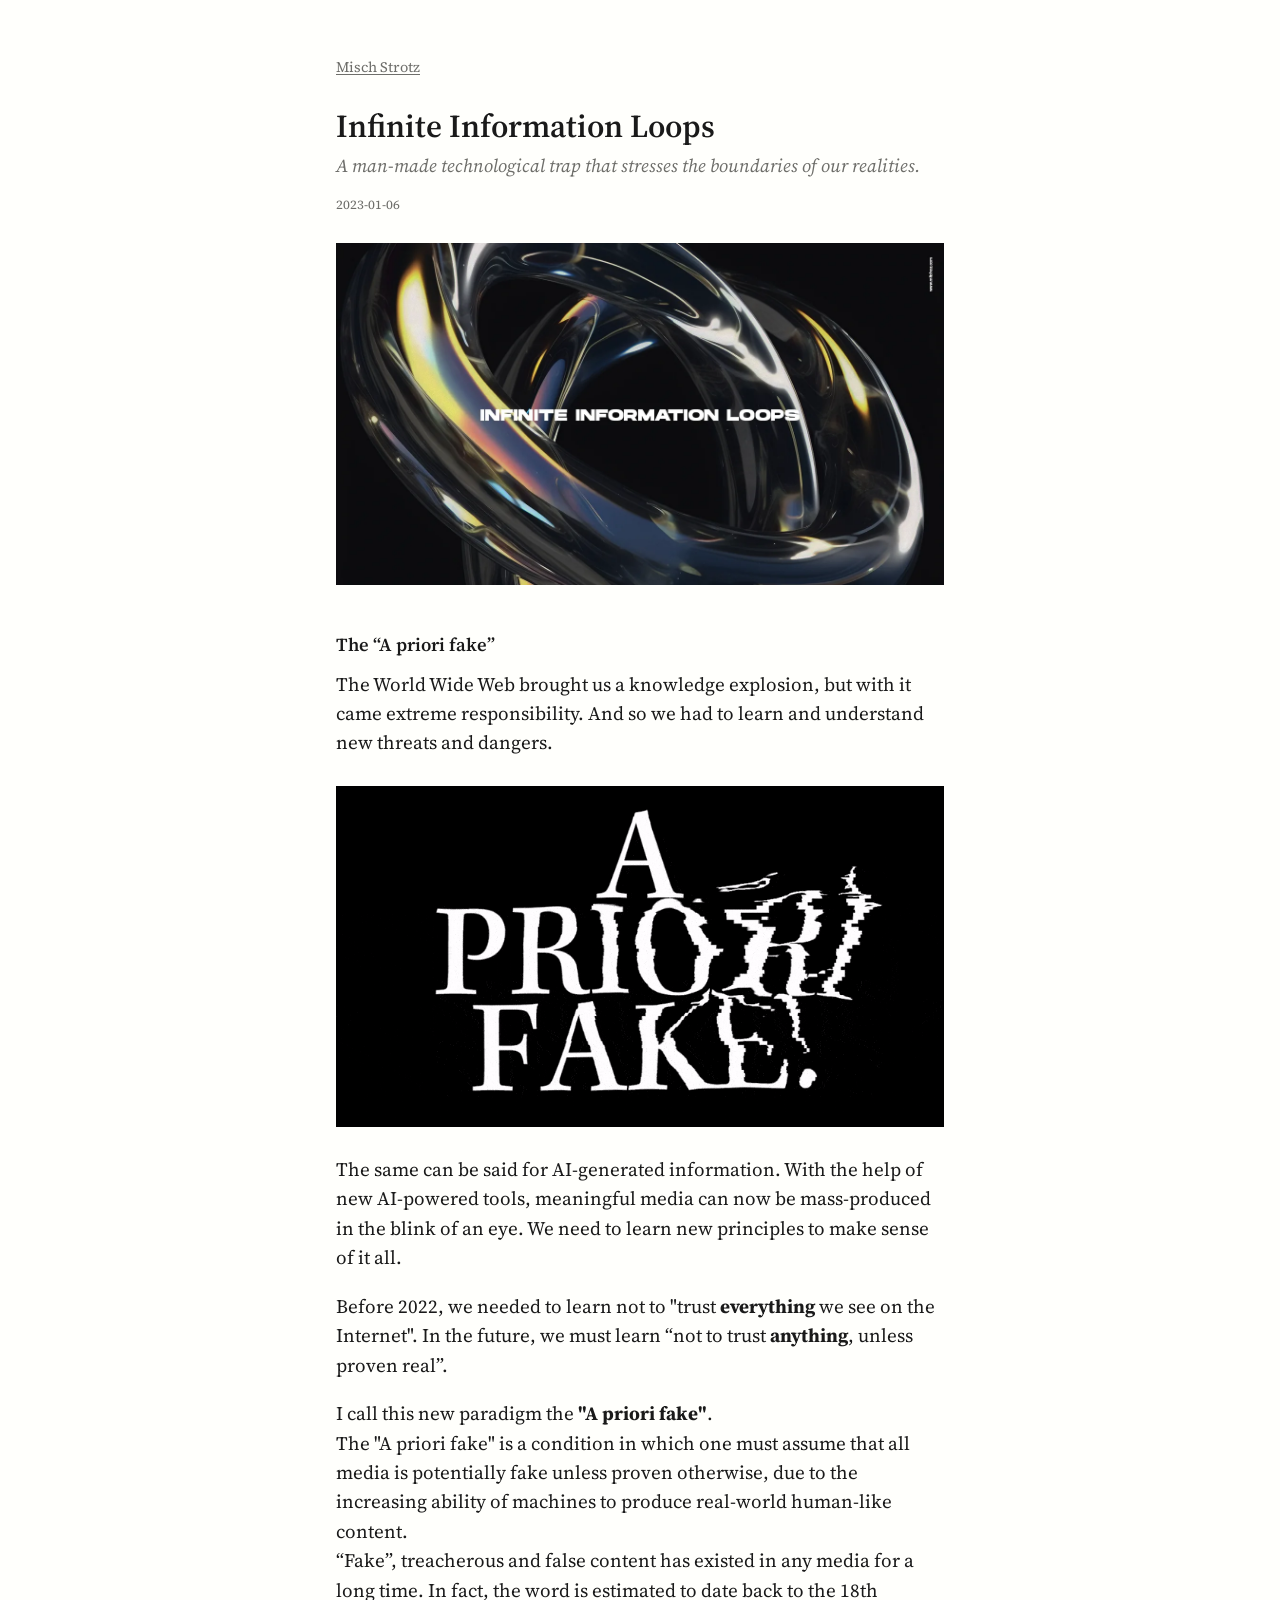
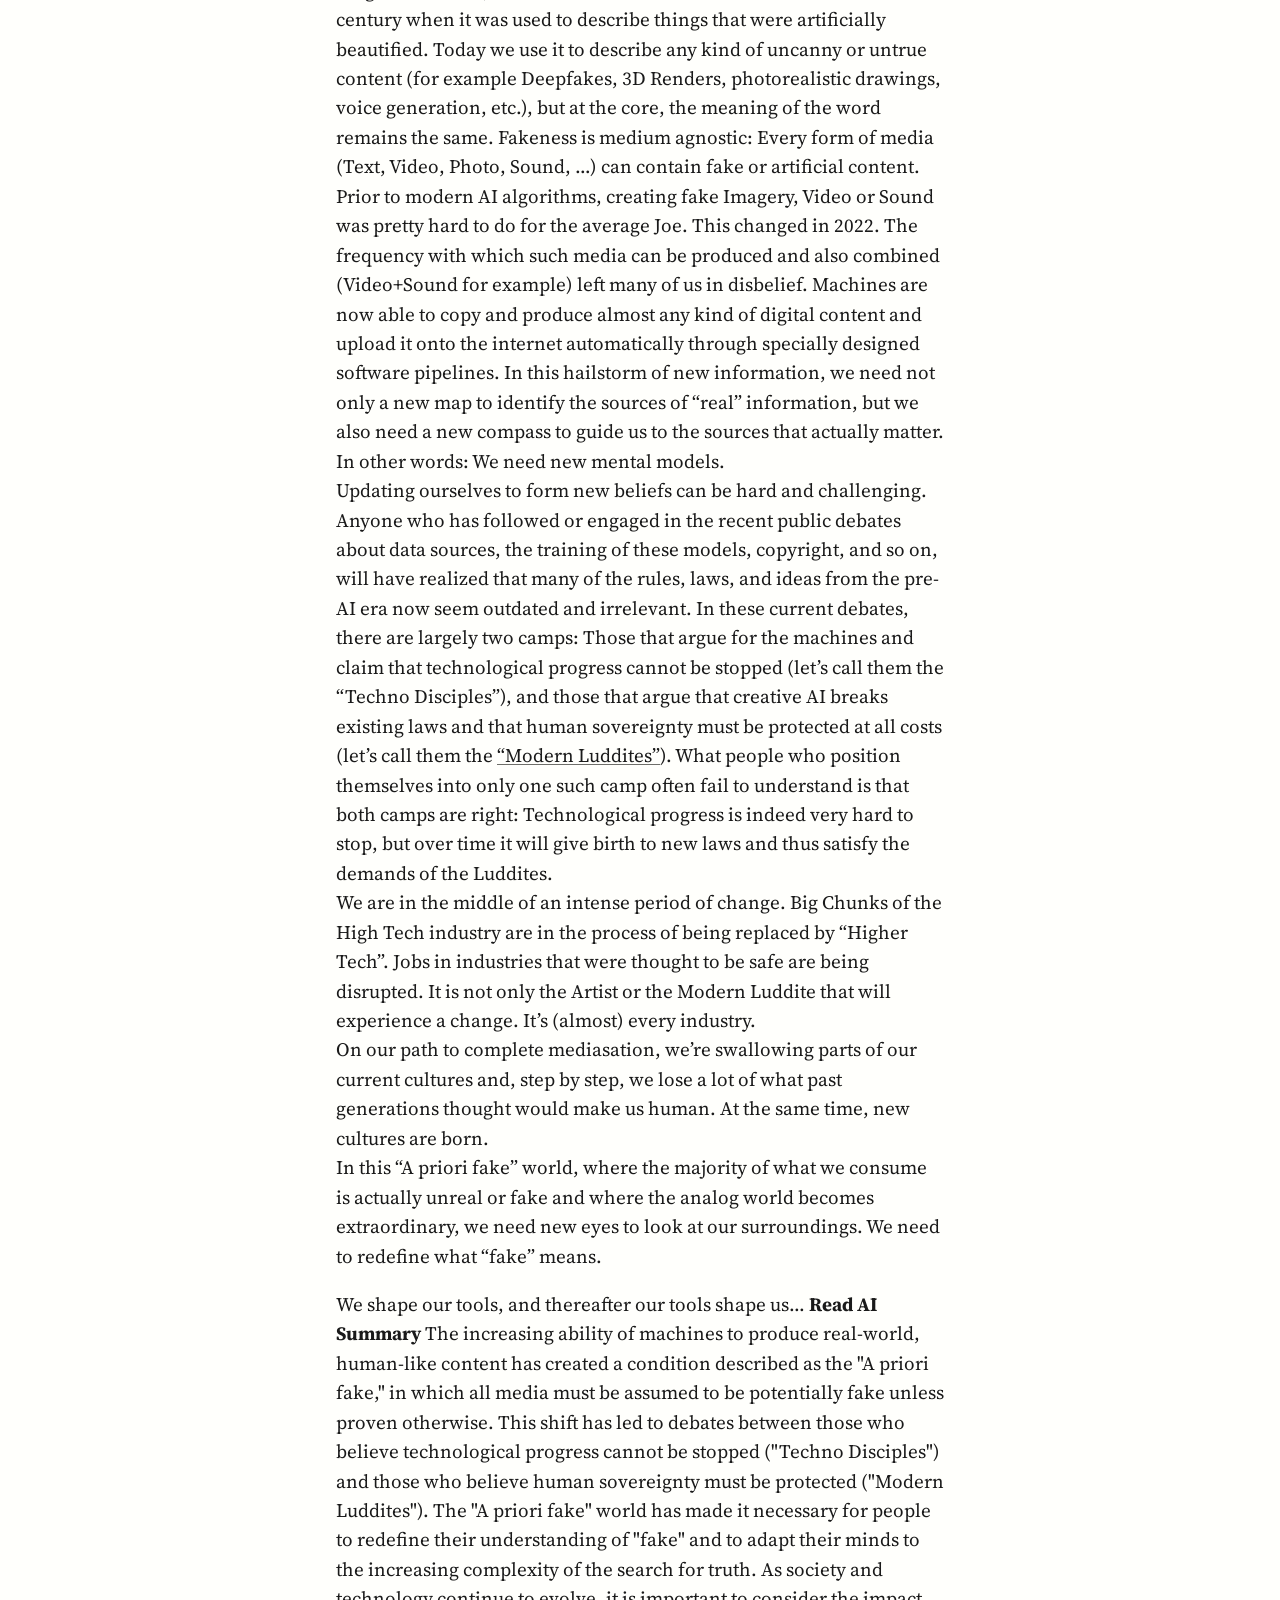
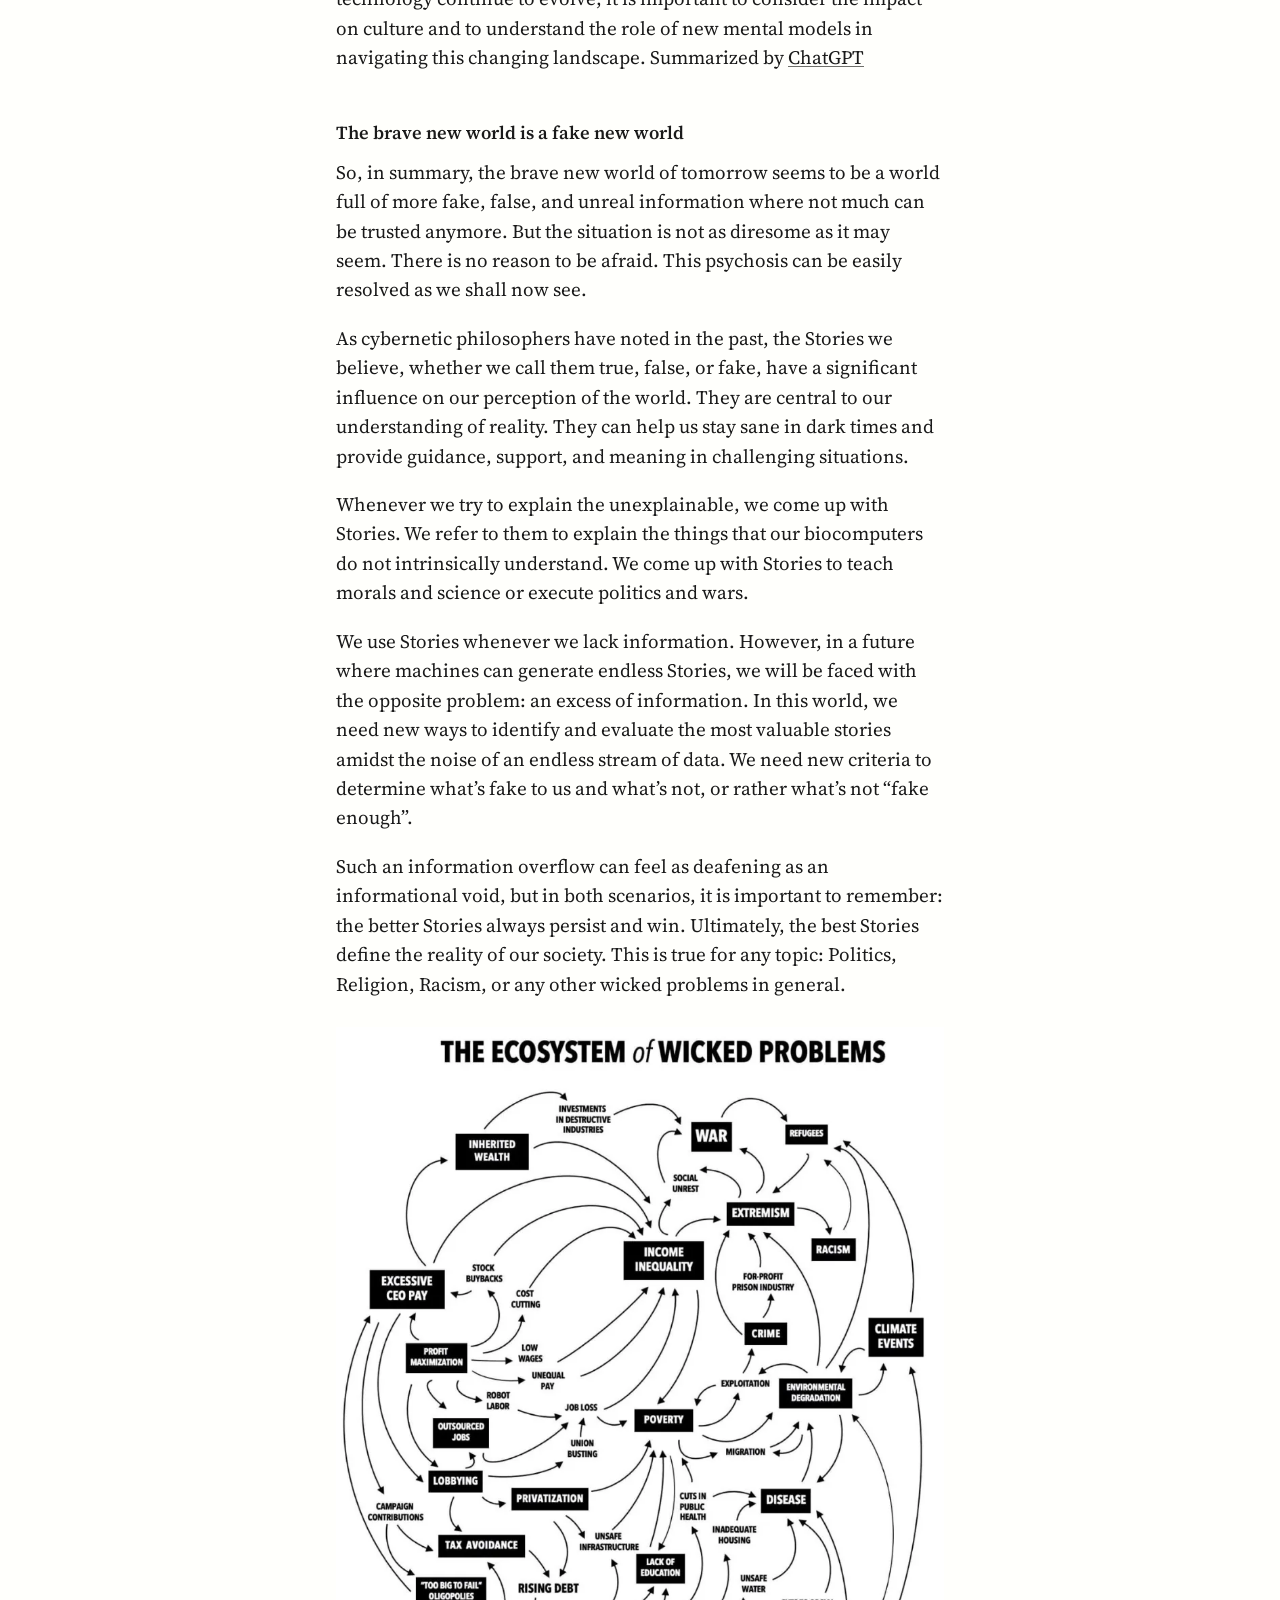
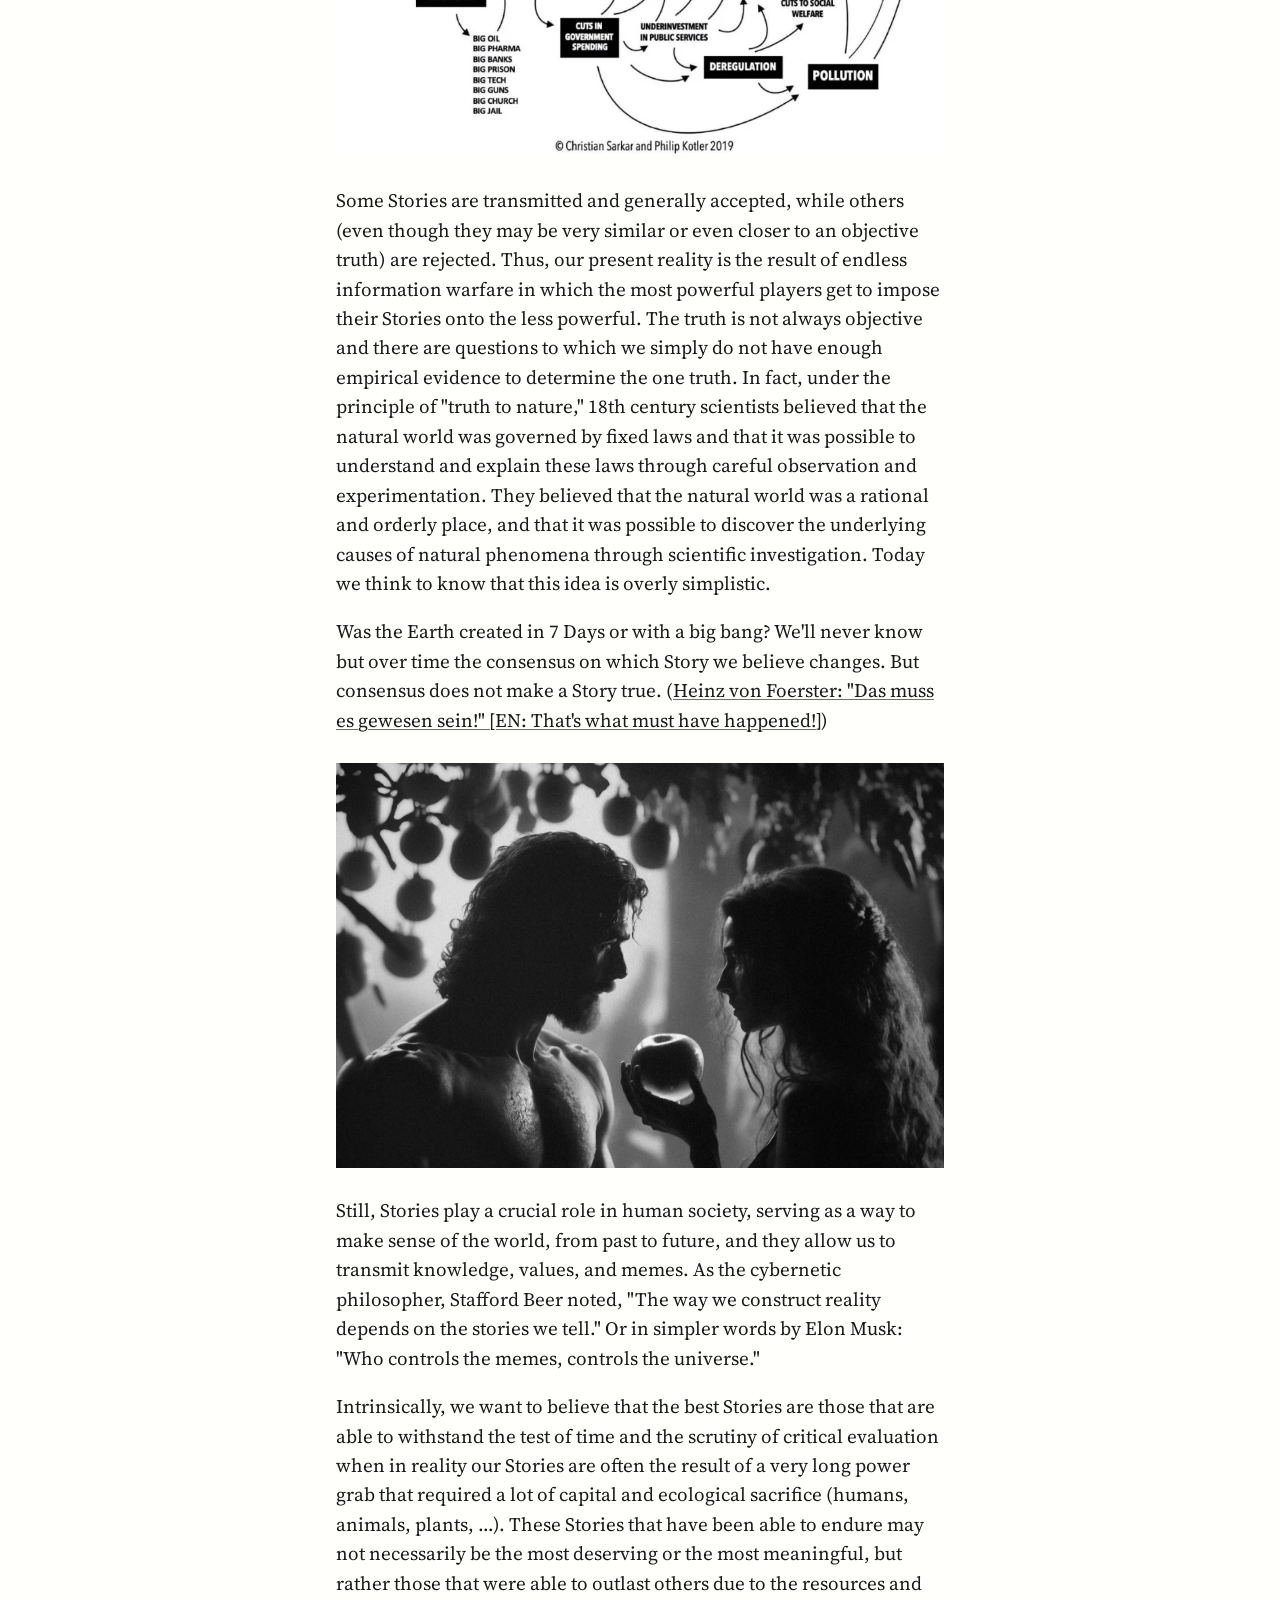
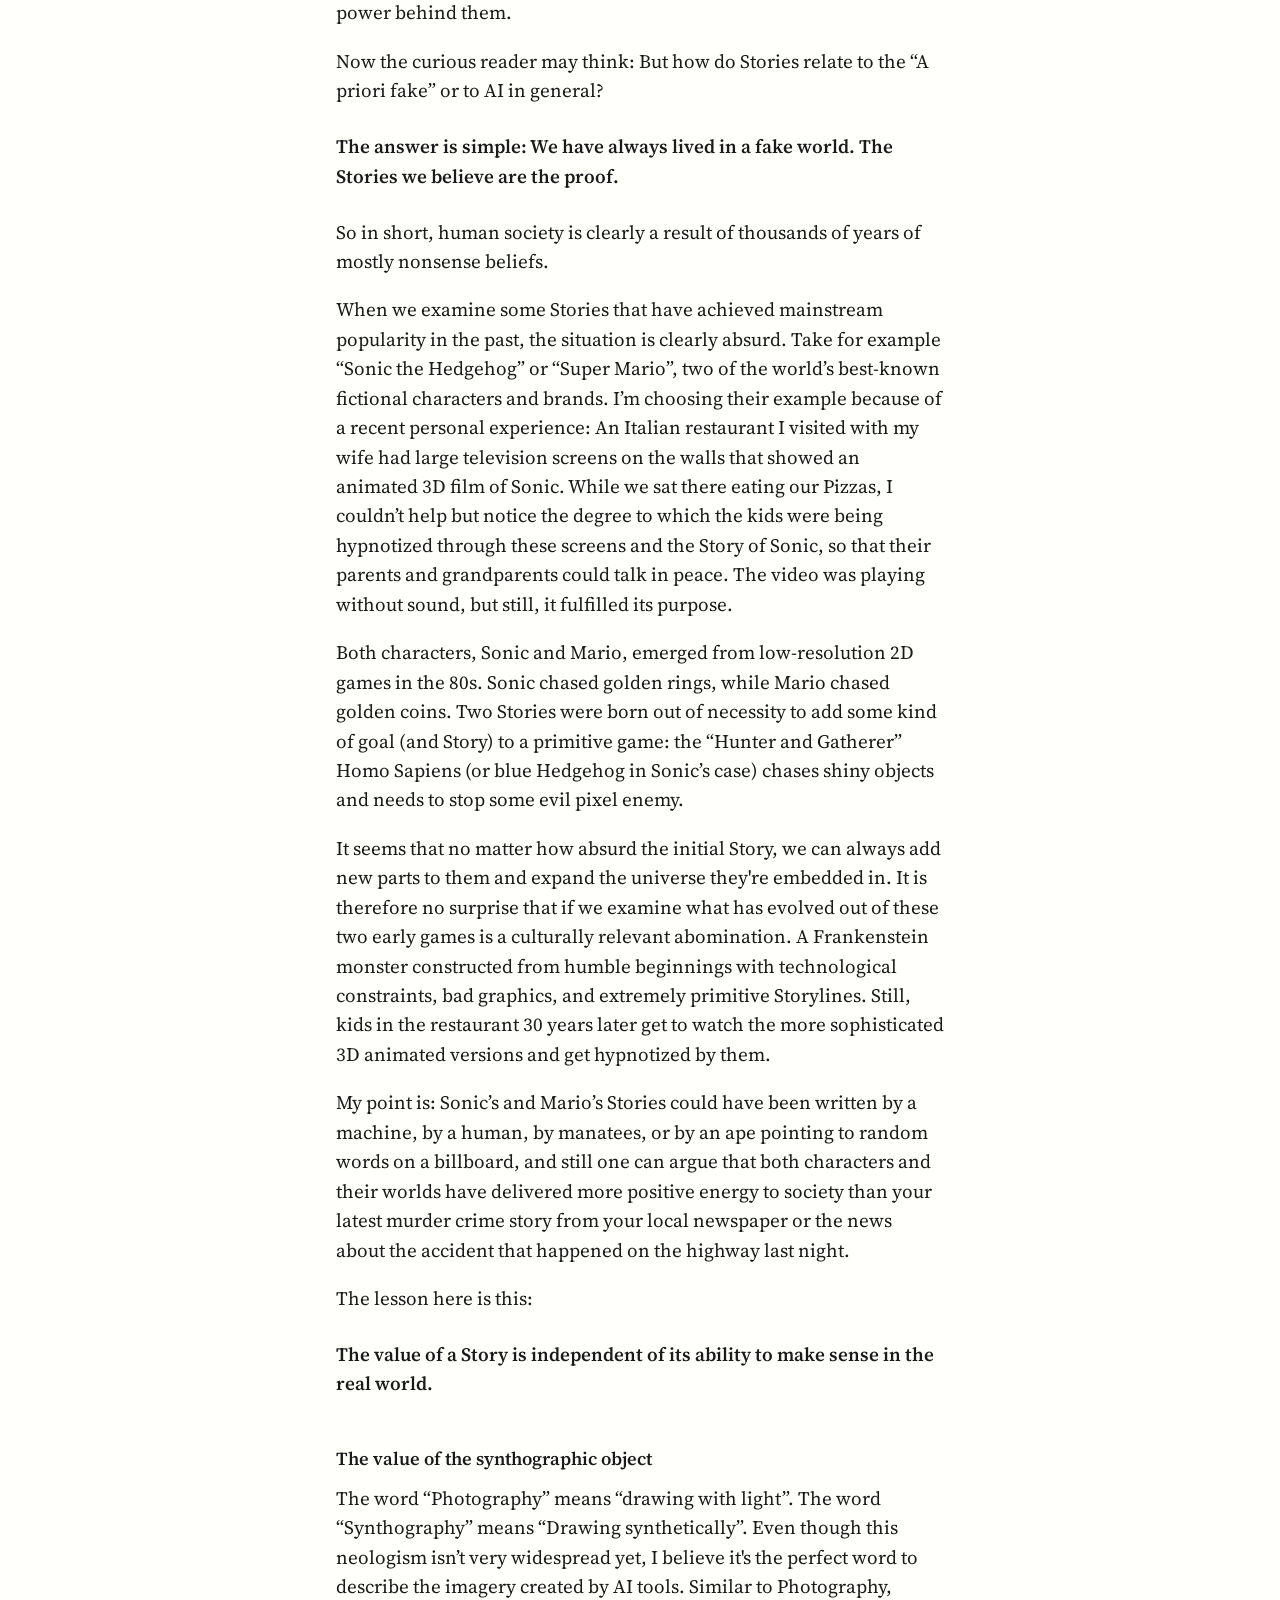
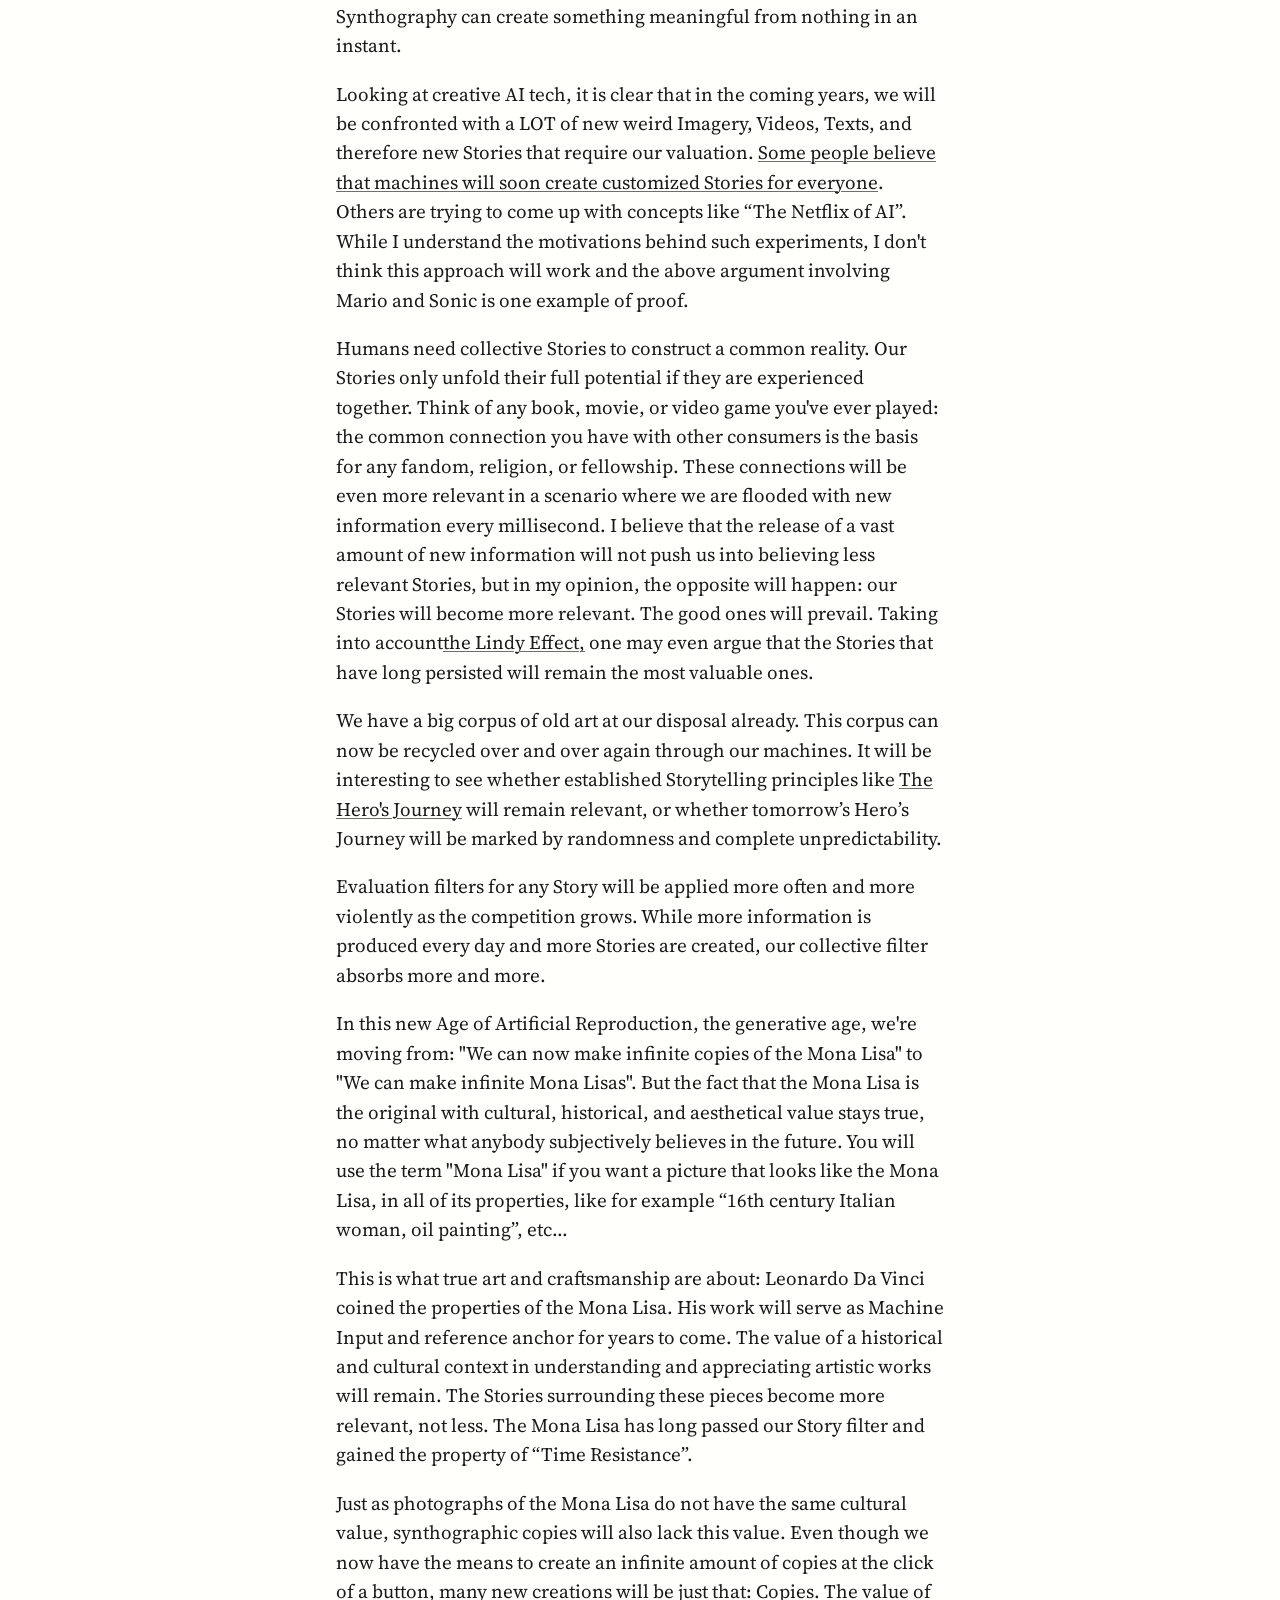
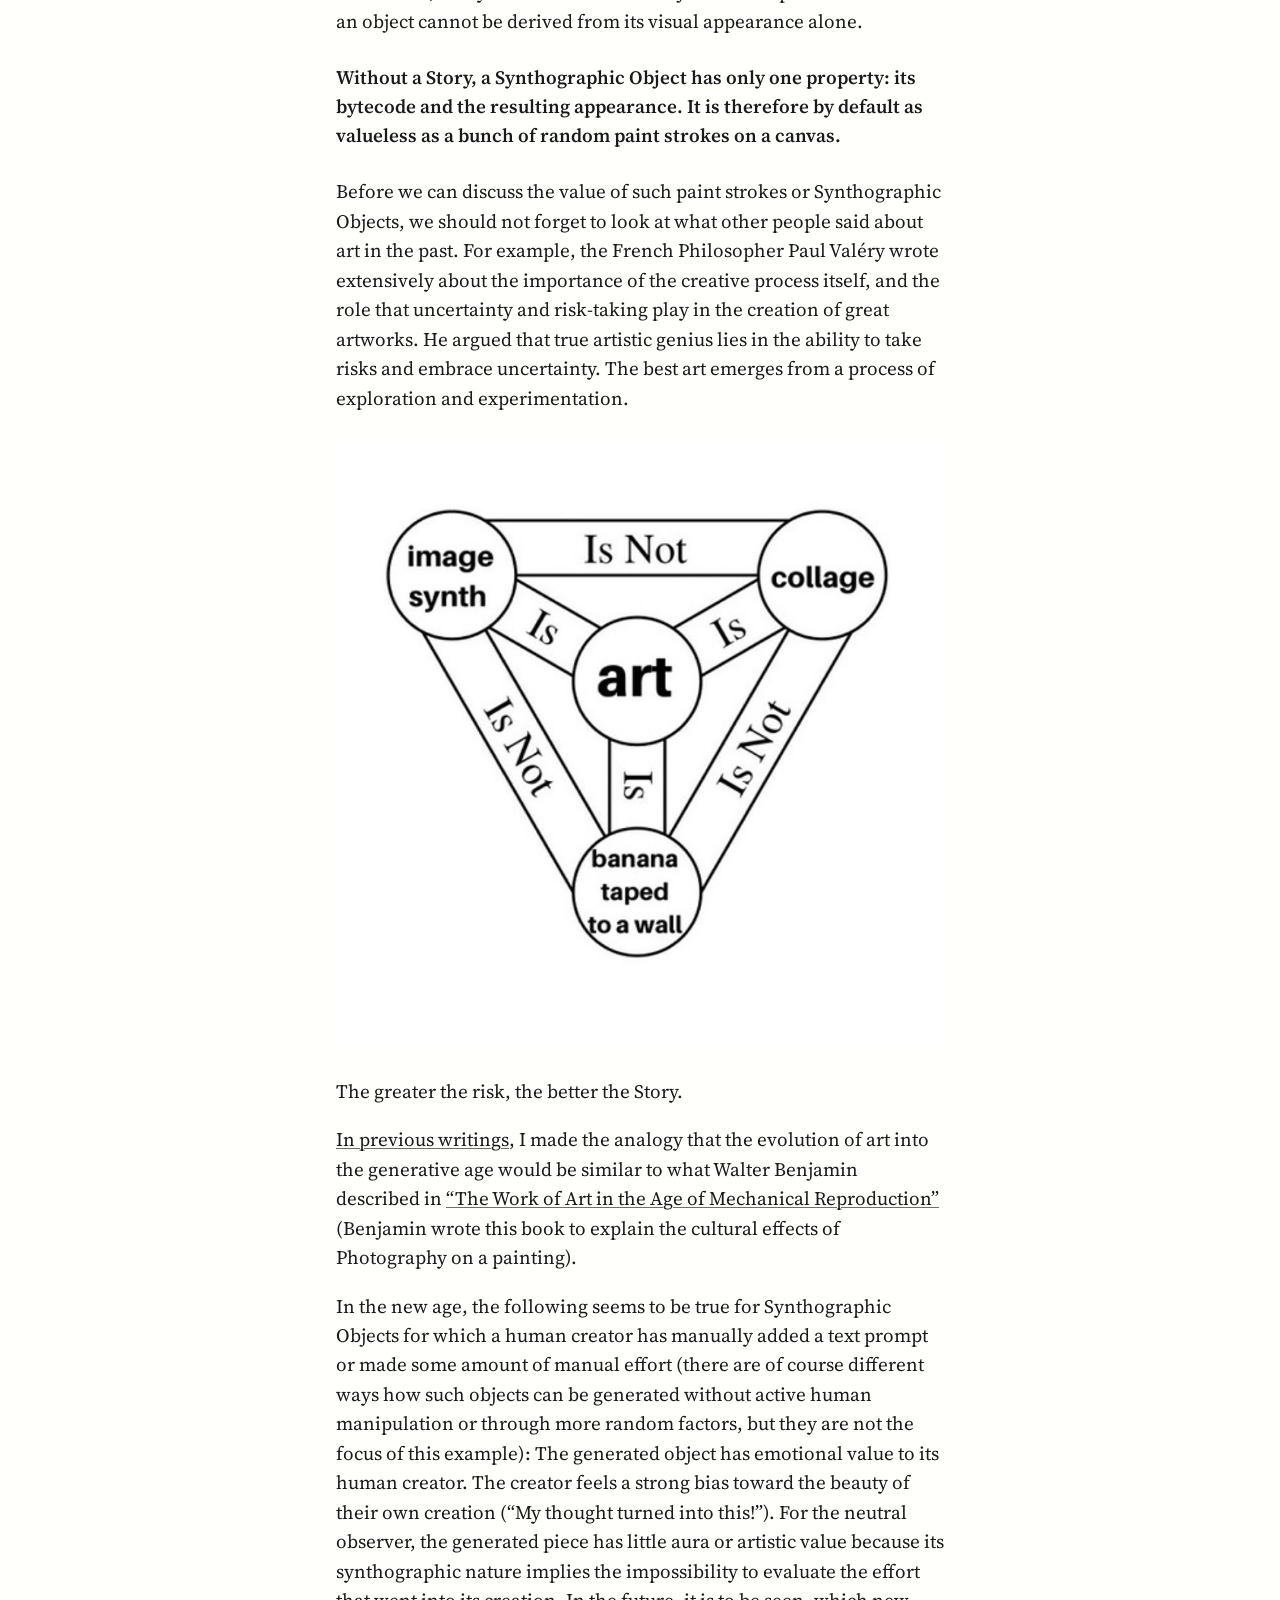
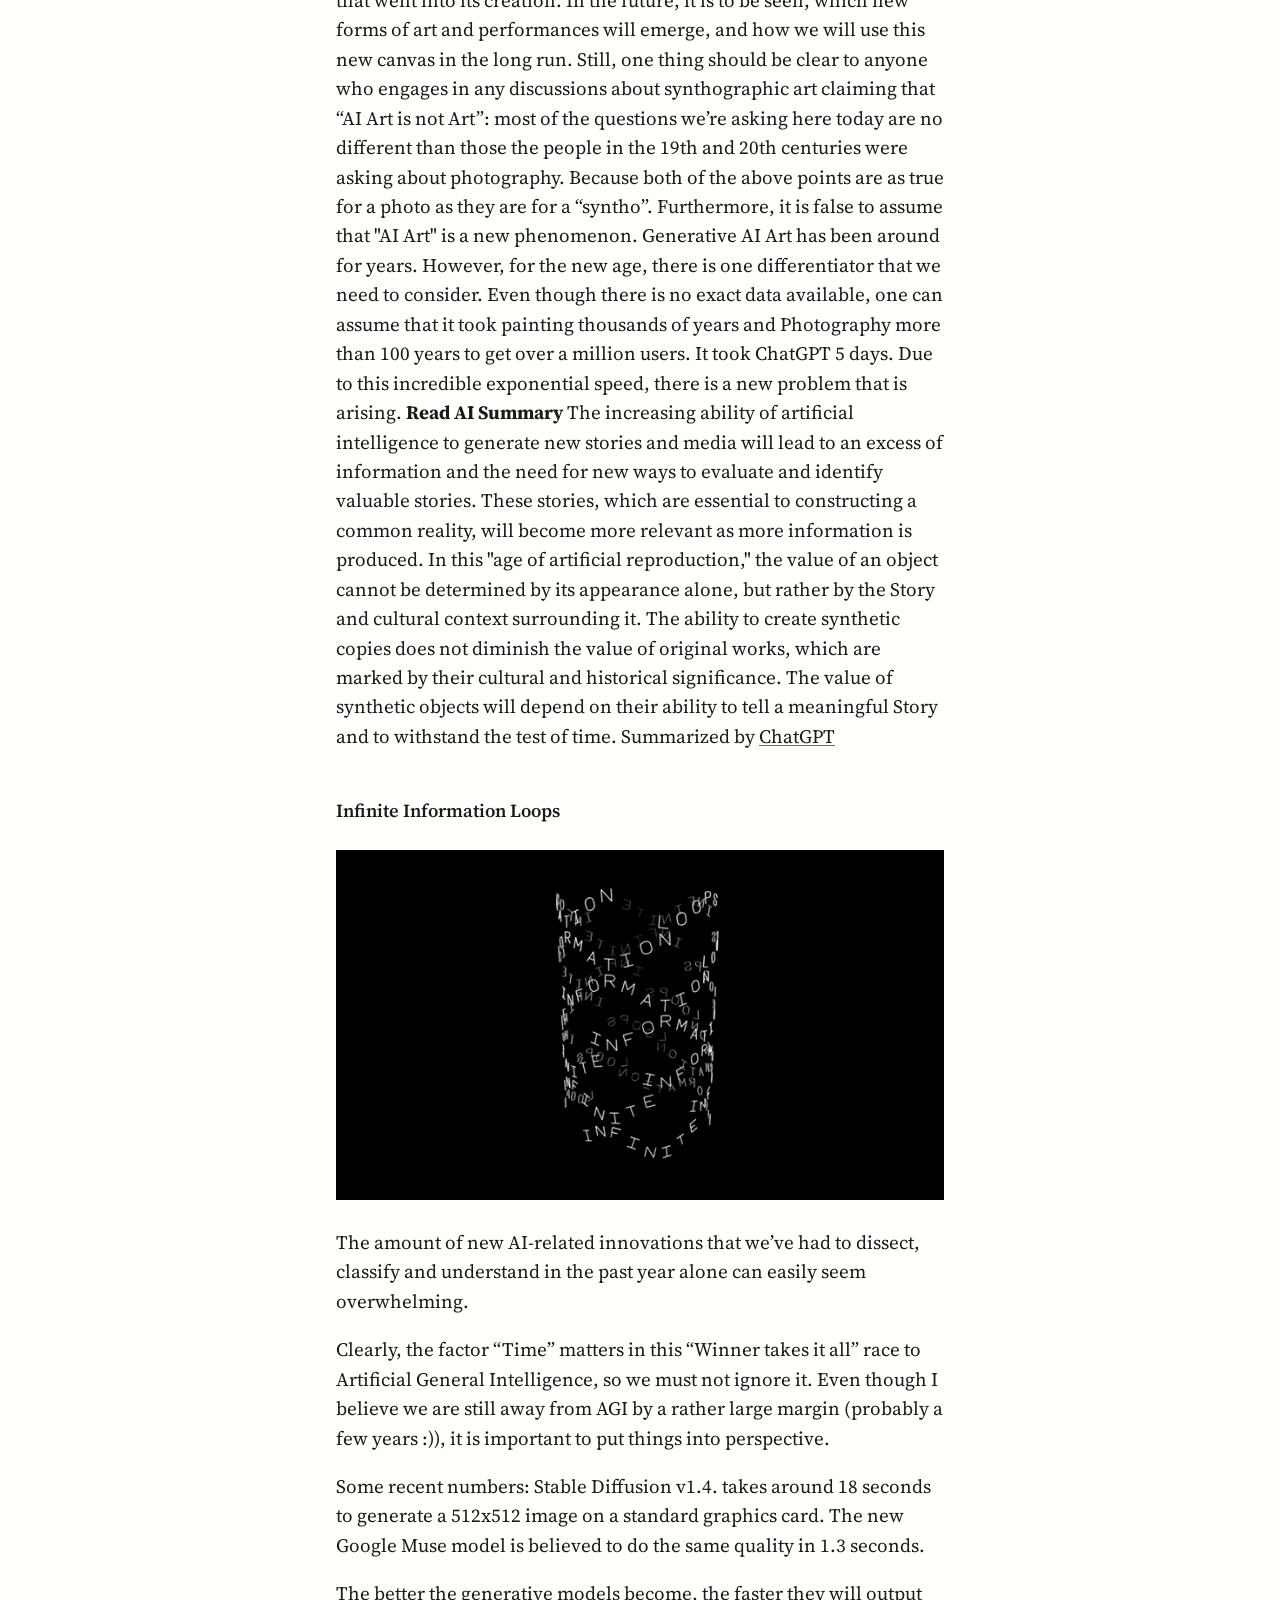
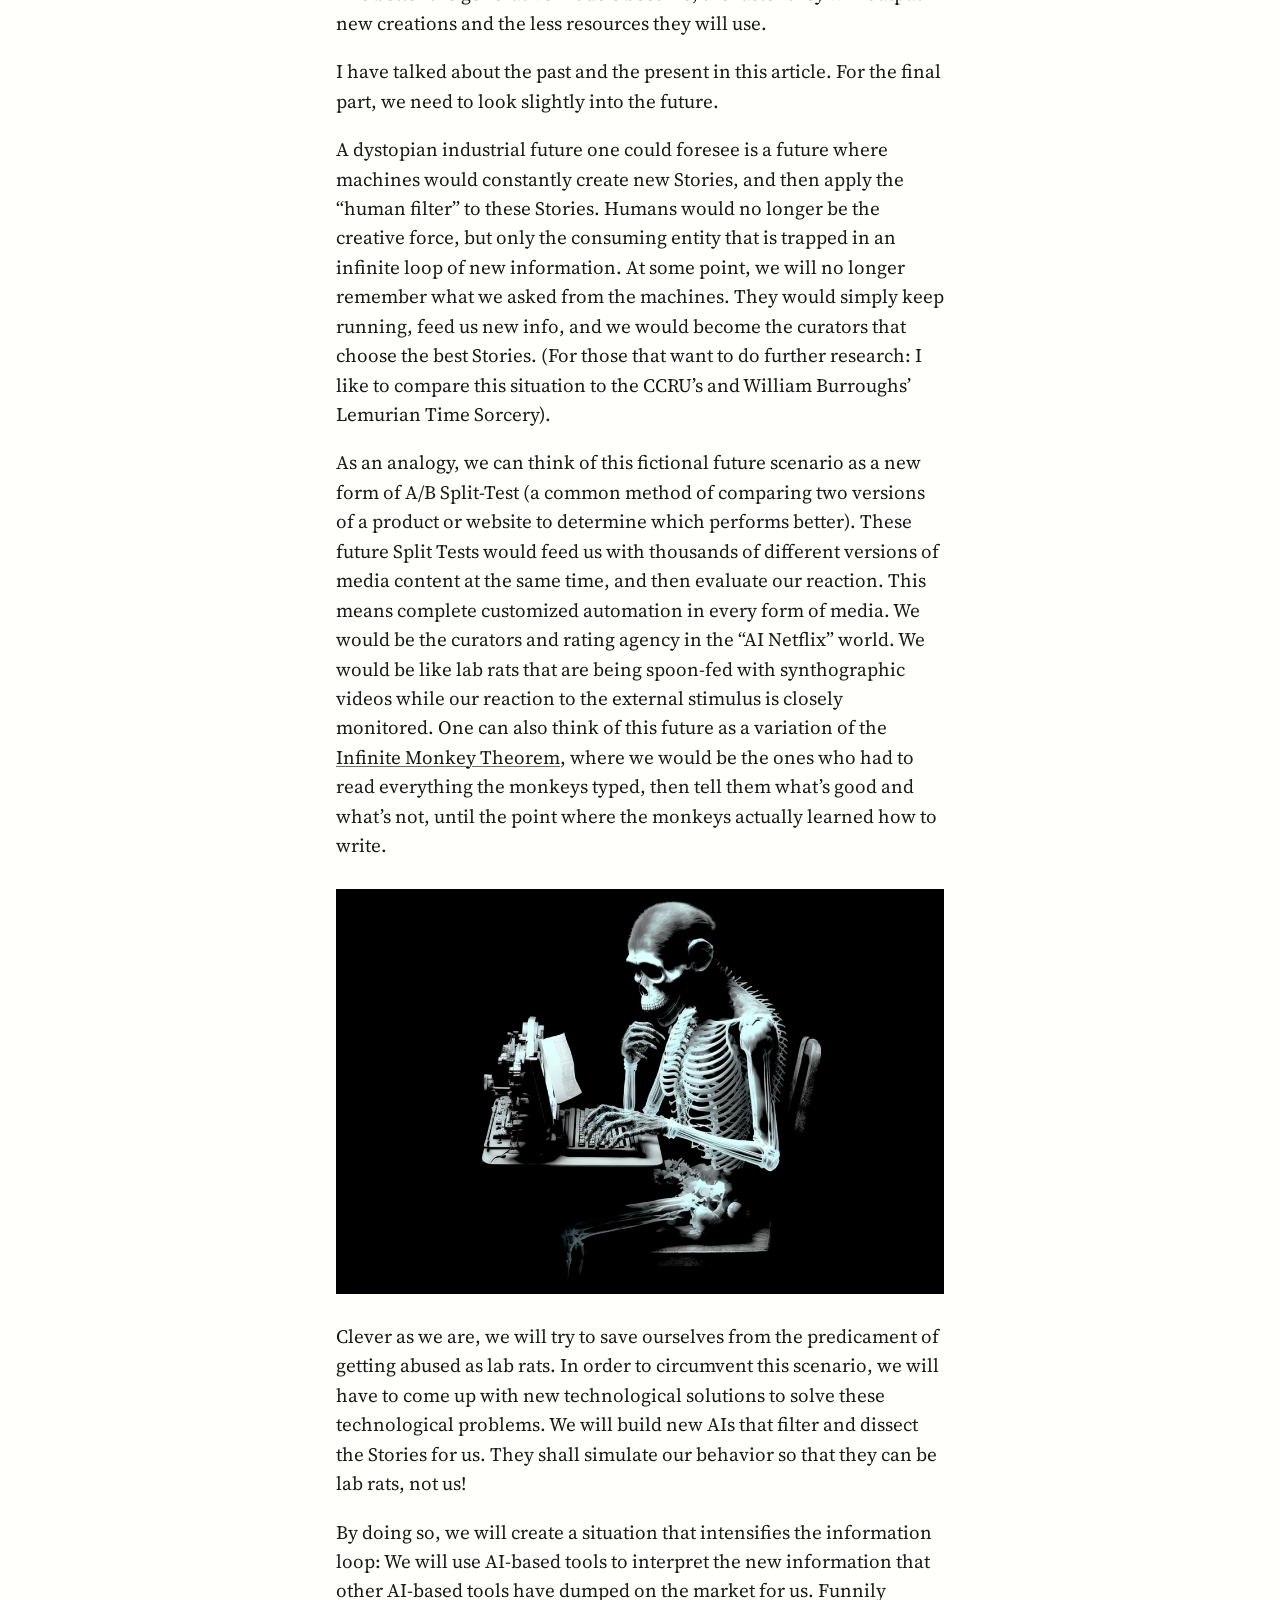
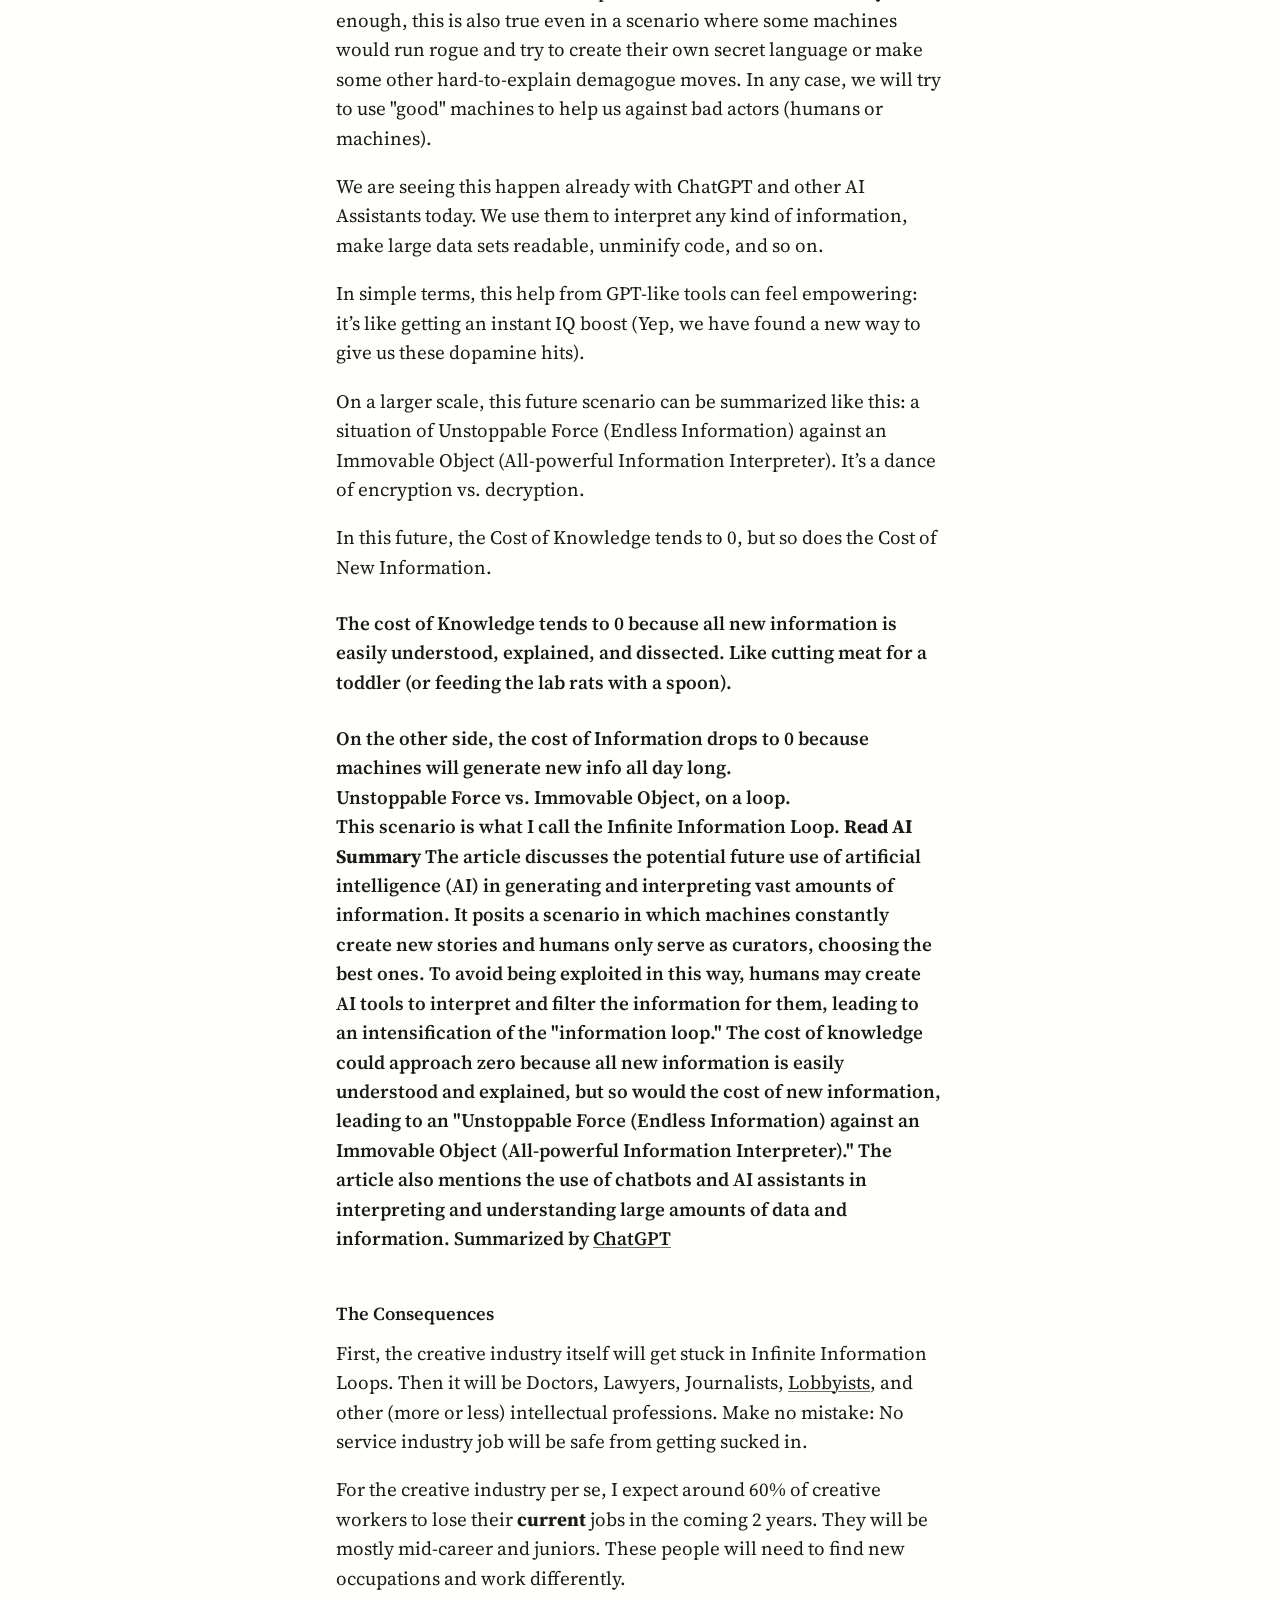
==== infiniteinformationloops/index.html @ 7744d4f9 "New mitchoz.com: plain, text-first static site Essays, talks and podcasts, press, tweet stories, ter" ====
<!doctype html>
<!--
       /     /\      /\      /\
      /     /  \    /  \    /  \
     /     /    \  /    \  /    \
    /     /      \/      \/      \
-->
<html lang="en">
<head>
  <meta charset="utf-8">
  <meta name="viewport" content="width=device-width, initial-scale=1">
  <title>Infinite Information Loops · Misch Strotz</title>
  <meta name="description" content="A man-made technological trap that stresses the boundaries of our realities.">
  <link rel="canonical" href="https://www.mitchoz.com/infiniteinformationloops/">
  <link rel="icon" href="../favicon.ico" sizes="any">
  <link rel="icon" type="image/png" sizes="32x32" href="../favicon-32.png">
  <link rel="apple-touch-icon" href="../apple-touch-icon.png">
  <meta name="theme-color" content="#000000">
  <meta property="og:type" content="article">
  <meta property="og:site_name" content="Misch Strotz">
  <meta property="og:title" content="Infinite Information Loops">
  <meta property="og:description" content="A man-made technological trap that stresses the boundaries of our realities.">
  <meta property="og:url" content="https://www.mitchoz.com/infiniteinformationloops/">
  <meta property="og:image" content="https://www.mitchoz.com/og-image.png">
  <meta property="og:image:width" content="1200">
  <meta property="og:image:height" content="630">
  <meta property="og:image:alt" content="The Misch Strotz logo on black">
  <meta property="article:published_time" content="2023-01-06">
  <meta property="article:author" content="Misch Strotz">
  <meta name="twitter:card" content="summary_large_image">
  <meta name="twitter:site" content="@mitch0z">
  <meta name="twitter:creator" content="@mitch0z">
  <link rel="preconnect" href="https://fonts.googleapis.com">
  <link rel="preconnect" href="https://fonts.gstatic.com" crossorigin>
  <link href="https://fonts.googleapis.com/css2?family=Source+Serif+4:ital,opsz,wght@0,8..60,400;0,8..60,600;1,8..60,400&display=swap" rel="stylesheet">
  <link rel="stylesheet" href="../styles.css">
  <script>
    // Hold the text back for a moment so app.js can scramble it in; skipped with reduced motion, never longer than 2 s.
    if (!matchMedia("(prefers-reduced-motion: reduce)").matches) {
      document.documentElement.classList.add("scramble-wait");
      setTimeout(() => document.documentElement.classList.remove("scramble-wait"), 2000);
    }
  </script>
  <base target="_blank">
  <script type="application/ld+json">{"@context": "https://schema.org", "@type": "Article", "headline": "Infinite Information Loops", "description": "A man-made technological trap that stresses the boundaries of our realities.", "datePublished": "2023-01-06", "image": "https://www.mitchoz.com/assets/img/textfiles/INFLOOPSCOVER_compr.webp", "url": "https://www.mitchoz.com/infiniteinformationloops", "author": {"@type": "Person", "name": "Misch Strotz", "url": "https://www.mitchoz.com"}}</script>
</head>
<body>
  <main class="essay">
    <nav class="crumb"><a target="_blank" rel="noopener" href="../">Misch Strotz</a></nav>
    <header>
      <h1>Infinite Information Loops</h1>
      <p class="dek">A man-made technological trap that stresses the boundaries of our realities.</p>
      <p class="meta"><time datetime="2023-01-06">2023-01-06</time></p>
    </header>
    <figure class="cover"><img src="../assets/img/textfiles/INFLOOPSCOVER_compr.webp" alt=""></figure>
    <article>
      <h2 id="the-a-priori-fake">The “A priori fake”</h2>
      <p>The World Wide Web brought us a knowledge explosion, but with it came extreme responsibility. And so we had to learn and understand new threats and dangers.</p>
      <figure><img src="../assets/img/textfiles/APRIORI.gif" alt="A PRIORI FAKE!" loading="lazy"></figure>
      <p>The same can be said for AI-generated information. With the help of new AI-powered tools, meaningful media can now be mass-produced in the blink of an eye. We need to learn new principles to make sense of it all.</p>
      <p>Before 2022, we needed to learn not to "trust <strong>everything</strong> we see on the Internet". In the future, we must learn “not to trust <strong>anything</strong>, unless proven real”.</p>
      <p id="a-priori-fake">I call this new paradigm the <strong>"A priori fake"</strong>.<br>  The "A priori fake" is a condition in which one must assume that all media is potentially fake unless proven otherwise, due to the increasing ability of machines to produce real-world human-like content.<br> “Fake”, treacherous and false content has existed in any media for a long time. In fact, the word is estimated to date back to the 18th century when it was used to describe things that were artificially beautified. Today we use it to describe any kind of uncanny or untrue content (for example Deepfakes, 3D Renders, photorealistic drawings, voice generation, etc.), but at the core, the meaning of the word remains the same. Fakeness is medium agnostic: Every form of media (Text, Video, Photo, Sound, …) can contain fake or artificial content.<br> Prior to modern AI algorithms, creating fake Imagery, Video or Sound was pretty hard to do for the average Joe. This changed in 2022. The frequency with which such media can be produced and also combined (Video+Sound for example) left many of us in disbelief. Machines are now able to copy and produce almost any kind of digital content and upload it onto the internet automatically through specially designed software pipelines. In this hailstorm of new information, we need not only a new map to identify the sources of “real” information, but we also need a new compass to guide us to the sources that actually matter. In other words: We need new mental models.<br> Updating ourselves to form new beliefs can be hard and challenging. Anyone who has followed or engaged in the recent public debates about data sources, the training of these models, copyright, and so on, will have realized that many of the rules, laws, and ideas from the pre-AI era now seem outdated and irrelevant. In these current debates, there are largely two camps: Those that argue for the machines and claim that technological progress cannot be stopped (let’s call them the “Techno Disciples”), and those that argue that creative AI breaks existing laws and that human sovereignty must be protected at all costs (let’s call them the <a target="_blank" rel="noopener" href="https://en.wikipedia.org/wiki/Luddite">“Modern Luddites”</a>). What people who position themselves into only one such camp often fail to understand is that both camps are right: Technological progress is indeed very hard to stop, but over time it will give birth to new laws and thus satisfy the demands of the Luddites.<br> We are in the middle of an intense period of change. Big Chunks of the High Tech industry are in the process of being replaced by “Higher Tech”. Jobs in industries that were thought to be safe are being disrupted. It is not only the Artist or the Modern Luddite that will experience a change. It’s (almost) every industry.<br> On our path to complete mediasation, we’re swallowing parts of our current cultures and, step by step, we lose a lot of what past generations thought would make us human. At the same time, new cultures are born.<br> In this “A priori fake” world, where the majority of what we consume is actually unreal or fake and where the analog world becomes extraordinary, we need new eyes to look at our surroundings. We need to redefine what “fake” means.</p>
      <p>We shape our tools, and thereafter our tools shape us... <strong>Read AI Summary</strong>  The increasing ability of machines to produce real-world, human-like content has created a condition described as the "A priori fake," in which all media must be assumed to be potentially fake unless proven otherwise. This shift has led to debates between those who believe technological progress cannot be stopped ("Techno Disciples") and those who believe human sovereignty must be protected ("Modern Luddites"). The "A priori fake" world has made it necessary for people to redefine their understanding of "fake" and to adapt their minds to the increasing complexity of the search for truth. As society and technology continue to evolve, it is important to consider the impact on culture and to understand the role of new mental models in navigating this changing landscape. Summarized by <a target="_blank" rel="noopener" href="https://chat.openai.com/chat">ChatGPT</a></p>
      <h2 id="the-brave-new-world-is-a-fake-new-world">The brave new world is a fake new world</h2>
      <p>So, in summary, the brave new world of tomorrow seems to be a world full of more fake, false, and unreal information where not much can be trusted anymore. But the situation is not as diresome as it may seem. There is no reason to be afraid. This psychosis can be easily resolved as we shall now see.</p>
      <p>As cybernetic philosophers have noted in the past, the Stories we believe, whether we call them true, false, or fake, have a significant influence on our perception of the world. They are central to our understanding of reality. They can help us stay sane in dark times and provide guidance, support, and meaning in challenging situations.</p>
      <p>Whenever we try to explain the unexplainable, we come up with Stories. We refer to them to explain the things that our biocomputers do not intrinsically understand. We come up with Stories to teach morals and science or execute politics and wars.</p>
      <p>We use Stories whenever we lack information. However, in a future where machines can generate endless Stories, we will be faced with the opposite problem: an excess of information. In this world, we need new ways to identify and evaluate the most valuable stories amidst the noise of an endless stream of data. We need new criteria to determine what’s fake to us and what’s not, or rather what’s not “fake enough”.</p>
      <p>Such an information overflow can feel as deafening as an informational void, but in both scenarios, it is important to remember: the better Stories always persist and win. Ultimately, the best Stories define the reality of our society. This is true for any topic: Politics, Religion, Racism, or any other wicked problems in general.</p>
      <figure><img src="../assets/img/textfiles/wickedproblems.webp" alt="Map of wicked Problems" loading="lazy"></figure>
      <p>Some Stories are transmitted and generally accepted, while others (even though they may be very similar or even closer to an objective truth) are rejected. Thus, our present reality is the result of endless information warfare in which the most powerful players get to impose their Stories onto the less powerful. The truth is not always objective and there are questions to which we simply do not have enough empirical evidence to determine the one truth. In fact, under the principle of "truth to nature," 18th century scientists believed that the natural world was governed by fixed laws and that it was possible to understand and explain these laws through careful observation and experimentation. They believed that the natural world was a rational and orderly place, and that it was possible to discover the underlying causes of natural phenomena through scientific investigation. Today we think to know that this idea is overly simplistic.</p>
      <p>Was the Earth created in 7 Days or with a big bang? We'll never know but over time the consensus on which Story we believe changes. But consensus does not make a Story true. (<a target="_blank" rel="noopener" href="https://www.youtube.com/watch?v=ev7e9sfWIJo">Heinz von Foerster: "Das muss es gewesen sein!" [EN: That's what must have happened!]</a>)</p>
      <figure><img src="../assets/img/textfiles/ADAMEVE_compr.jpg" alt="Photo of Adam and Eve" loading="lazy"></figure>
      <p>Still, Stories play a crucial role in human society, serving as a way to make sense of the world, from past to future, and they allow us to transmit knowledge, values, and memes. As the cybernetic philosopher, Stafford Beer noted, "The way we construct reality depends on the stories we tell." Or in simpler words by Elon Musk: "Who controls the memes, controls the universe."</p>
      <p>Intrinsically, we want to believe that the best Stories are those that are able to withstand the test of time and the scrutiny of critical evaluation when in reality our Stories are often the result of a very long power grab that required a lot of capital and ecological sacrifice (humans, animals, plants, …). These Stories that have been able to endure may not necessarily be the most deserving or the most meaningful, but rather those that were able to outlast others due to the resources and power behind them.</p>
      <p>Now the curious reader may think: But how do Stories relate to the “A priori fake” or to AI in general?</p>
      <p class="key">The answer is simple: We have always lived in a fake world. The Stories we believe are the proof.</p>
      <p>So in short, human society is clearly a result of thousands of years of mostly nonsense beliefs.</p>
      <p>When we examine some Stories that have achieved mainstream popularity in the past, the situation is clearly absurd. Take for example “Sonic the Hedgehog” or “Super Mario”, two of the world’s best-known fictional characters and brands. I’m choosing their example because of a recent personal experience: An Italian restaurant I visited with my wife had large television screens on the walls that showed an animated 3D film of Sonic. While we sat there eating our Pizzas, I couldn’t help but notice the degree to which the kids were being hypnotized through these screens and the Story of Sonic, so that their parents and grandparents could talk in peace. The video was playing without sound, but still, it fulfilled its purpose.</p>
      <p>Both characters, Sonic and Mario, emerged from low-resolution 2D games in the 80s. Sonic chased golden rings, while Mario chased golden coins. Two Stories were born out of necessity to add some kind of goal (and Story) to a primitive game: the “Hunter and Gatherer” Homo Sapiens (or blue Hedgehog in Sonic’s case) chases shiny objects and needs to stop some evil pixel enemy.</p>
      <p>It seems that no matter how absurd the initial Story, we can always add new parts to them and expand the universe they're embedded in. It is therefore no surprise that if we examine what has evolved out of these two early games is a culturally relevant abomination. A Frankenstein monster constructed from humble beginnings with technological constraints, bad graphics, and extremely primitive Storylines. Still, kids in the restaurant 30 years later get to watch the more sophisticated 3D animated versions and get hypnotized by them.</p>
      <p>My point is: Sonic’s and Mario’s Stories could have been written by a machine, by a human, by manatees, or by an ape pointing to random words on a billboard, and still one can argue that both characters and their worlds have delivered more positive energy to society than your latest murder crime story from your local newspaper or the news about the accident that happened on the highway last night.</p>
      <p>The lesson here is this:</p>
      <p class="key">The value of a Story is independent of its ability to make sense in the real world.</p>
      <h2 id="the-value-of-the-synthographic-object">The value of the synthographic object</h2>
      <p>The word “Photography” means “drawing with light”. The word “Synthography” means “Drawing synthetically”. Even though this neologism isn’t very widespread yet, I believe it's the perfect word to describe the imagery created by AI tools. Similar to Photography, Synthography can create something meaningful from nothing in an instant.</p>
      <p>Looking at creative AI tech, it is clear that in the coming years, we will be confronted with a LOT of new weird Imagery, Videos, Texts, and therefore new Stories that require our valuation. <a target="_blank" rel="noopener" href="https://twitter.com/yacineMTB/status/1609031976391958528">Some people believe that machines will soon create customized Stories for everyone</a>. Others are trying to come up with concepts like “The Netflix of AI”. While I understand the motivations behind such experiments, I don't think this approach will work and the above argument involving Mario and Sonic is one example of proof.</p>
      <p>Humans need collective Stories to construct a common reality. Our Stories only unfold their full potential if they are experienced together. Think of any book, movie, or video game you've ever played: the common connection you have with other consumers is the basis for any fandom, religion, or fellowship. These connections will be even more relevant in a scenario where we are flooded with new information every millisecond. I believe that the release of a vast amount of new information will not push us into believing less relevant Stories, but in my opinion, the opposite will happen: our Stories will become more relevant. The good ones will prevail. Taking into account<a target="_blank" rel="noopener" href="https://en.wikipedia.org/wiki/Lindy_effect">the Lindy Effect,</a> one may even argue that the Stories that have long persisted will remain the most valuable ones.</p>
      <p>We have a big corpus of old art at our disposal already. This corpus can now be recycled over and over again through our machines. It will be interesting to see whether established Storytelling principles like <a target="_blank" rel="noopener" href="https://en.wikipedia.org/wiki/Hero%27s_journey">The Hero's Journey</a> will remain relevant, or whether tomorrow’s Hero’s Journey will be marked by randomness and complete unpredictability.</p>
      <p>Evaluation filters for any Story will be applied more often and more violently as the competition grows. While more information is produced every day and more Stories are created, our collective filter absorbs more and more.</p>
      <p>In this new Age of Artificial Reproduction, the generative age, we're moving from: "We can now make infinite copies of the Mona Lisa" to "We can make infinite Mona Lisas". But the fact that the Mona Lisa is the original with cultural, historical, and aesthetical value stays true, no matter what anybody subjectively believes in the future. You will use the term "Mona Lisa" if you want a picture that looks like the Mona Lisa, in all of its properties, like for example “16th century Italian woman, oil painting”, etc...</p>
      <p>This is what true art and craftsmanship are about: Leonardo Da Vinci coined the properties of the Mona Lisa. His work will serve as Machine Input and reference anchor for years to come. The value of a historical and cultural context in understanding and appreciating artistic works will remain. The Stories surrounding these pieces become more relevant, not less. The Mona Lisa has long passed our Story filter and gained the property of “Time Resistance”.</p>
      <p>Just as photographs of the Mona Lisa do not have the same cultural value, synthographic copies will also lack this value. Even though we now have the means to create an infinite amount of copies at the click of a button, many new creations will be just that: Copies. The value of an object cannot be derived from its visual appearance alone.</p>
      <p class="key" id="synthographic-object">Without a Story, a Synthographic Object has only one property: its bytecode and the resulting appearance. It is therefore by default as valueless as a bunch of random paint strokes on a canvas.</p>
      <p>Before we can discuss the value of such paint strokes or Synthographic Objects, we should not forget to look at what other people said about art in the past. For example, the French Philosopher Paul Valéry wrote extensively about the importance of the creative process itself, and the role that uncertainty and risk-taking play in the creation of great artworks. He argued that true artistic genius lies in the ability to take risks and embrace uncertainty. The best art emerges from a process of exploration and experimentation.</p>
      <figure><img src="../assets/img/textfiles/MOISESART.jpg" alt="TRIANGLE OF SYNTHO ART (SOURCE UNKNOWN)" loading="lazy"></figure>
      <p>The greater the risk, the better the Story.</p>
      <p><a target="_blank" rel="noopener" href="https://medium.com/@mitchoz/stories-of-the-future-d442c1dc7c9">In previous writings</a>, I made the analogy that the evolution of art into the generative age would be similar to what Walter Benjamin described in <a target="_blank" rel="noopener" href="https://www.amazon.com/-/de/dp/0141036192/ref=sr_1_1?crid=2XQDY54Q7ADUH&amp;keywords=the+work+of+art+in+the+age+of+mechanical&amp;qid=1673110673&amp;sprefix=the+work+of+art+in%2Caps%2C177&amp;sr=8-1">“The Work of Art in the Age of Mechanical Reproduction”</a> (Benjamin wrote this book to explain the cultural effects of Photography on a painting).</p>
      <p>In the new age, the following seems to be true for Synthographic Objects for which a human creator has manually added a text prompt or made some amount of manual effort (there are of course different ways how such objects can be generated without active human manipulation or through more random factors, but they are not the focus of this example): The generated object has emotional value to its human creator. The creator feels a strong bias toward the beauty of their own creation (“My thought turned into this!”). For the neutral observer, the generated piece has little aura or artistic value because its synthographic nature implies the impossibility to evaluate the effort that went into its creation. In the future, it is to be seen, which new forms of art and performances will emerge, and how we will use this new canvas in the long run. Still, one thing should be clear to anyone who engages in any discussions about synthographic art claiming that “AI Art is not Art”: most of the questions we’re asking here today are no different than those the people in the 19th and 20th centuries were asking about photography. Because both of the above points are as true for a photo as they are for a “syntho”. Furthermore, it is false to assume that "AI Art" is a new phenomenon. Generative AI Art has been around for years. However, for the new age, there is one differentiator that we need to consider. Even though there is no exact data available, one can assume that it took painting thousands of years and Photography more than 100 years to get over a million users. It took ChatGPT 5 days. Due to this incredible exponential speed, there is a new problem that is arising. <strong>Read AI Summary</strong>  The increasing ability of artificial intelligence to generate new stories and media will lead to an excess of information and the need for new ways to evaluate and identify valuable stories. These stories, which are essential to constructing a common reality, will become more relevant as more information is produced. In this "age of artificial reproduction," the value of an object cannot be determined by its appearance alone, but rather by the Story and cultural context surrounding it. The ability to create synthetic copies does not diminish the value of original works, which are marked by their cultural and historical significance. The value of synthetic objects will depend on their ability to tell a meaningful Story and to withstand the test of time. Summarized by <a target="_blank" rel="noopener" href="https://chat.openai.com/chat">ChatGPT</a></p>
      <h2 id="infinite-information-loops">Infinite Information Loops</h2>
      <figure><img src="../assets/img/textfiles/INFLOOPS.gif" alt="INFINITE INFORMATION LOOPS" loading="lazy"></figure>
      <p>The amount of new AI-related innovations that we’ve had to dissect, classify and understand in the past year alone can easily seem overwhelming.</p>
      <p>Clearly, the factor “Time” matters in this “Winner takes it all” race to Artificial General Intelligence, so we must not ignore it. Even though I believe we are still away from AGI by a rather large margin (probably a few years :)), it is important to put things into perspective.</p>
      <p>Some recent numbers: Stable Diffusion v1.4. takes around 18 seconds to generate a 512x512 image on a standard graphics card. The new Google Muse model is believed to do the same quality in 1.3 seconds.</p>
      <p>The better the generative models become, the faster they will output new creations and the less resources they will use.</p>
      <p>I have talked about the past and the present in this article. For the final part, we need to look slightly into the future.</p>
      <p>A dystopian industrial future one could foresee is a future where machines would constantly create new Stories, and then apply the “human filter” to these Stories. Humans would no longer be the creative force, but only the consuming entity that is trapped in an infinite loop of new information. At some point, we will no longer remember what we asked from the machines. They would simply keep running, feed us new info, and we would become the curators that choose the best Stories. (For those that want to do further research: I like to compare this situation to the CCRU’s and William Burroughs’ Lemurian Time Sorcery).</p>
      <p>As an analogy, we can think of this fictional future scenario as a new form of A/B Split-Test (a common method of comparing two versions of a product or website to determine which performs better). These future Split Tests would feed us with thousands of different versions of media content at the same time, and then evaluate our reaction. This means complete customized automation in every form of media. We would be the curators and rating agency in the “AI Netflix” world. We would be like lab rats that are being spoon-fed with synthographic videos while our reaction to the external stimulus is closely monitored. One can also think of this future as a variation of the <a target="_blank" rel="noopener" href="https://en.wikipedia.org/wiki/Infinite_monkey_theorem">Infinite Monkey Theorem</a>, where we would be the ones who had to read everything the monkeys typed, then tell them what’s good and what’s not, until the point where the monkeys actually learned how to write.</p>
      <figure><img src="../assets/img/textfiles/INFMONKEY_compr.jpg" alt="INFINITE MONKEY THEOREM" loading="lazy"></figure>
      <p>Clever as we are, we will try to save ourselves from the predicament of getting abused as lab rats. In order to circumvent this scenario, we will have to come up with new technological solutions to solve these technological problems. We will build new AIs that filter and dissect the Stories for us. They shall simulate our behavior so that they can be lab rats, not us!</p>
      <p>By doing so, we will create a situation that intensifies the information loop: We will use AI-based tools to interpret the new information that other AI-based tools have dumped on the market for us. Funnily enough, this is also true even in a scenario where some machines would run rogue and try to create their own secret language or make some other hard-to-explain demagogue moves. In any case, we will try to use "good" machines to help us against bad actors (humans or machines).</p>
      <p>We are seeing this happen already with ChatGPT and other AI Assistants today. We use them to interpret any kind of information, make large data sets readable, unminify code, and so on.</p>
      <p>In simple terms, this help from GPT-like tools can feel empowering: it’s like getting an instant IQ boost (Yep, we have found a new way to give us these dopamine hits).</p>
      <p>On a larger scale, this future scenario can be summarized like this: a situation of Unstoppable Force (Endless Information) against an Immovable Object (All-powerful Information Interpreter). It’s a dance of encryption vs. decryption.</p>
      <p>In this future, the Cost of Knowledge tends to 0, but so does the Cost of New Information.</p>
      <p class="key">The cost of Knowledge tends to 0 because all new information is easily understood, explained, and dissected. Like cutting meat for a toddler (or feeding the lab rats with a spoon).</p>
      <p class="key" id="infinite-information-loop">On the other side, the cost of Information drops to 0 because machines will generate new info all day long. <br> Unstoppable Force vs. Immovable Object, on a loop.<br> This scenario is what I call the Infinite Information Loop. <strong>Read AI Summary</strong>  The article discusses the potential future use of artificial intelligence (AI) in generating and interpreting vast amounts of information. It posits a scenario in which machines constantly create new stories and humans only serve as curators, choosing the best ones. To avoid being exploited in this way, humans may create AI tools to interpret and filter the information for them, leading to an intensification of the "information loop." The cost of knowledge could approach zero because all new information is easily understood and explained, but so would the cost of new information, leading to an "Unstoppable Force (Endless Information) against an Immovable Object (All-powerful Information Interpreter)." The article also mentions the use of chatbots and AI assistants in interpreting and understanding large amounts of data and information. Summarized by <a target="_blank" rel="noopener" href="https://chat.openai.com/chat">ChatGPT</a></p>
      <h2 id="the-consequences">The Consequences</h2>
      <p>First, the creative industry itself will get stuck in Infinite Information Loops. Then it will be Doctors, Lawyers, Journalists, <a target="_blank" rel="noopener" href="https://papers.ssrn.com/sol3/papers.cfm?abstract_id=4316615">Lobbyists</a>, and other (more or less) intellectual professions. Make no mistake: No service industry job will be safe from getting sucked in.</p>
      <p>For the creative industry per se, I expect around 60% of creative workers to lose their <strong>current</strong> jobs in the coming 2 years. They will be mostly mid-career and juniors. These people will need to find new occupations and work differently.</p>
      <p>Media rights will change. Lawyers will have a fun time in the coming months. Many mundane tasks for them will be replaced by machines as well.</p>
      <p>Established professionals will need to re-educate themselves before they can be economically profitable again. In big parts, they won’t go to Universities but will use tomorrow's Google and AI tools. The sentence “I don’t know” will turn into “I need to ask my AI”.</p>
      <p>Our interpretation of what is true and what’s not will matter less. The amount of information that will be available will be deafening. Our machines will try to interpret the noise for us. Curation and analysis of machine-generated content will become an industry where every thought, every dream, and every machine gibberish will need to be constantly evaluated. New jobs will be information dissection jobs. Our own brains and most of all our meat bodies will be required to solve the social challenges that arise.</p>
      <p>In counter movements in the future, many people may rediscover the beauty of traditional crafts. A synergy between imaginative AI and human hands will happen.</p>
      <p>Politics worldwide will need to react and take clear positions to deleverage impacts on the economy. China for example has already made moves to regulate and label synthographic content. Worldwide regulation and consensus will eventually come.</p>
      <p>Some people will be ignorant, fall through the grid and drown themselves in AI-generated media.</p>
      <p>Art won’t die. That should be the very last of your concerns.</p>
      <p>Figuring out how to write our own Stories in the fake new world will be one of the great tasks of our generation.</p>
      <p>Infinite Information Loops require us to rethink our relation to technology, to re-learn how we apply our own intelligence, and thus to reposition ourselves in this universe.</p>
      <p>Again.</p>
    </article>
    <p class="support">If you liked this article, you can <a target="_blank" rel="noopener" href="https://buymeacoffee.com/mitch0z">buy me a coffee</a> or <a target="_blank" rel="noopener" href="https://x.com/mitch0z">follow me on X</a>.</p>
    <footer><a target="_blank" rel="noopener" href="../">Misch Strotz</a> · © 2026</footer>
  </main>

  <div class="preview" id="preview" hidden></div>
  <script src="../app.js"></script>
</body>
</html>
---- styles.css ----
:root {
  --bg: #fffffc;
  --ink: #1a1a1a;
  --muted: #6e6e6a;
  --rule: #e2e1dc;
  --link: #1a1a1a;
  --visited: #6e6e6a;
  --mark: #fff3a8;
  color-scheme: light;
}
@media (prefers-color-scheme: dark) {
  :root {
    --bg: #111110;
    --ink: #e6e5e0;
    --muted: #8d8c86;
    --rule: #2a2a28;
    --link: #e6e5e0;
    --visited: #8d8c86;
    --mark: #4a4320;
    color-scheme: dark;
  }
}

* { box-sizing: border-box; }
/* Until app.js has scrambled the text (see the snippet in each page's head) */
.scramble-wait main { visibility: hidden; }
html { -webkit-text-size-adjust: 100%; }
body {
  margin: 0;
  background: var(--bg);
  color: var(--ink);
  font: 19px/1.55 "Source Serif 4", Georgia, serif;
  font-optical-sizing: auto;
}
main { max-width: 40rem; margin: 0 auto; padding: 56px 16px 64px; }

a { color: var(--link); text-decoration-thickness: 1px; text-underline-offset: 2px; text-decoration-color: var(--muted); }
a:visited { color: var(--visited); }
a:hover { text-decoration-color: currentColor; }
:focus-visible { outline: 2px solid currentColor; outline-offset: 2px; }

h1, h2, h3 { font-weight: 600; line-height: 1.25; }
h1 { font-size: 1.6rem; margin: 20px 0 6px; }
h2 { font-size: 1.15rem; margin: 56px 0 14px; }
h3 { font-size: 1rem; margin: 0; }
p { margin: 0; }

/* Logo */
.logo { height: 22px; width: auto; display: block; }
.logo--paper { display: none; }
@media (prefers-color-scheme: dark) {
  .logo--ink { display: none; }
  .logo--paper { display: block; }
}

.masthead .links { margin-top: 10px; color: var(--muted); }

/* Lists of dated entries */
.entries { list-style: none; margin: 0; padding: 0; }
.entries li { display: grid; grid-template-columns: 6.5rem 1fr; gap: 0 16px; padding: 7px 0; }
.entries time, .meta {
  color: var(--muted); font-size: .8rem; font-variant-numeric: tabular-nums; padding-top: .3em;
}
.entries p { color: var(--muted); font-size: .9rem; line-height: 1.45; }
.entries p a { color: inherit; }

/* Notes */
#notes-list li > div { color: var(--ink); }
/* Placeholder rows while the tweets load: ASCII noise in the shape of a post */
#notes-list .skeleton { color: var(--muted); }
#notes-list .skeleton > div { color: var(--muted); }
#notes-list .skeleton span { display: block; overflow: hidden; white-space: nowrap; }
#notes-list .skeleton .skeleton-line { color: var(--ink); opacity: .55; }
#notes-list .skeleton .skeleton-sub { font-size: .9rem; }
/* Follow-ups under a story's first post */
.story-posts { list-style: none; margin: 10px 0 4px; padding: 0 0 0 14px; border-left: 2px solid var(--rule); }
.story-posts li { padding: 4px 0; }
.story-posts li + li { margin-top: 4px; }
.story-posts a { font-size: .95rem; }
.story-posts time { color: inherit; font-size: inherit; padding: 0; }

/* Terms: same list layout as the other sections */
.terms li { scroll-margin-top: 24px; }
.terms li:target { background: var(--mark); box-shadow: 0 0 0 8px var(--mark); }

.support { margin-top: 56px; color: var(--muted); font-size: .9rem; }
.support + footer { margin-top: 16px; }
footer { margin-top: 64px; color: var(--muted); font-size: .8rem; }
footer a { color: inherit; }

/* Essay pages */
.crumb { font-size: .9rem; color: var(--muted); }
.crumb a { color: inherit; }
.essay header h1 { font-size: 2rem; margin-top: 28px; }
.essay .dek { margin-top: 6px; font-size: 1.15rem; color: var(--muted); font-style: italic; }
.essay header .meta { display: block; margin-top: 10px; }
.essay figure { margin: 28px 0; }
.essay figure img { display: block; width: 100%; height: auto; }
.essay figcaption { margin-top: 6px; color: var(--muted); font-size: .8rem; }
.essay figcaption a { color: inherit; }
.essay article p { margin: 0 0 1em; }
.essay article h2 { margin-top: 48px; scroll-margin-top: 24px; }
.essay article .key { font-weight: 600; margin: 1.4em 0; }
/* Images shown side by side, the audio version of an article, links to Instagram posts */
.essay figure.gallery { display: grid; gap: 4px; }
.essay figure.gallery.n-2 { grid-template-columns: 1fr 1fr; }
.essay figure.gallery.n-3 { grid-template-columns: 1fr 1fr 1fr; }
.essay figure.gallery img { aspect-ratio: 3 / 4; object-fit: cover; }
.essay .embed.audio audio { display: block; width: 100%; }
.essay .embed-link { padding-left: 14px; border-left: 2px solid var(--rule); }

/* Embedded YouTube players and X posts */
.essay .embed.video .frame { aspect-ratio: 16 / 9; background: var(--rule); }
.essay .embed.video iframe { display: block; width: 100%; height: 100%; border: 0; }
.essay .embed.post { max-width: 34rem; }
.essay .embed.post blockquote {
  margin: 0; padding: 14px 16px; border: 1px solid var(--rule); border-radius: 12px; font-size: .95rem; line-height: 1.45;
}
.essay .embed.post blockquote p { margin: 0; }
.essay .post-author .meta { padding-top: 0; }
.essay .post-text { margin-top: 6px !important; }
.essay .post-quote { margin-top: 8px !important; padding-left: 10px; border-left: 2px solid var(--rule); color: var(--muted); font-size: .85rem; }
.essay .post-media { display: grid; gap: 2px; margin-top: 10px; border-radius: 8px; overflow: hidden; position: relative; }
.essay .post-media.n-2, .essay .post-media.n-4 { grid-template-columns: 1fr 1fr; }
.essay .post-media.n-3 { grid-template-columns: 1fr 1fr 1fr; }
.essay .post-media img { display: block; width: 100%; height: 100%; object-fit: cover; aspect-ratio: 4 / 5; }
.essay .post-media.n-1 img { aspect-ratio: auto; max-height: 520px; }
.essay .post-media.n-4 img { aspect-ratio: 1; }
.essay .post-media .play {
  position: absolute; inset: 0; display: grid; place-items: center;
  font-size: 2.4rem; color: #fff; text-shadow: 0 0 16px rgb(0 0 0 / .6);
}
.essay article [id] { scroll-margin-top: 24px; }
.essay article p:target { background: var(--mark); box-shadow: 0 0 0 8px var(--mark); }

/* Hover previews */
.preview {
  position: absolute; z-index: 10; width: 300px; max-width: calc(100vw - 32px);
  background: var(--bg); color: var(--ink); border: 1px solid var(--rule);
  box-shadow: 0 6px 24px rgb(0 0 0 / .12);
  font-size: .85rem; line-height: 1.45; pointer-events: none;
}
.preview .text { padding: 10px 12px; }
.preview .text .src { display: block; margin-top: 4px; color: var(--muted); font-size: .75rem; }

/* Project thumbnail that follows the pointer */
.thumb {
  position: fixed; left: 0; top: 0; z-index: 20;
  width: 280px; height: auto; max-height: 70vh; object-fit: cover;
  pointer-events: none;
  will-change: transform;
  box-shadow: 0 8px 28px rgb(0 0 0 / .18);
}
.thumb[hidden] { display: none; }
@media (hover: none) {
  /* Holding a finger on a project shows its image instead of selecting text. */
  li[data-thumb] { -webkit-user-select: none; user-select: none; -webkit-touch-callout: none; }
  .thumb { width: 220px; }
}

@media (max-width: 520px) {
  body { font-size: 17px; }
  main { padding-top: 32px; }
  .entries li { grid-template-columns: 1fr; }
  .entries time { padding-top: 0; }
}
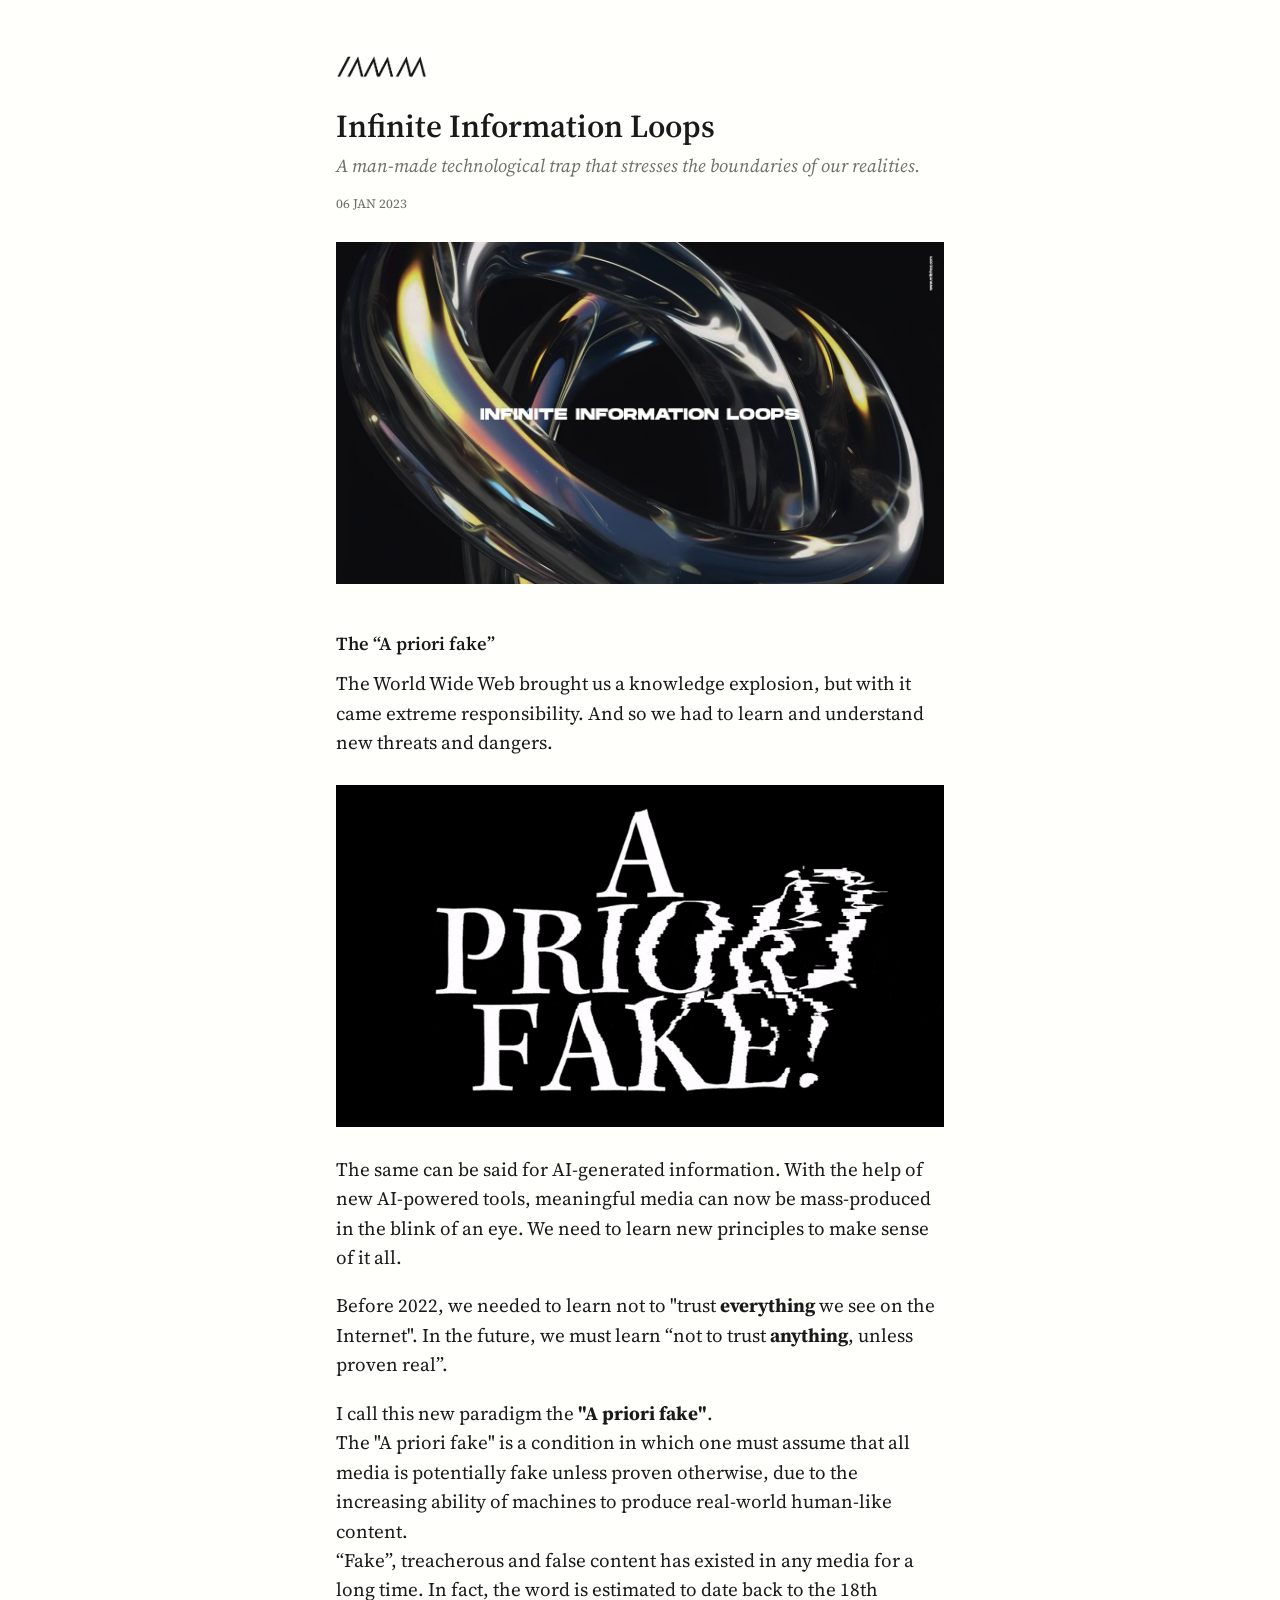
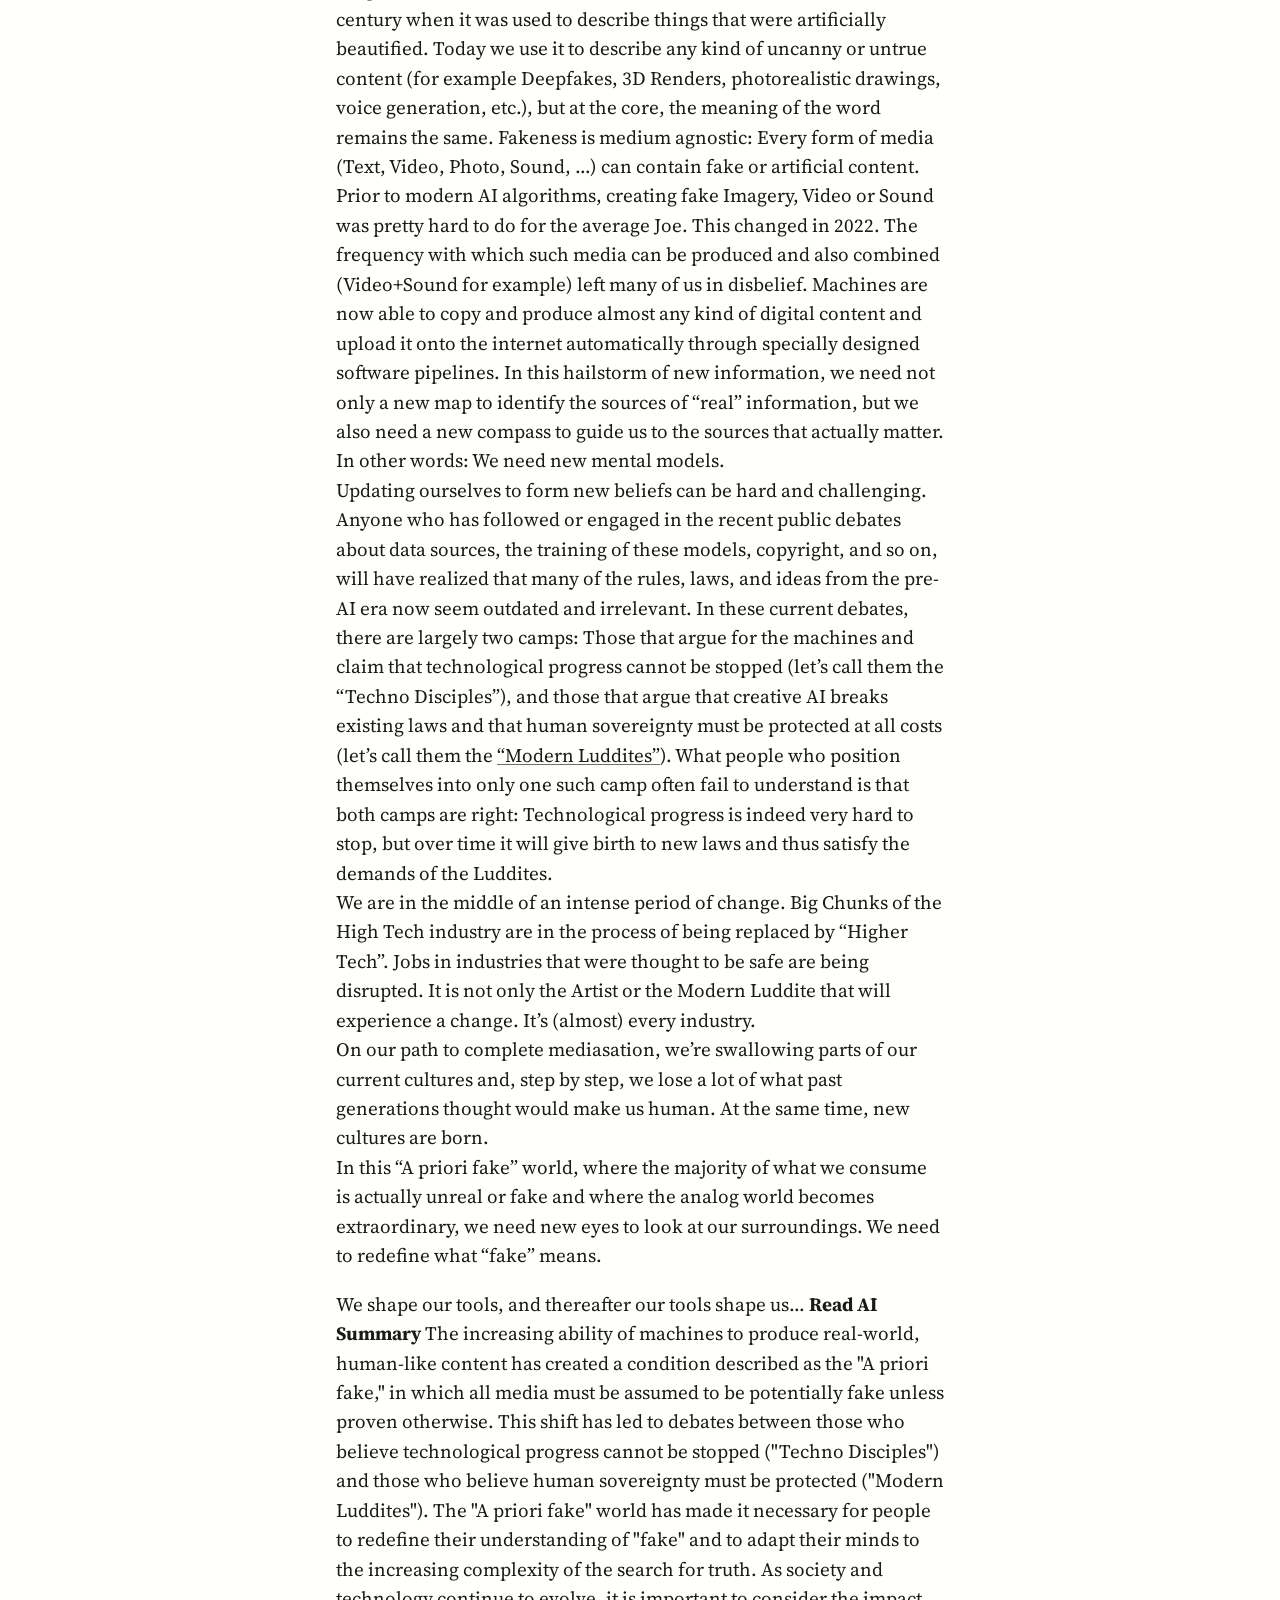
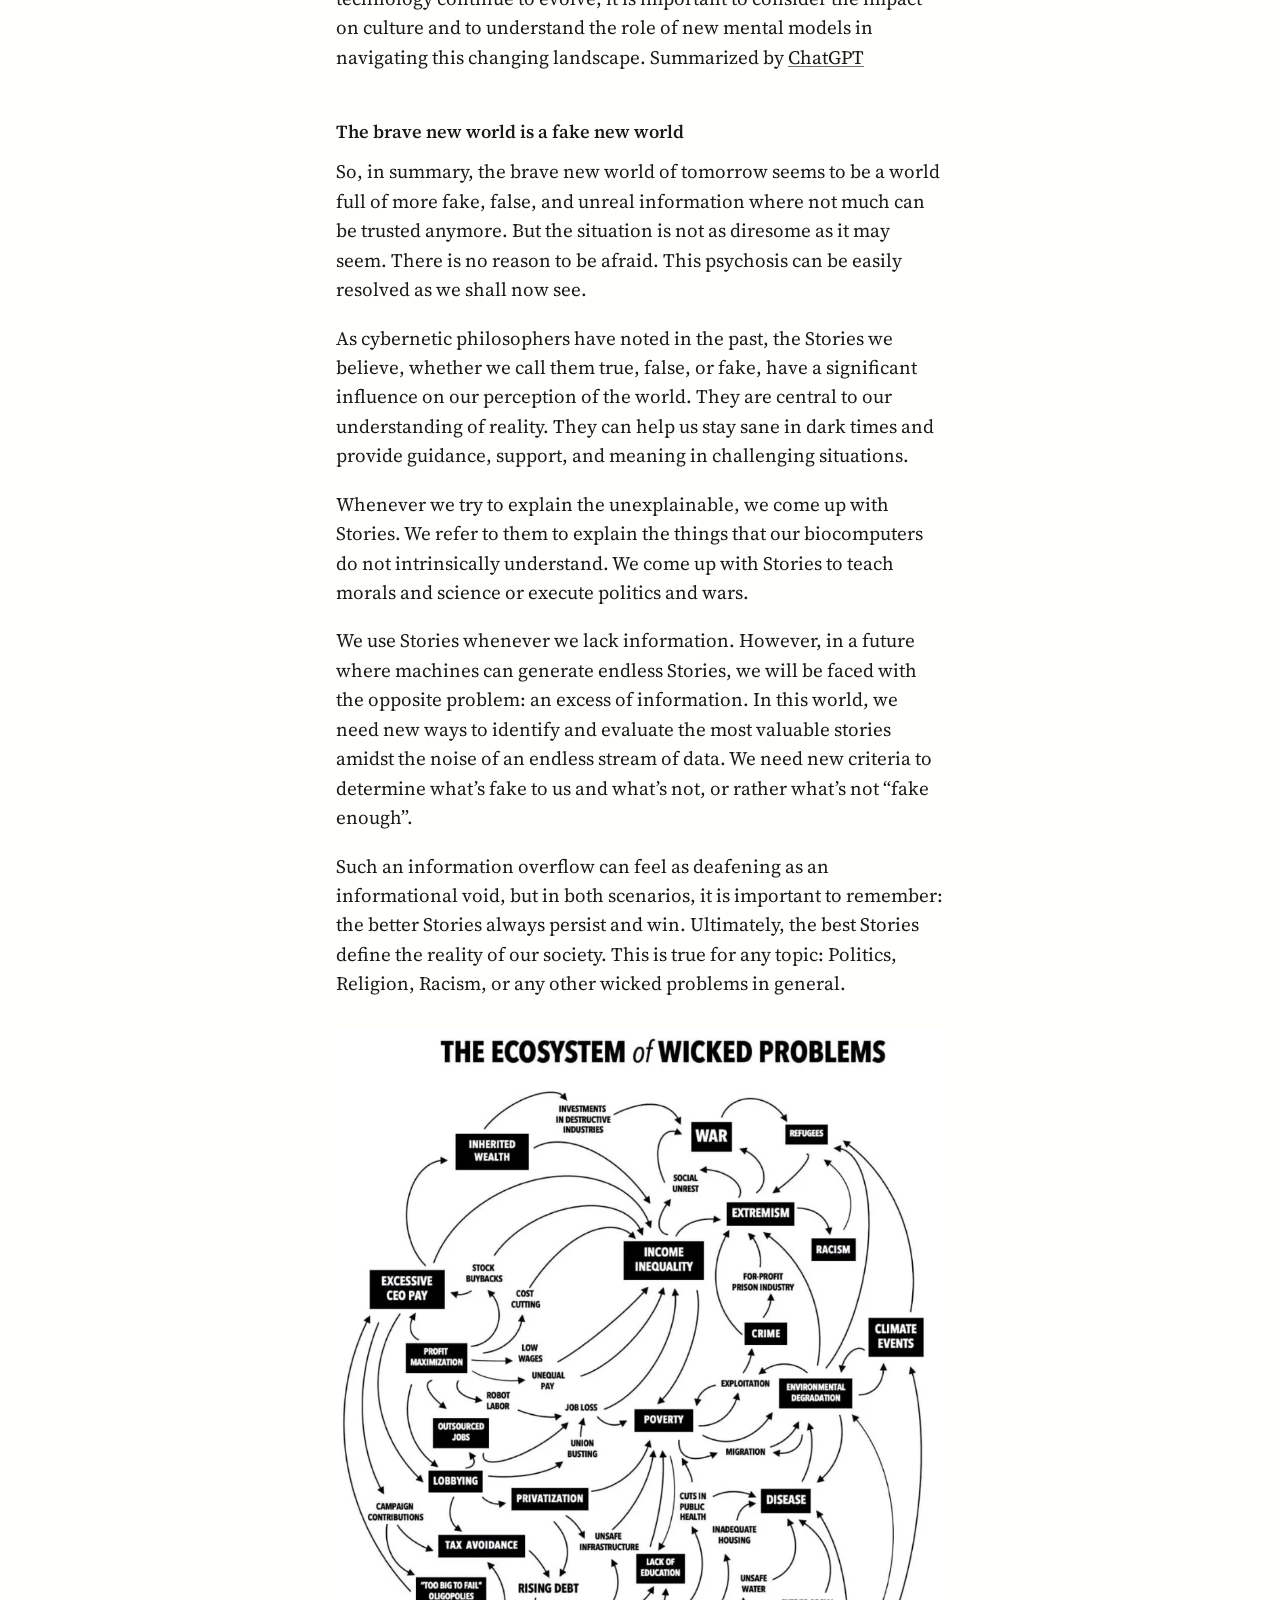
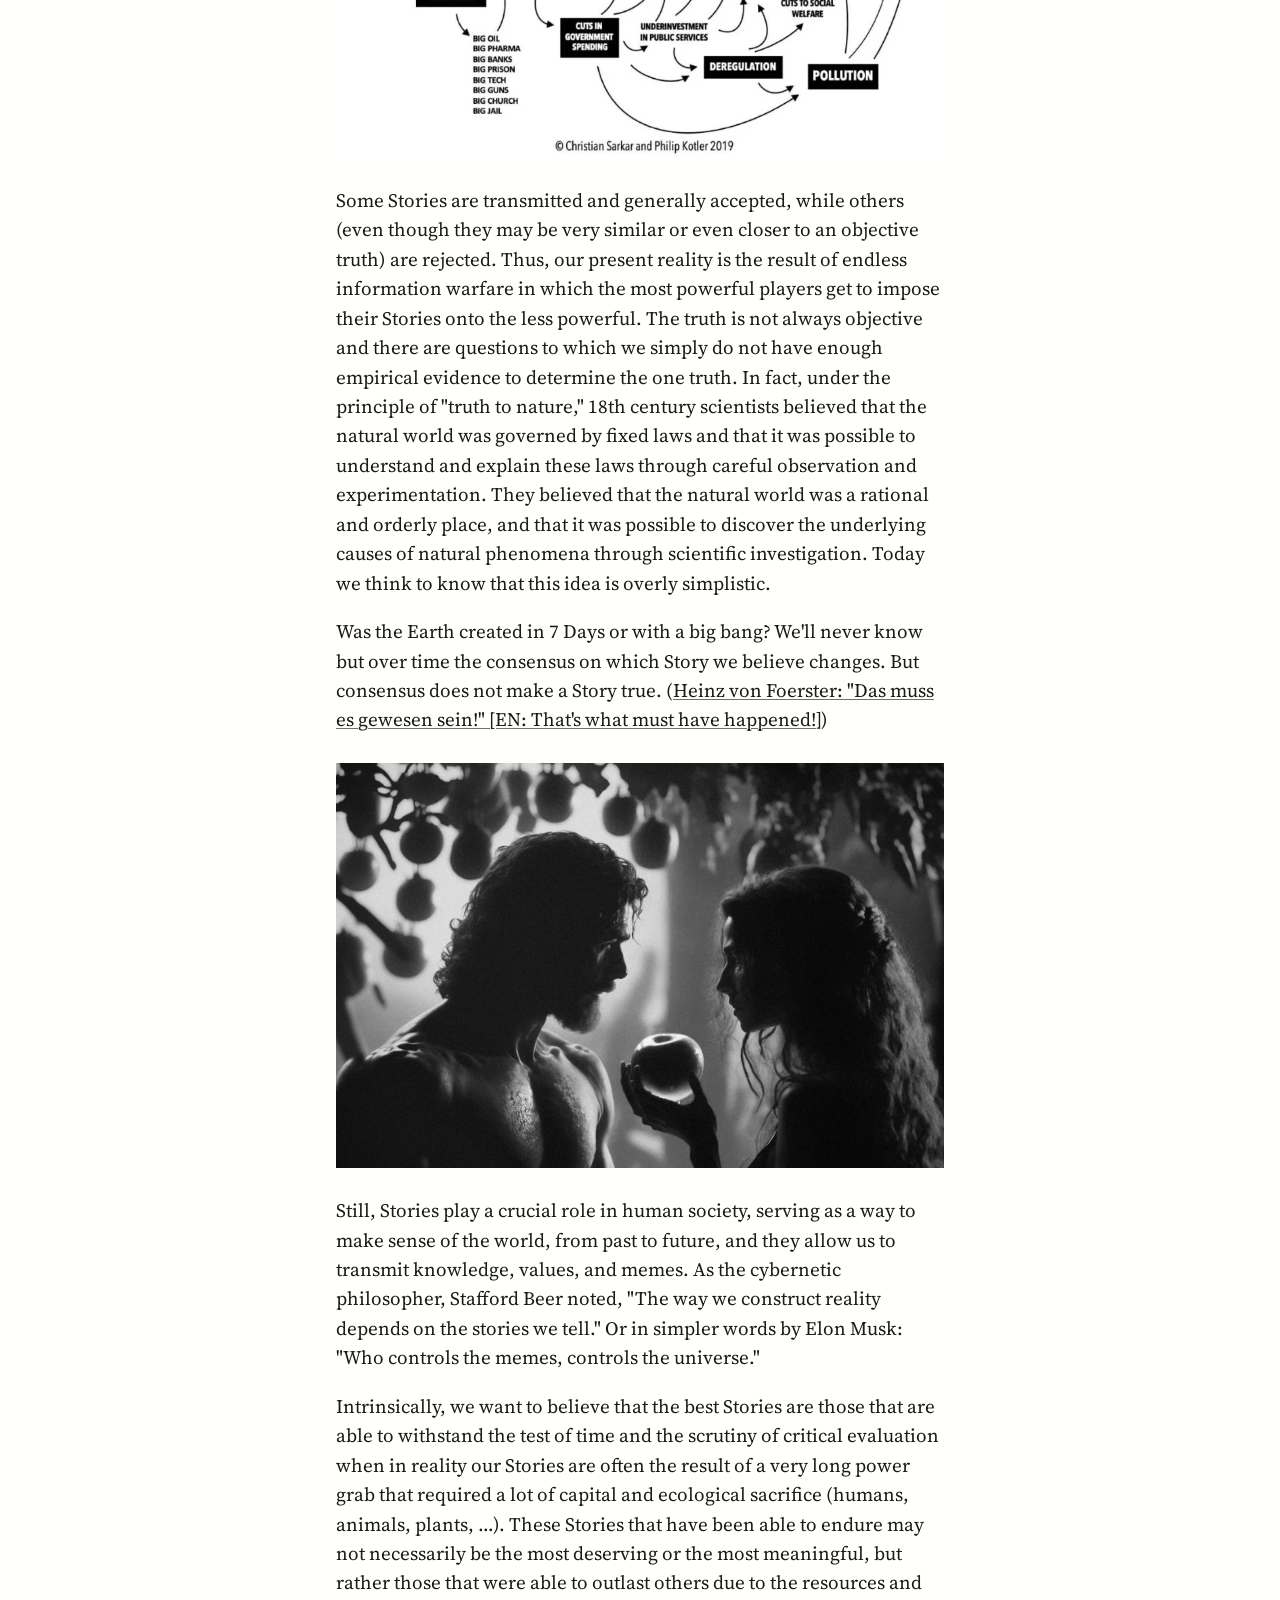
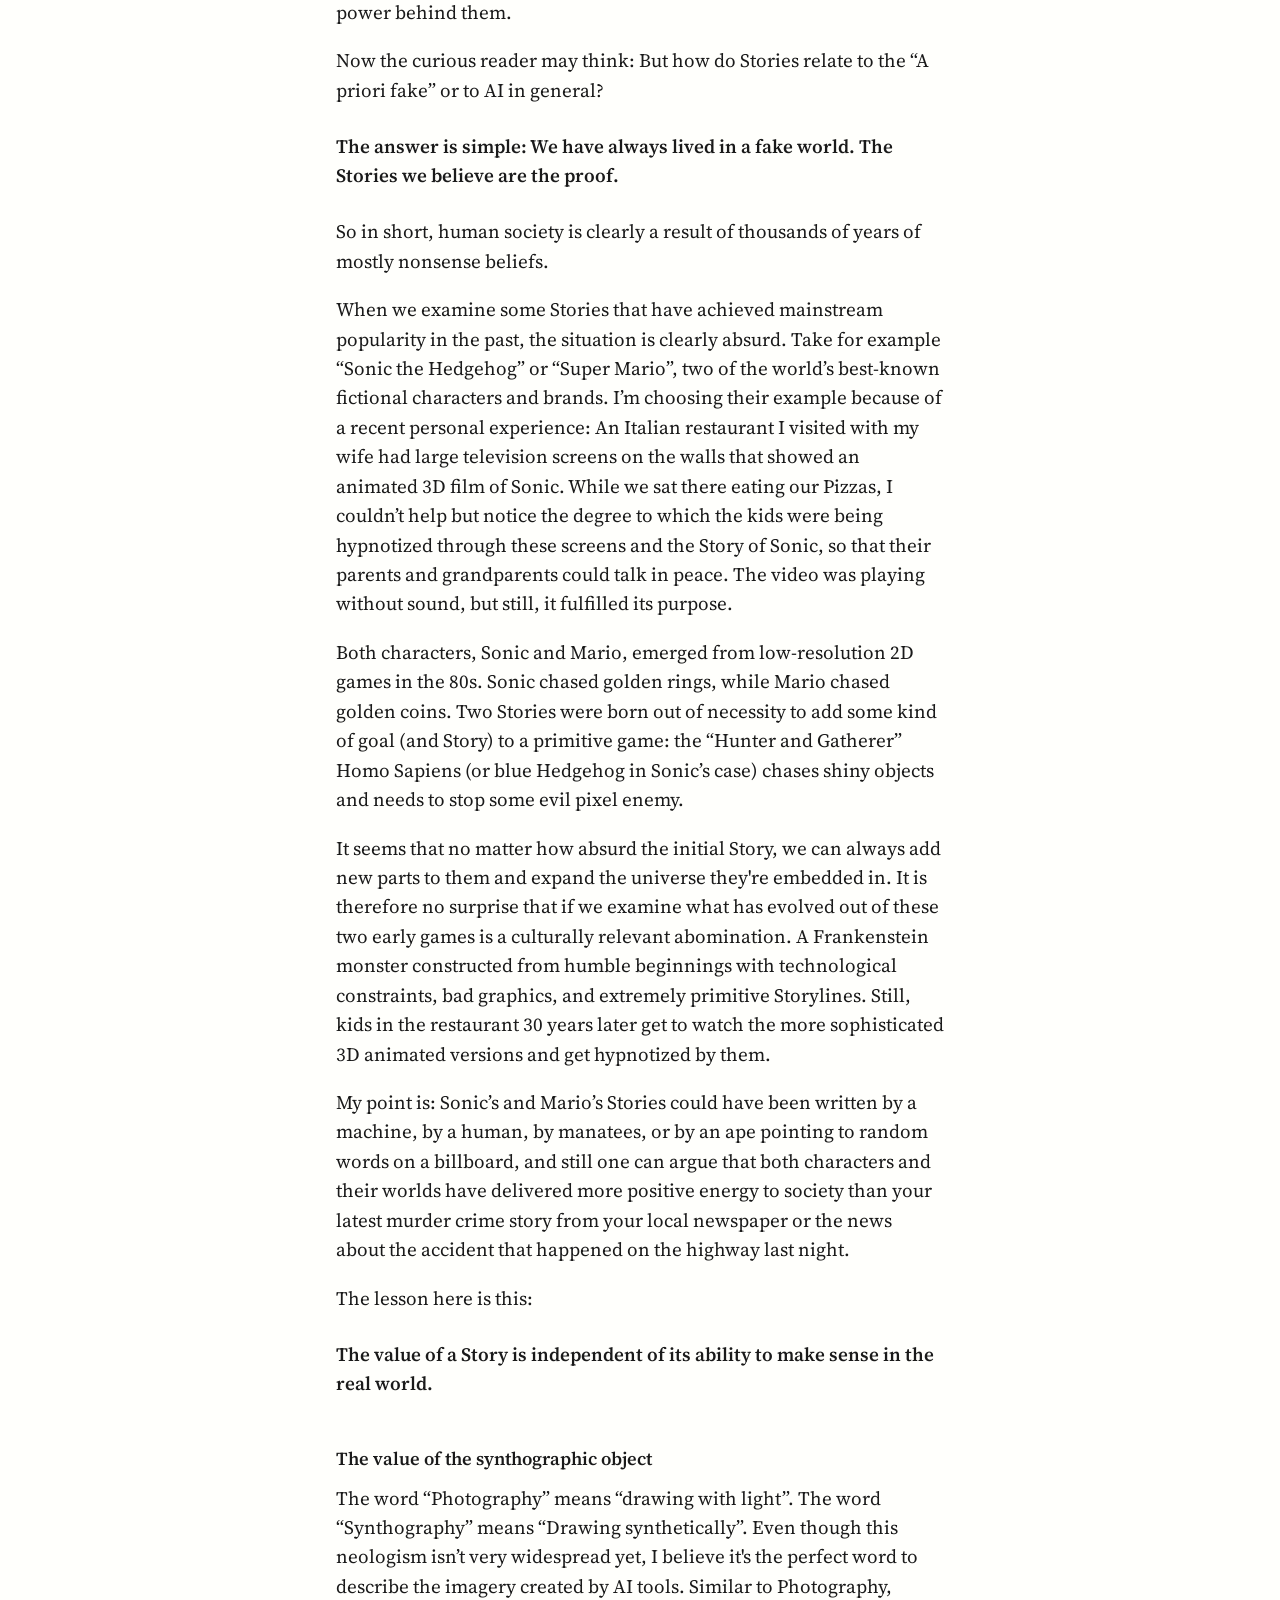
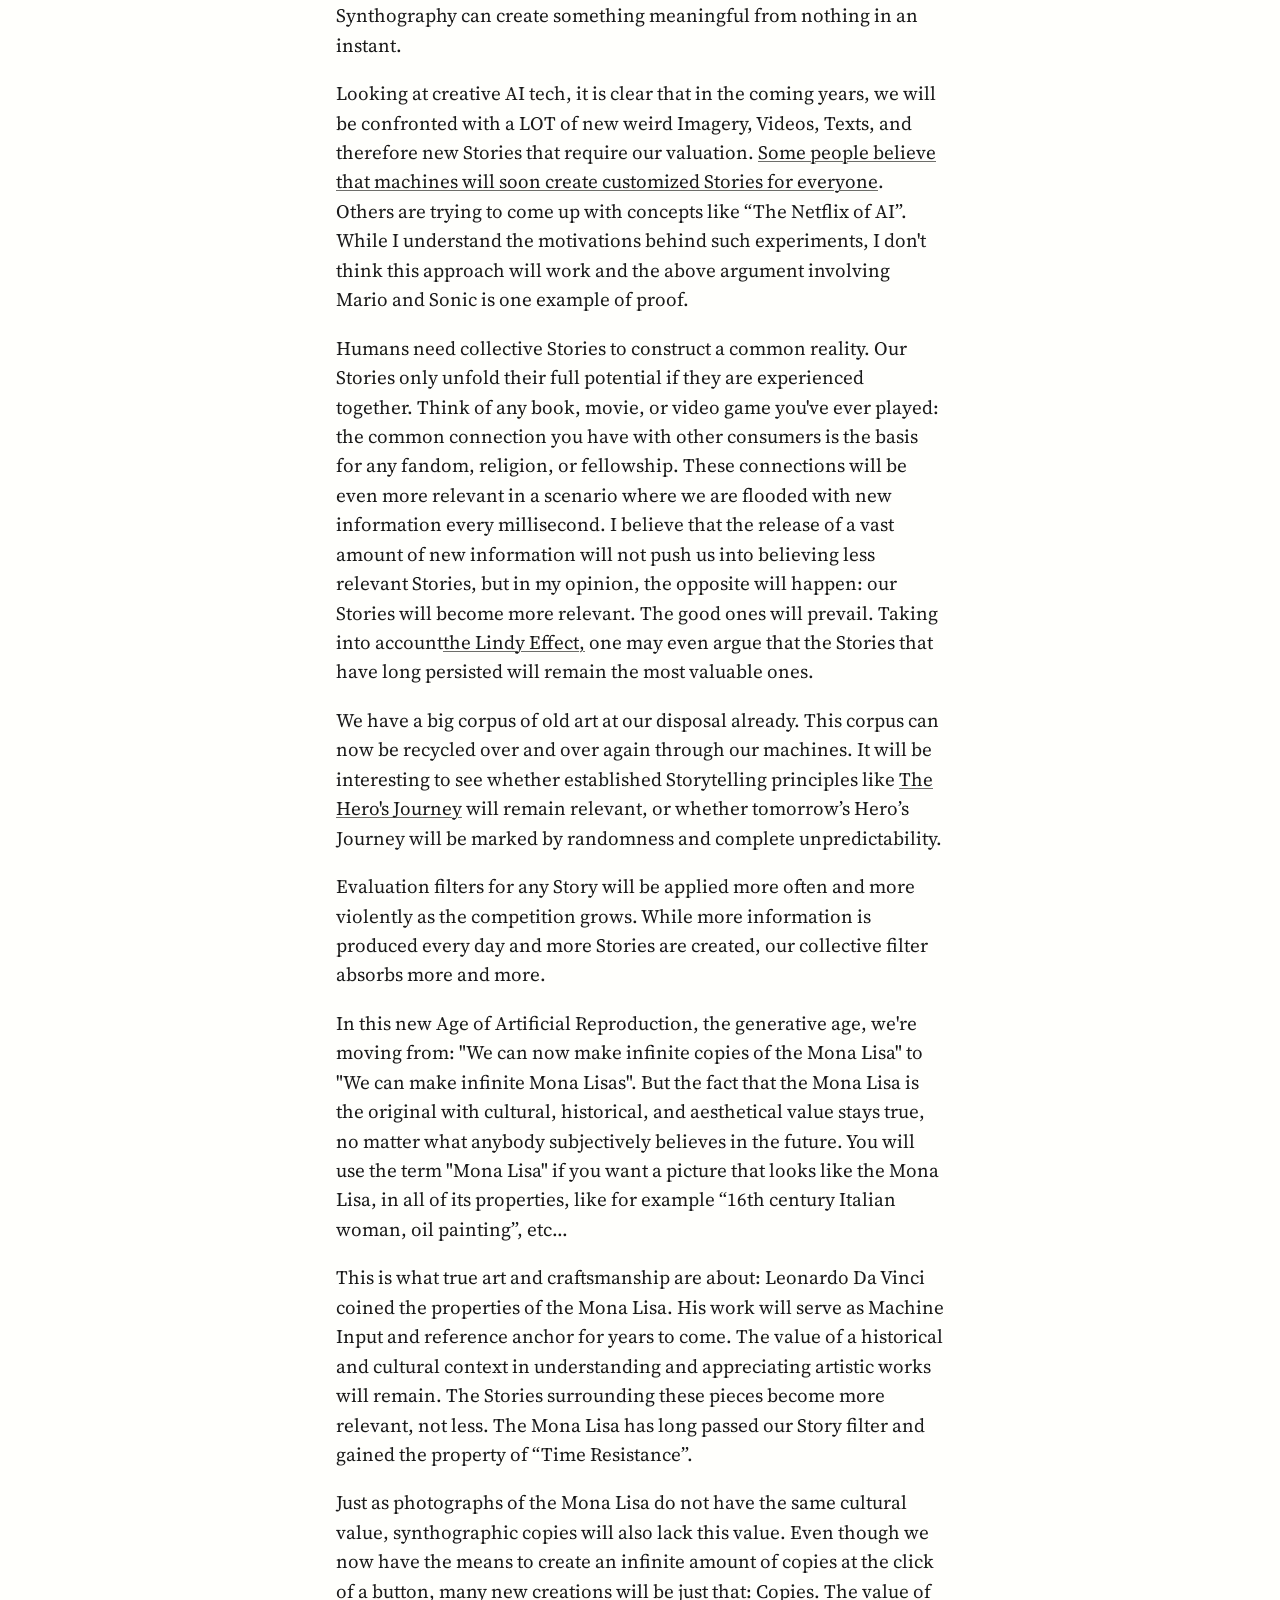
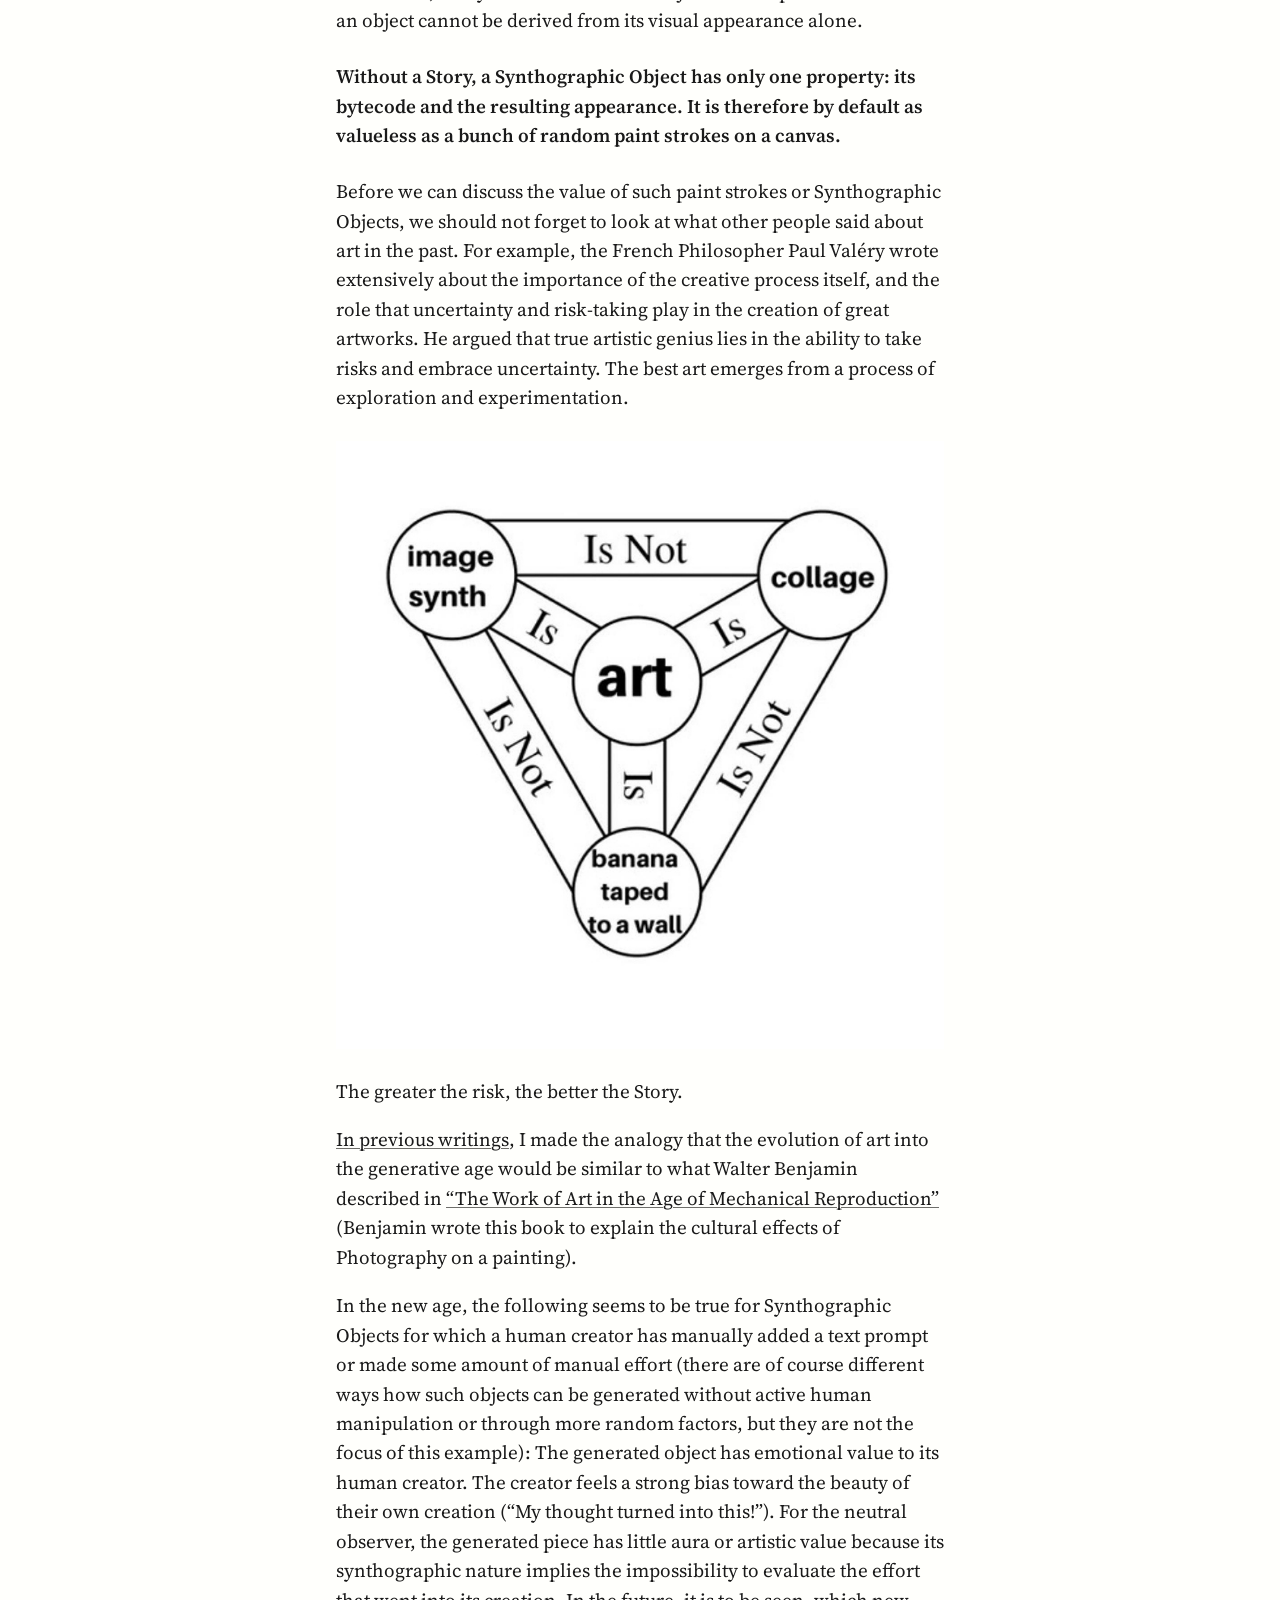
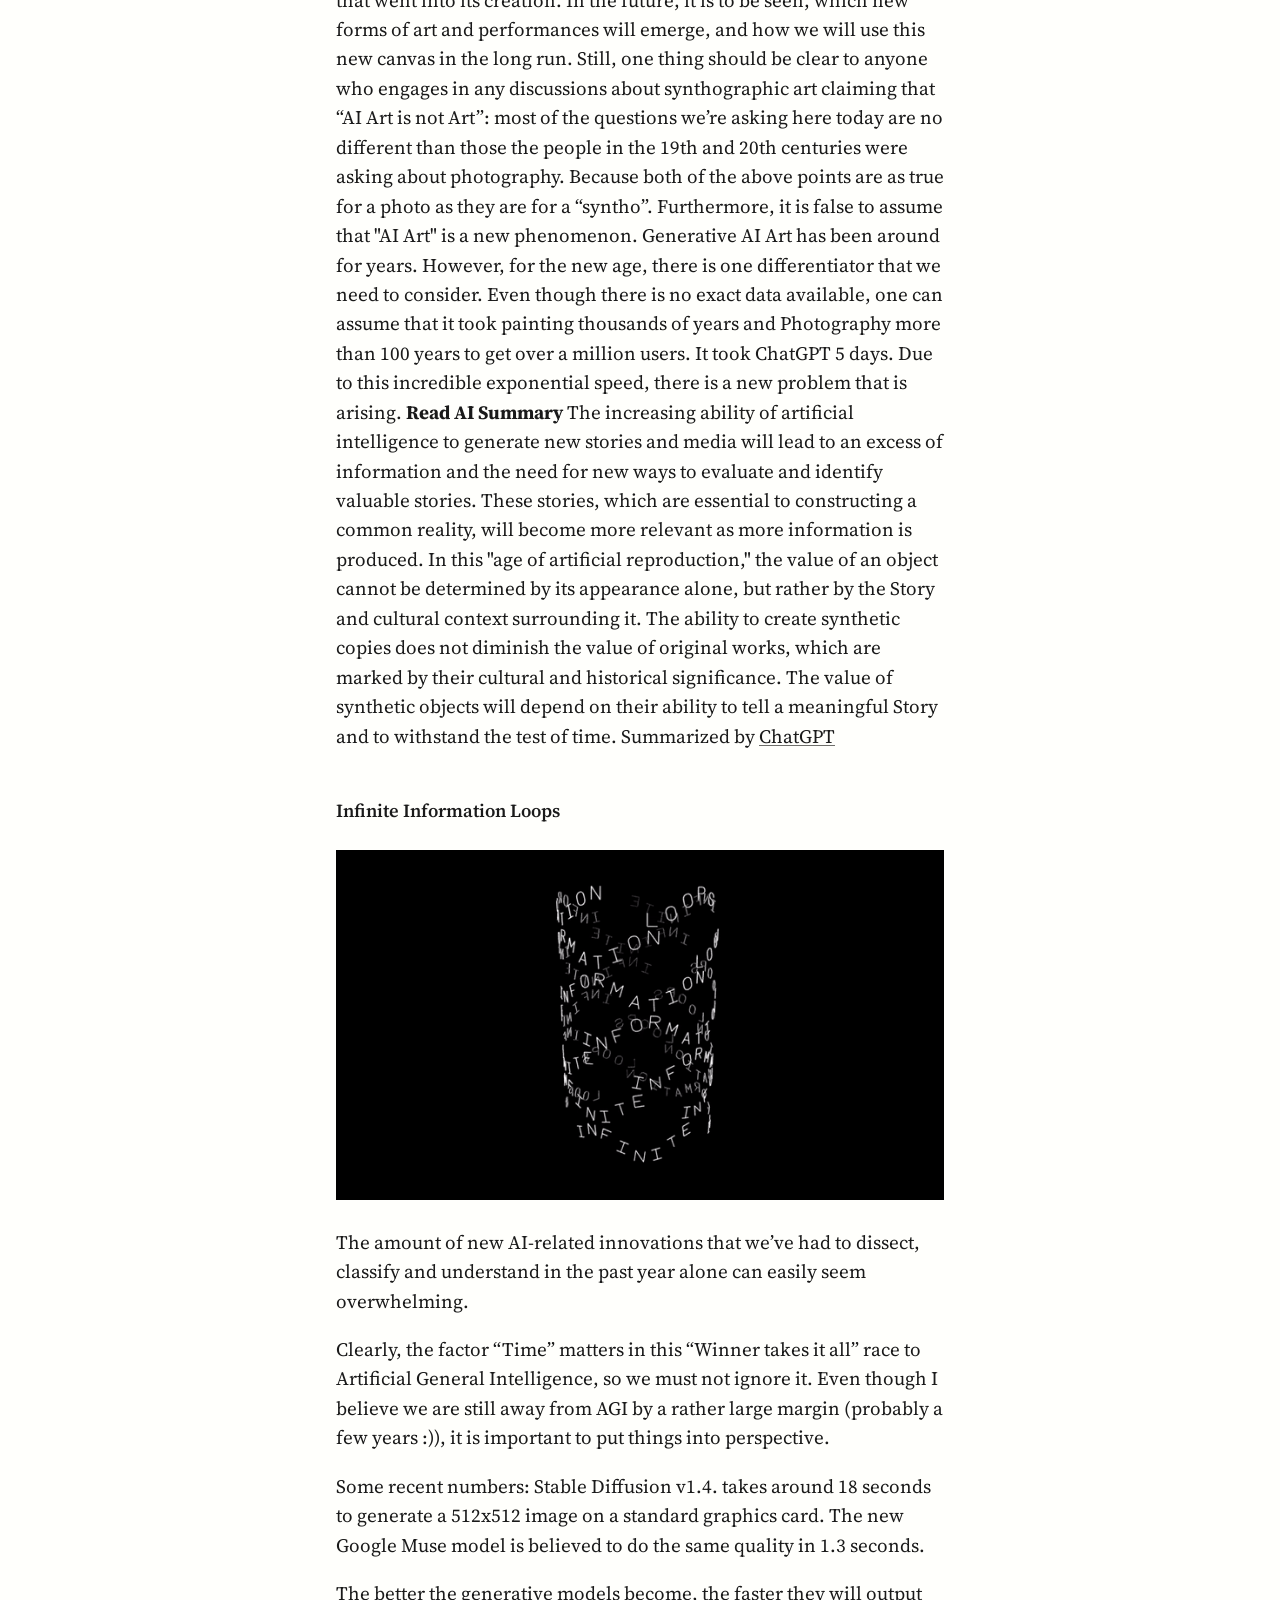
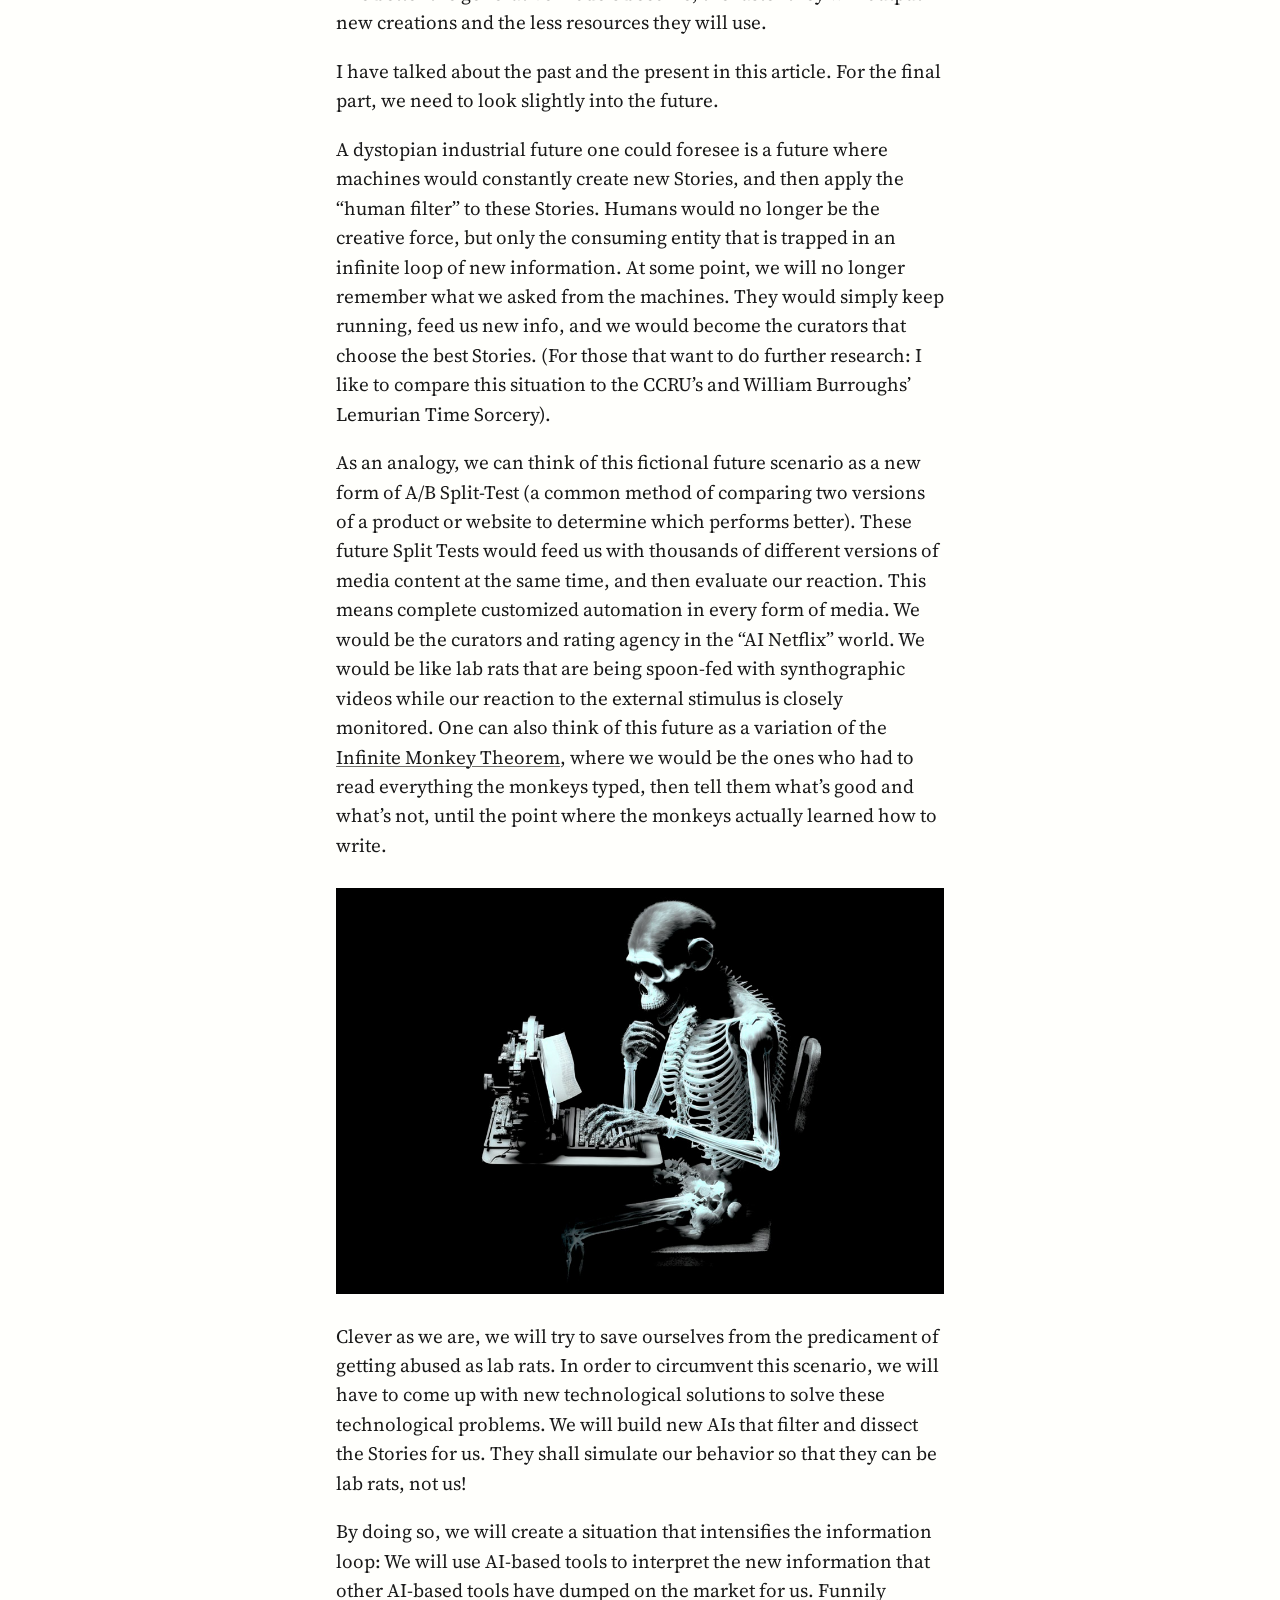
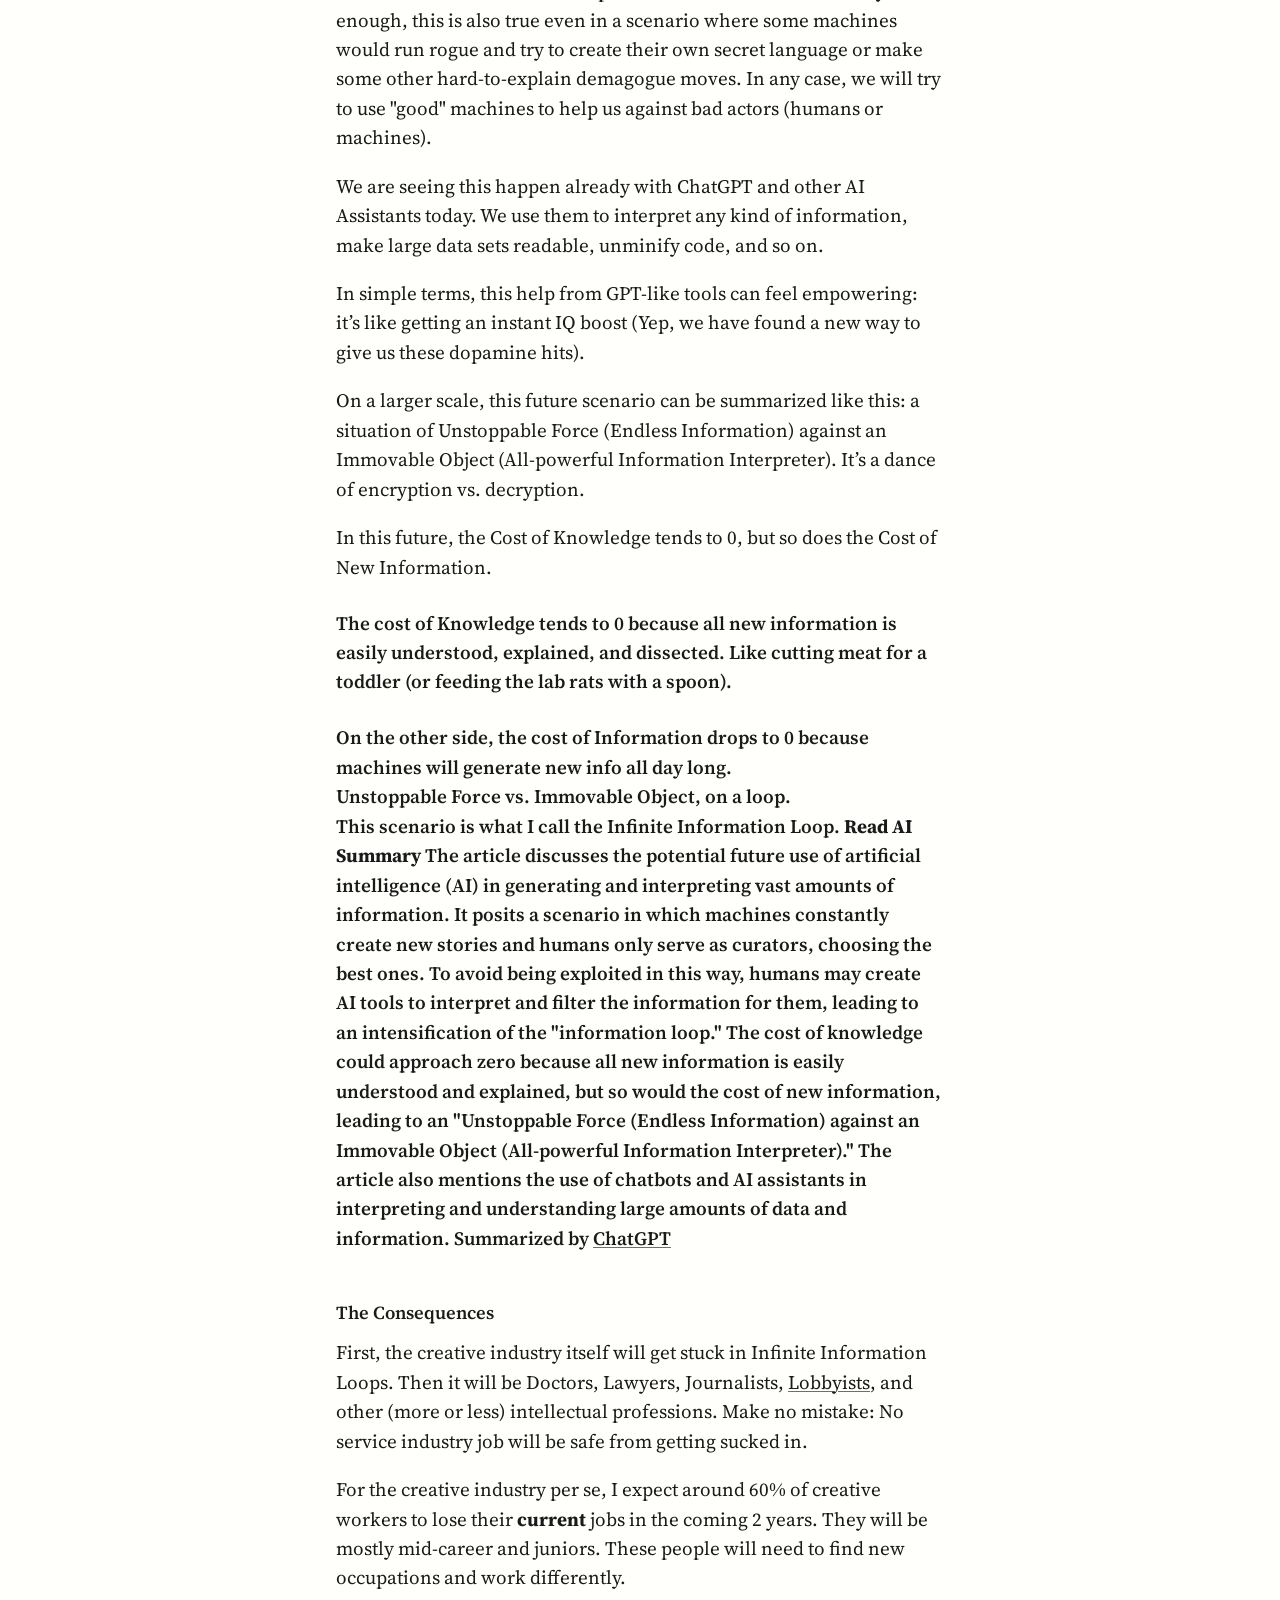
==== commit 63844ea8: "Add press kit, Lore, readable dates and new press - Press kit at /press/: photos, traced SVG logo, b" ====
--- a/infiniteinformationloops/index.html
+++ b/infiniteinformationloops/index.html
@@ -46,11 +46,11 @@
 </head>
 <body>
   <main class="essay">
-    <nav class="crumb"><a target="_blank" rel="noopener" href="../">Misch Strotz</a></nav>
+    <nav class="crumb"><a target="_blank" rel="noopener" href="../"><img class="logo logo--ink" src="../assets/img/logo.png" alt="Misch Strotz" width="207" height="50"><img class="logo logo--paper" src="../assets/img/logo-white.png" alt="Misch Strotz" width="207" height="50"></a></nav>
     <header>
       <h1>Infinite Information Loops</h1>
       <p class="dek">A man-made technological trap that stresses the boundaries of our realities.</p>
-      <p class="meta"><time datetime="2023-01-06">2023-01-06</time></p>
+      <p class="meta"><time datetime="2023-01-06">06 JAN 2023</time></p>
     </header>
     <figure class="cover"><img src="../assets/img/textfiles/INFLOOPSCOVER_compr.webp" alt=""></figure>
     <article>
--- a/styles.css
+++ b/styles.css
@@ -74,7 +74,8 @@
 #notes-list .skeleton .skeleton-sub { font-size: .9rem; }
 /* Follow-ups under a story's first post */
 .story-posts { list-style: none; margin: 10px 0 4px; padding: 0 0 0 14px; border-left: 2px solid var(--rule); }
-.story-posts li { padding: 4px 0; }
+/* Follow-ups sit inside a row, so they don't take the row's date column. */
+.story-posts li { display: block; padding: 4px 0; }
 .story-posts li + li { margin-top: 4px; }
 .story-posts a { font-size: .95rem; }
 .story-posts time { color: inherit; font-size: inherit; padding: 0; }
@@ -133,6 +134,33 @@
 .essay article [id] { scroll-margin-top: 24px; }
 .essay article p:target { background: var(--mark); box-shadow: 0 0 0 8px var(--mark); }
 
+/* Press kit teaser at the end of the homepage: photo in the date column */
+.press-kit { display: grid; grid-template-columns: 6.5rem 1fr; gap: 0 16px; align-items: start; }
+.press-kit img { display: block; width: 100%; height: auto; background: var(--rule); }
+.press-kit p { color: var(--muted); font-size: .9rem; line-height: 1.45; margin-top: 2px; }
+.press-kit p a { color: inherit; }
+@media (max-width: 520px) {
+  .press-kit { grid-template-columns: 5rem 1fr; }
+}
+
+/* Press kit */
+.press .press-photos { display: grid; gap: 12px; margin: 16px 0; }
+.press .press-photos.portrait { grid-template-columns: repeat(3, 1fr); }
+.press .press-photos.landscape { grid-template-columns: repeat(2, 1fr); }
+.press .press-photos figure, .press .press-logos figure { margin: 0; }
+.press .press-photos img { display: block; width: 100%; height: auto; background: var(--rule); }
+.press .press-logos { display: grid; grid-template-columns: 1fr 1fr; gap: 12px; margin: 16px 0; }
+.press .swatch { display: grid; place-items: center; aspect-ratio: 2 / 1; border: 1px solid var(--rule); }
+.press .swatch.paper { background: #fff; }
+.press .swatch.ink { background: #000; }
+.press .swatch img { width: 50%; height: auto; }
+.press .names { margin: 0 0 1em; padding-left: 1.2em; }
+.press .names li { margin: 4px 0; }
+@media (max-width: 520px) {
+  .press .press-photos.portrait { grid-template-columns: 1fr 1fr; }
+  .press .press-photos.landscape, .press .press-logos { grid-template-columns: 1fr; }
+}
+
 /* Hover previews */
 .preview {
   position: absolute; z-index: 10; width: 300px; max-width: calc(100vw - 32px);
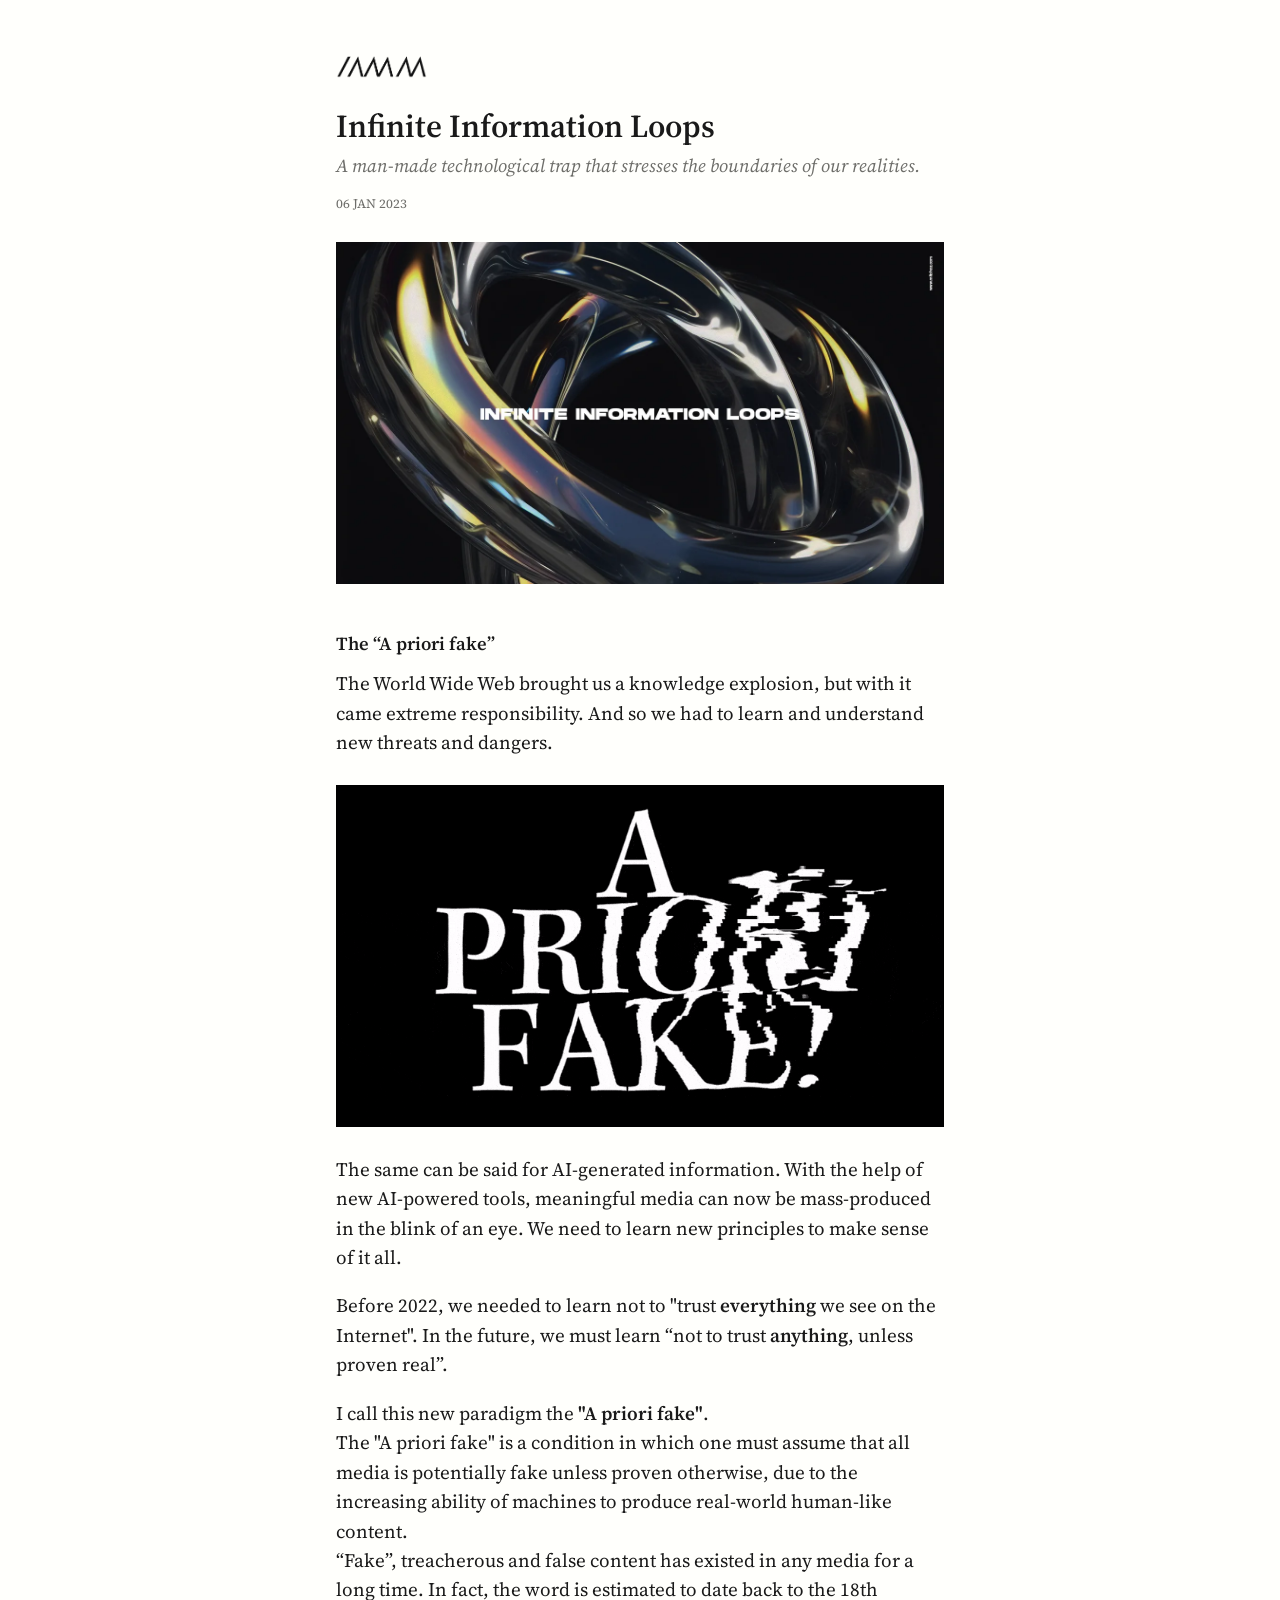
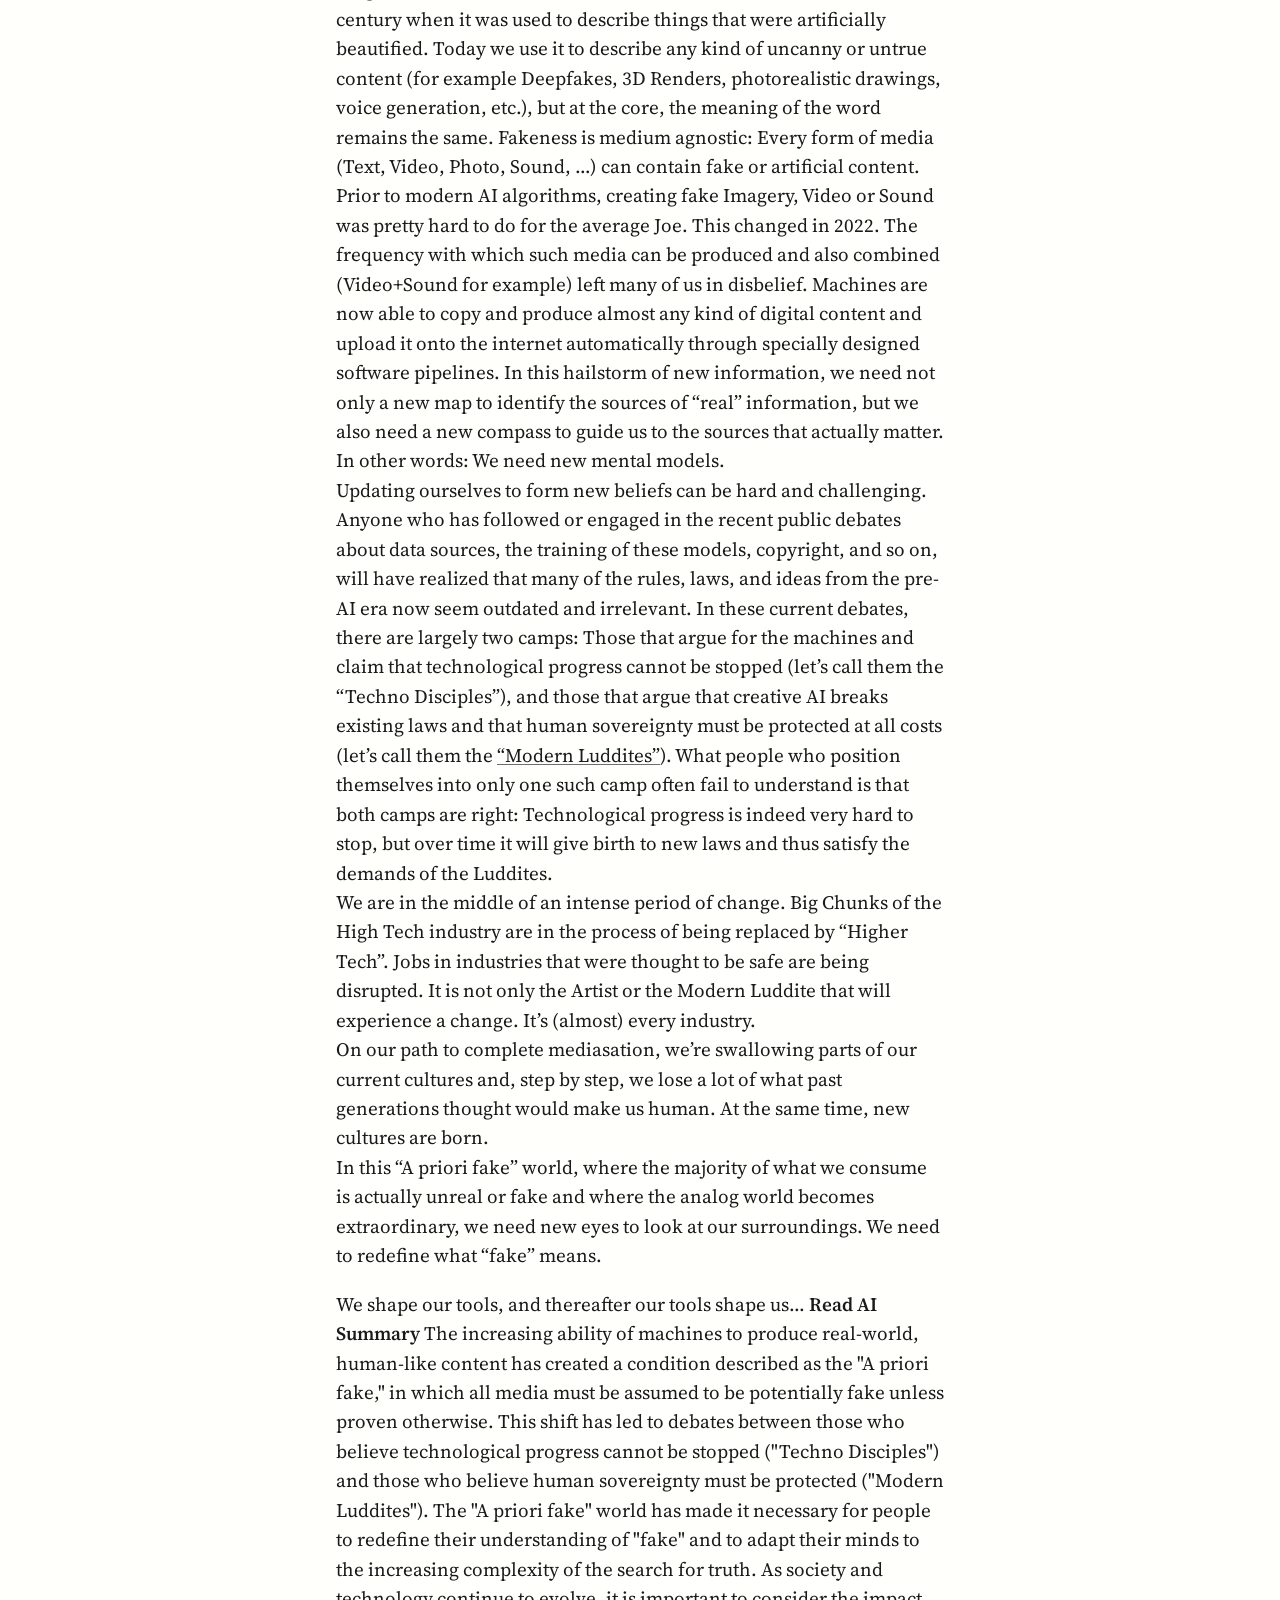
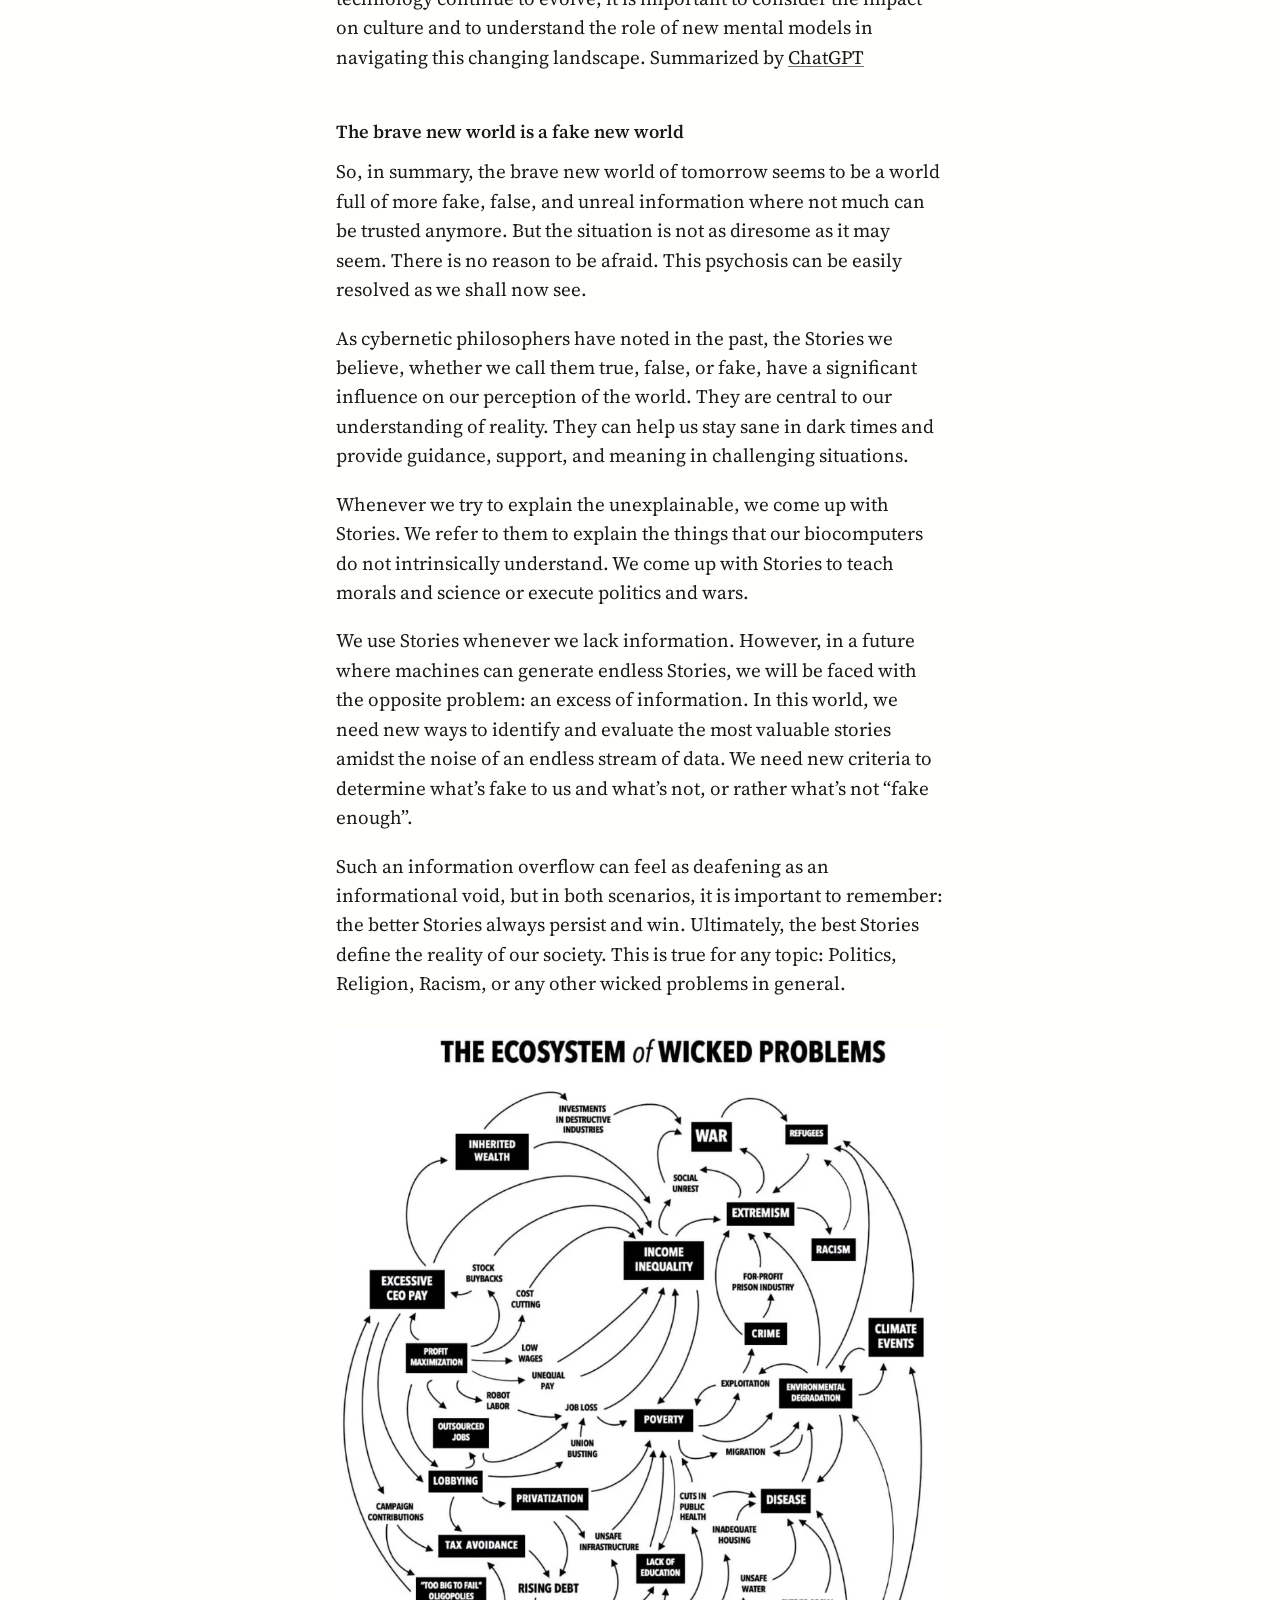
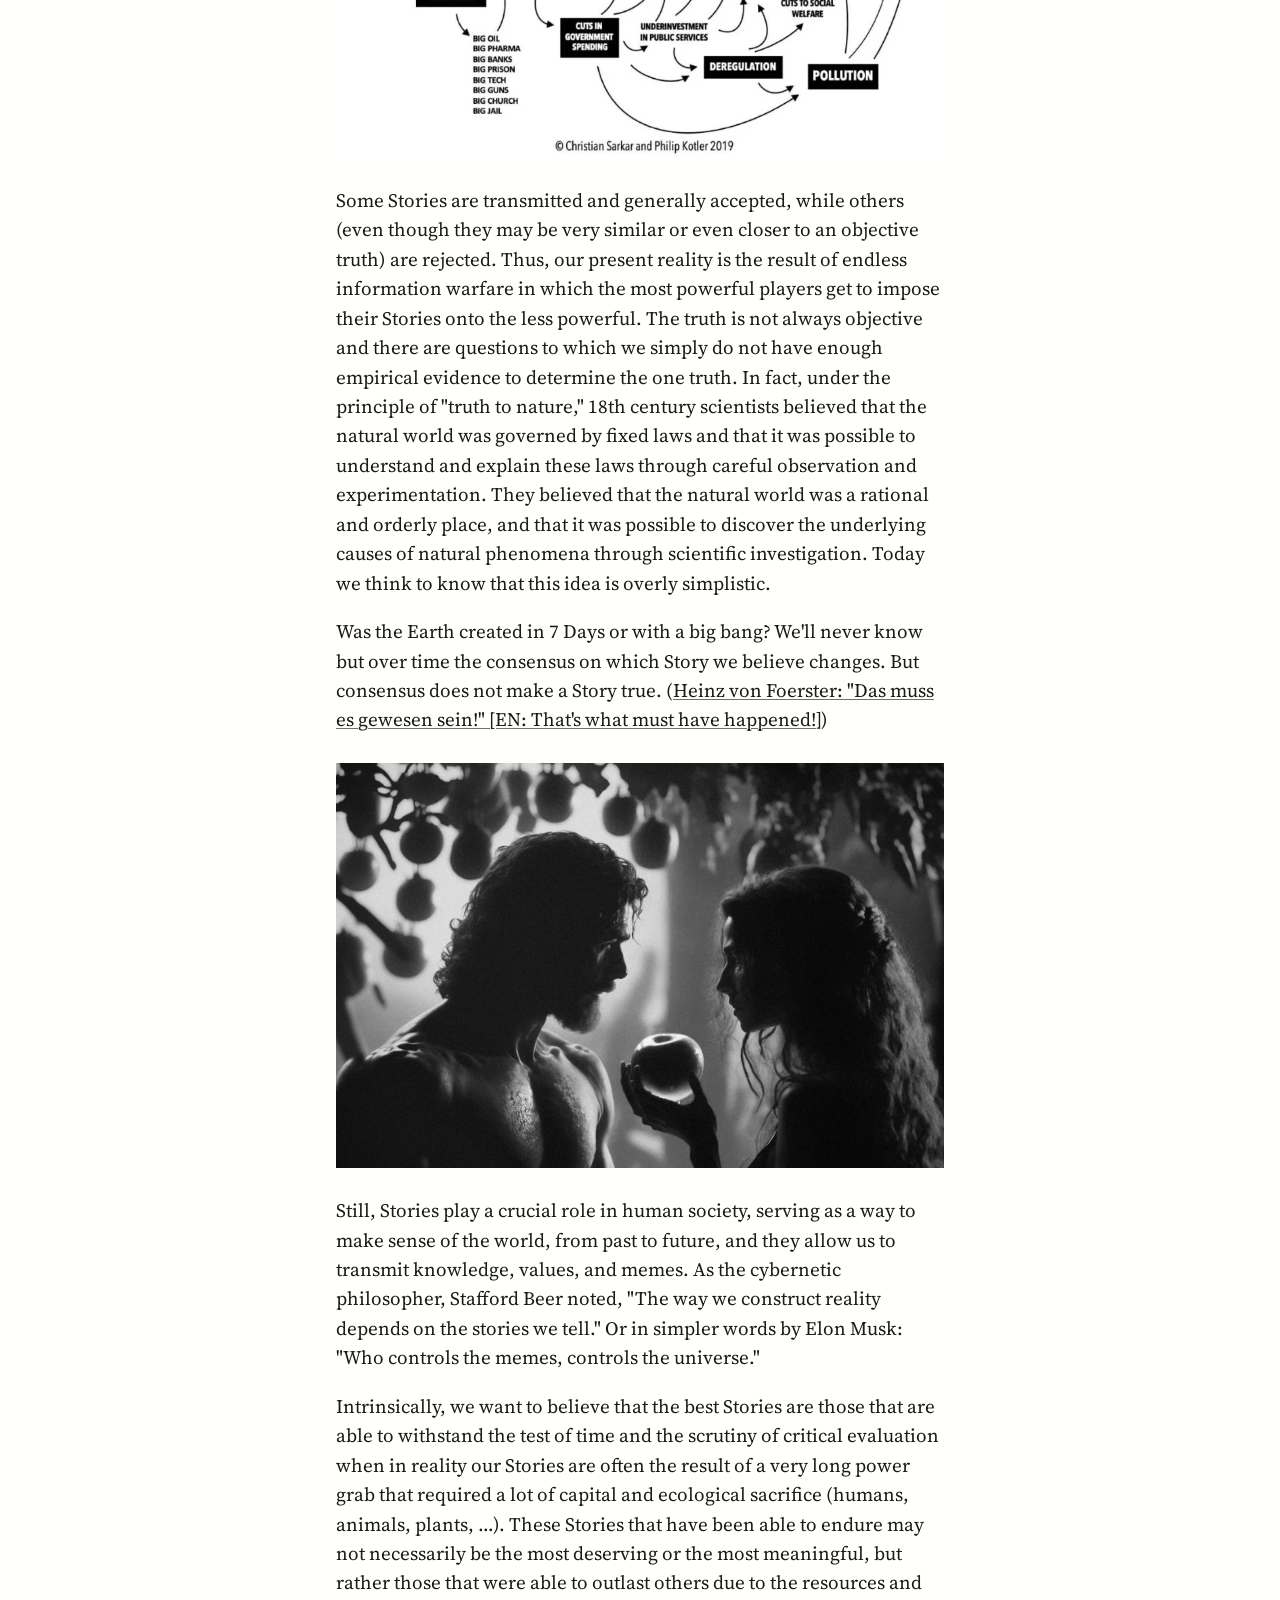
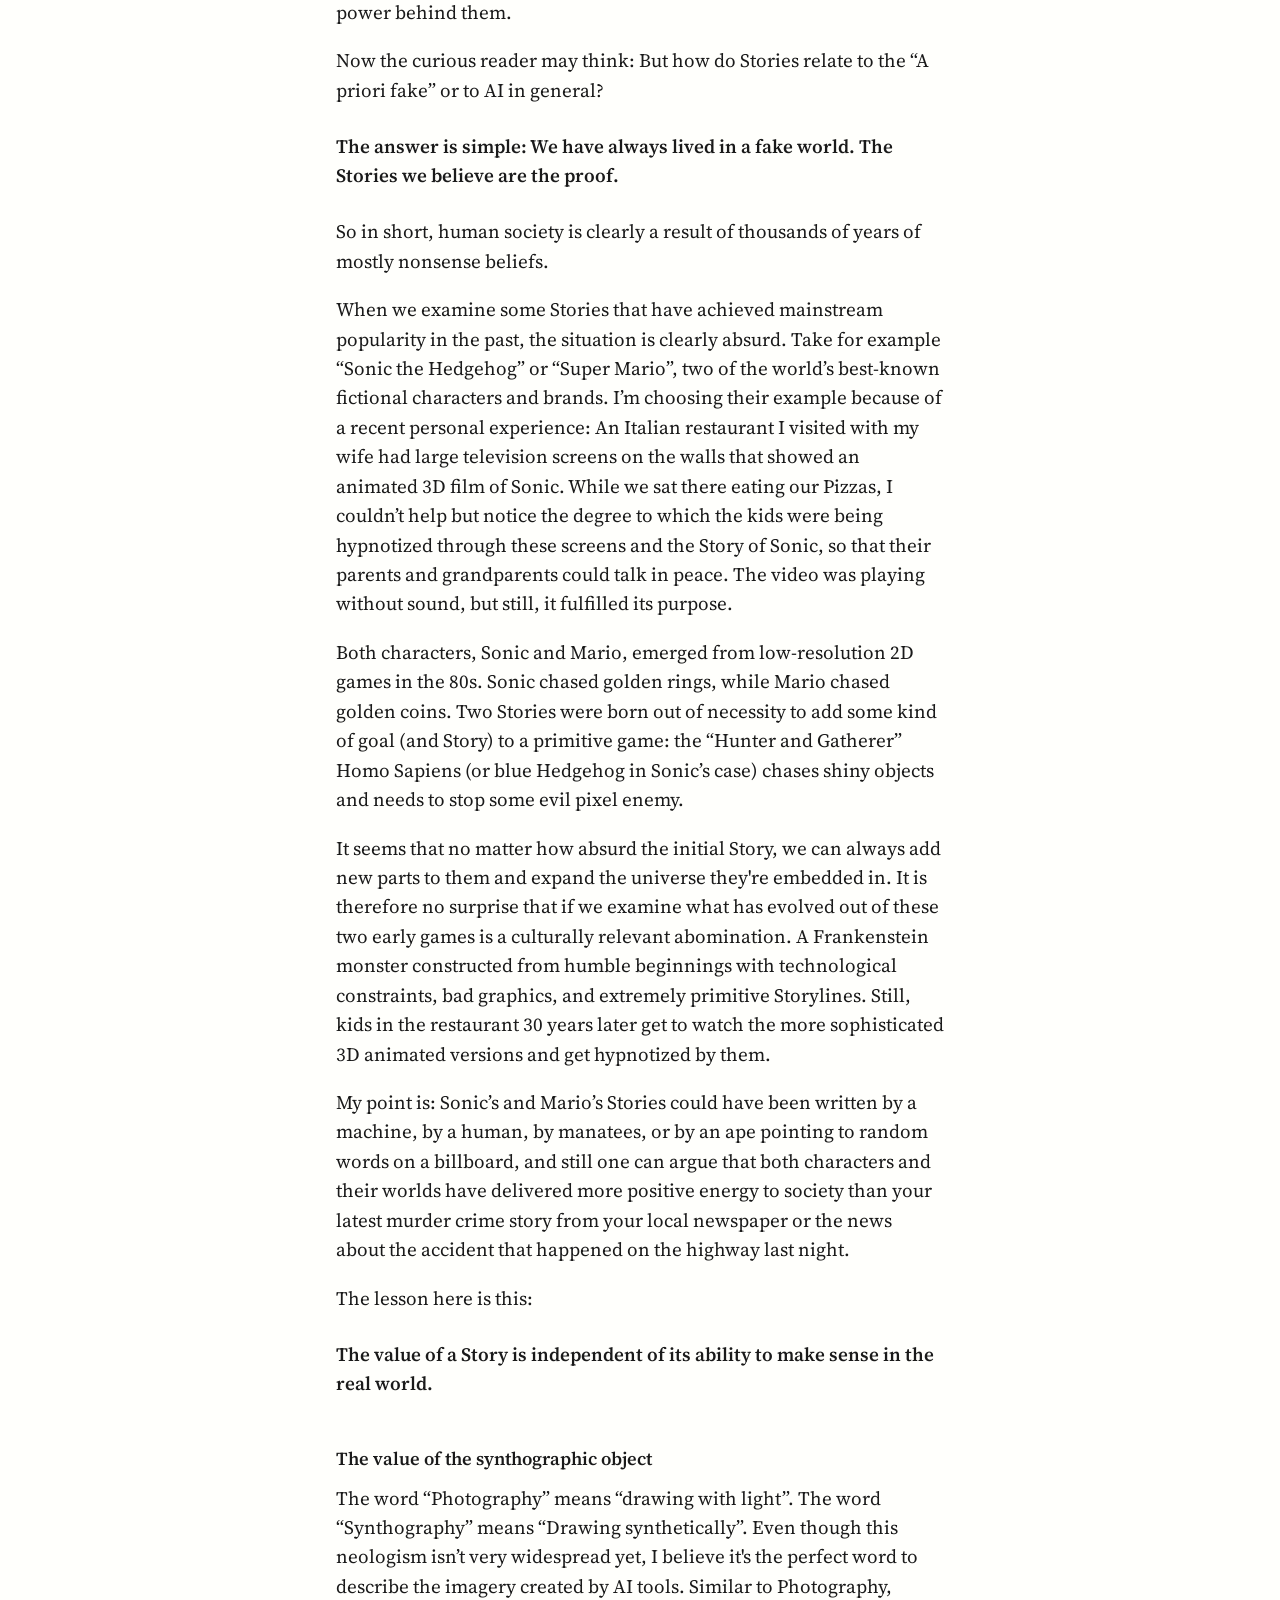
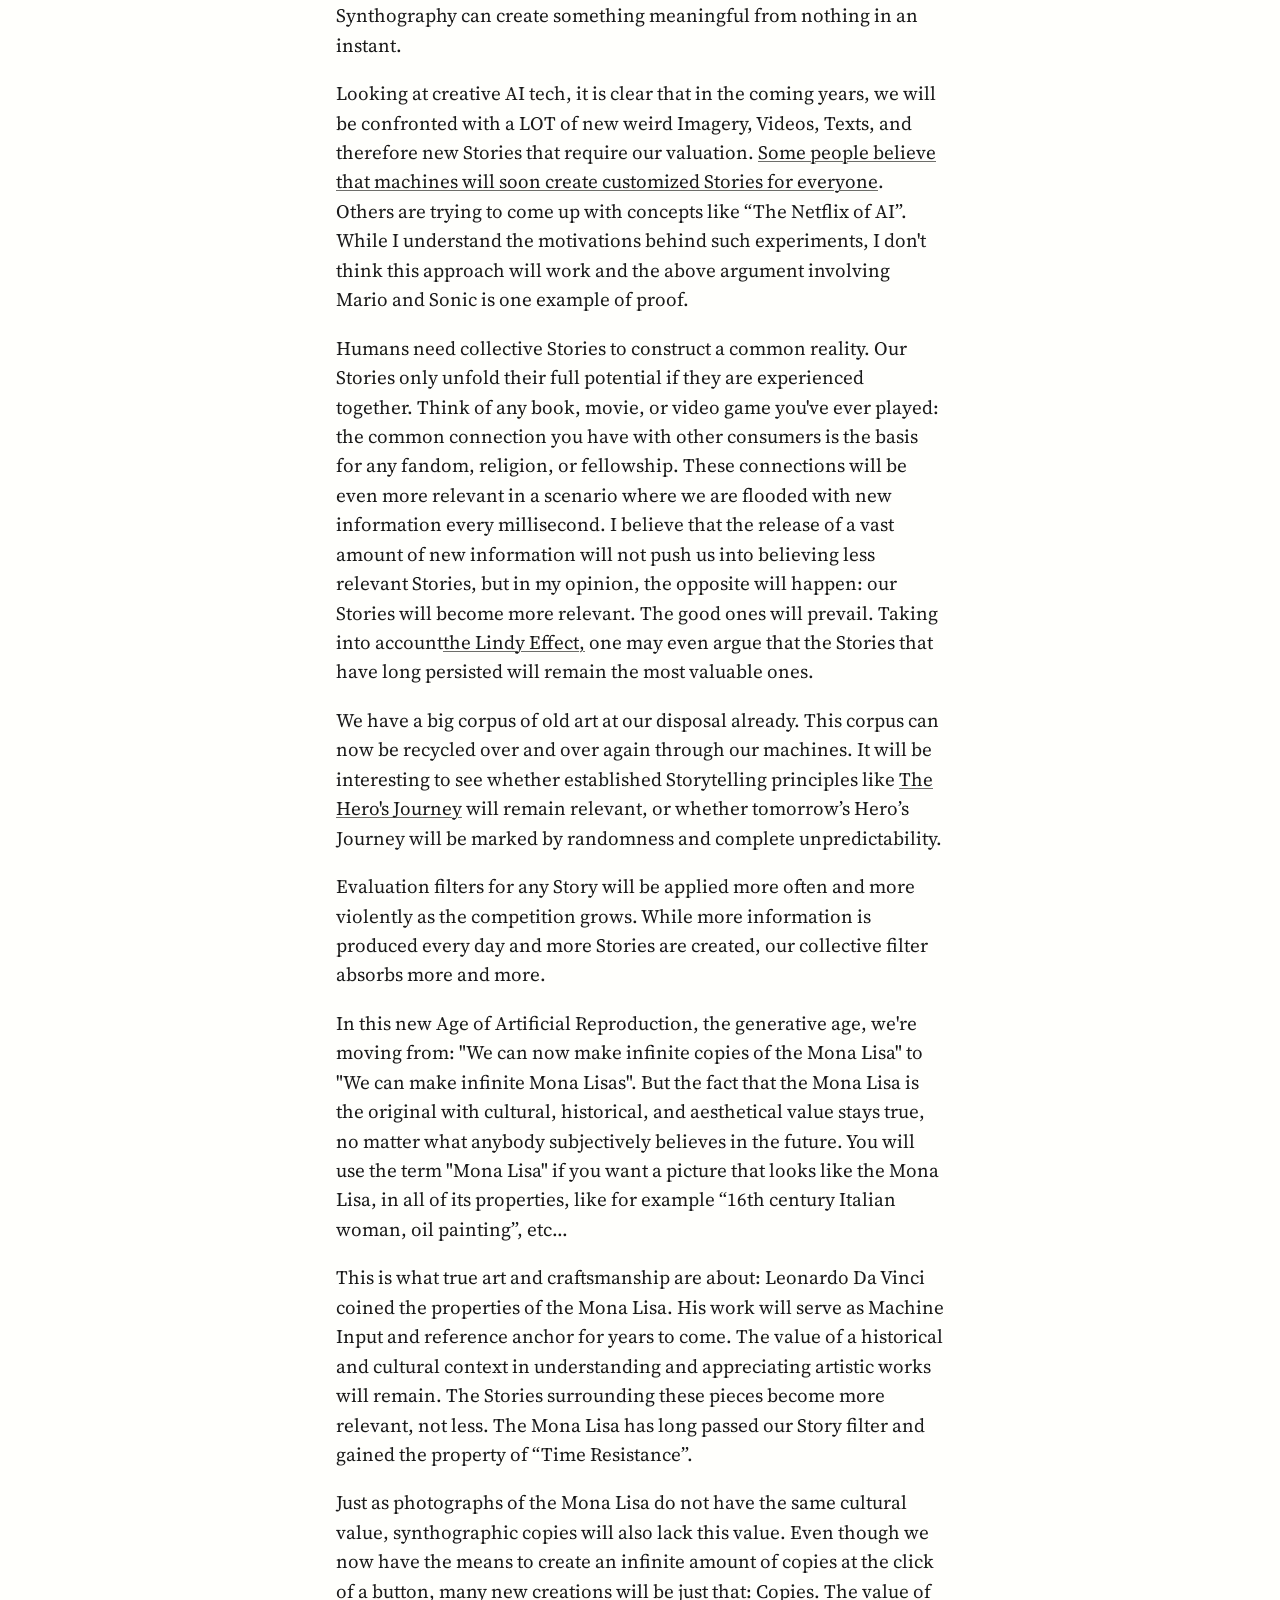
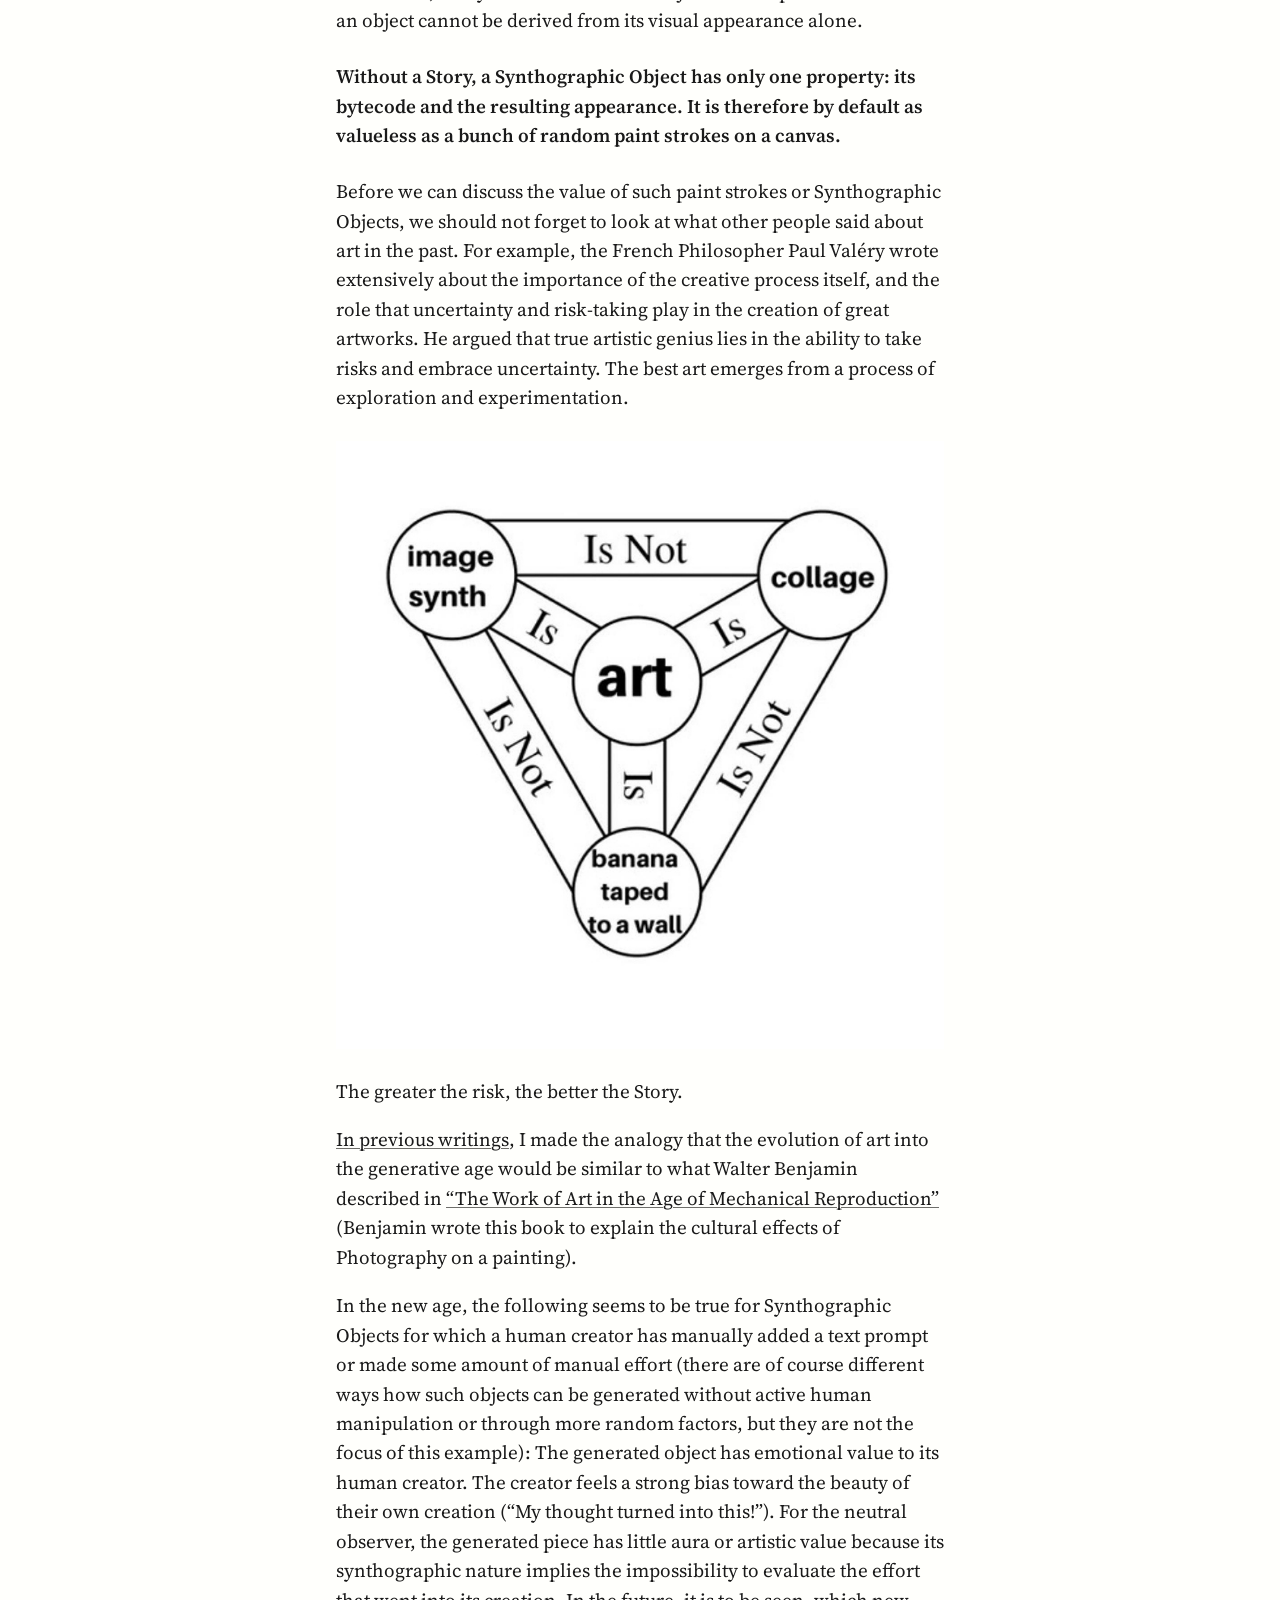
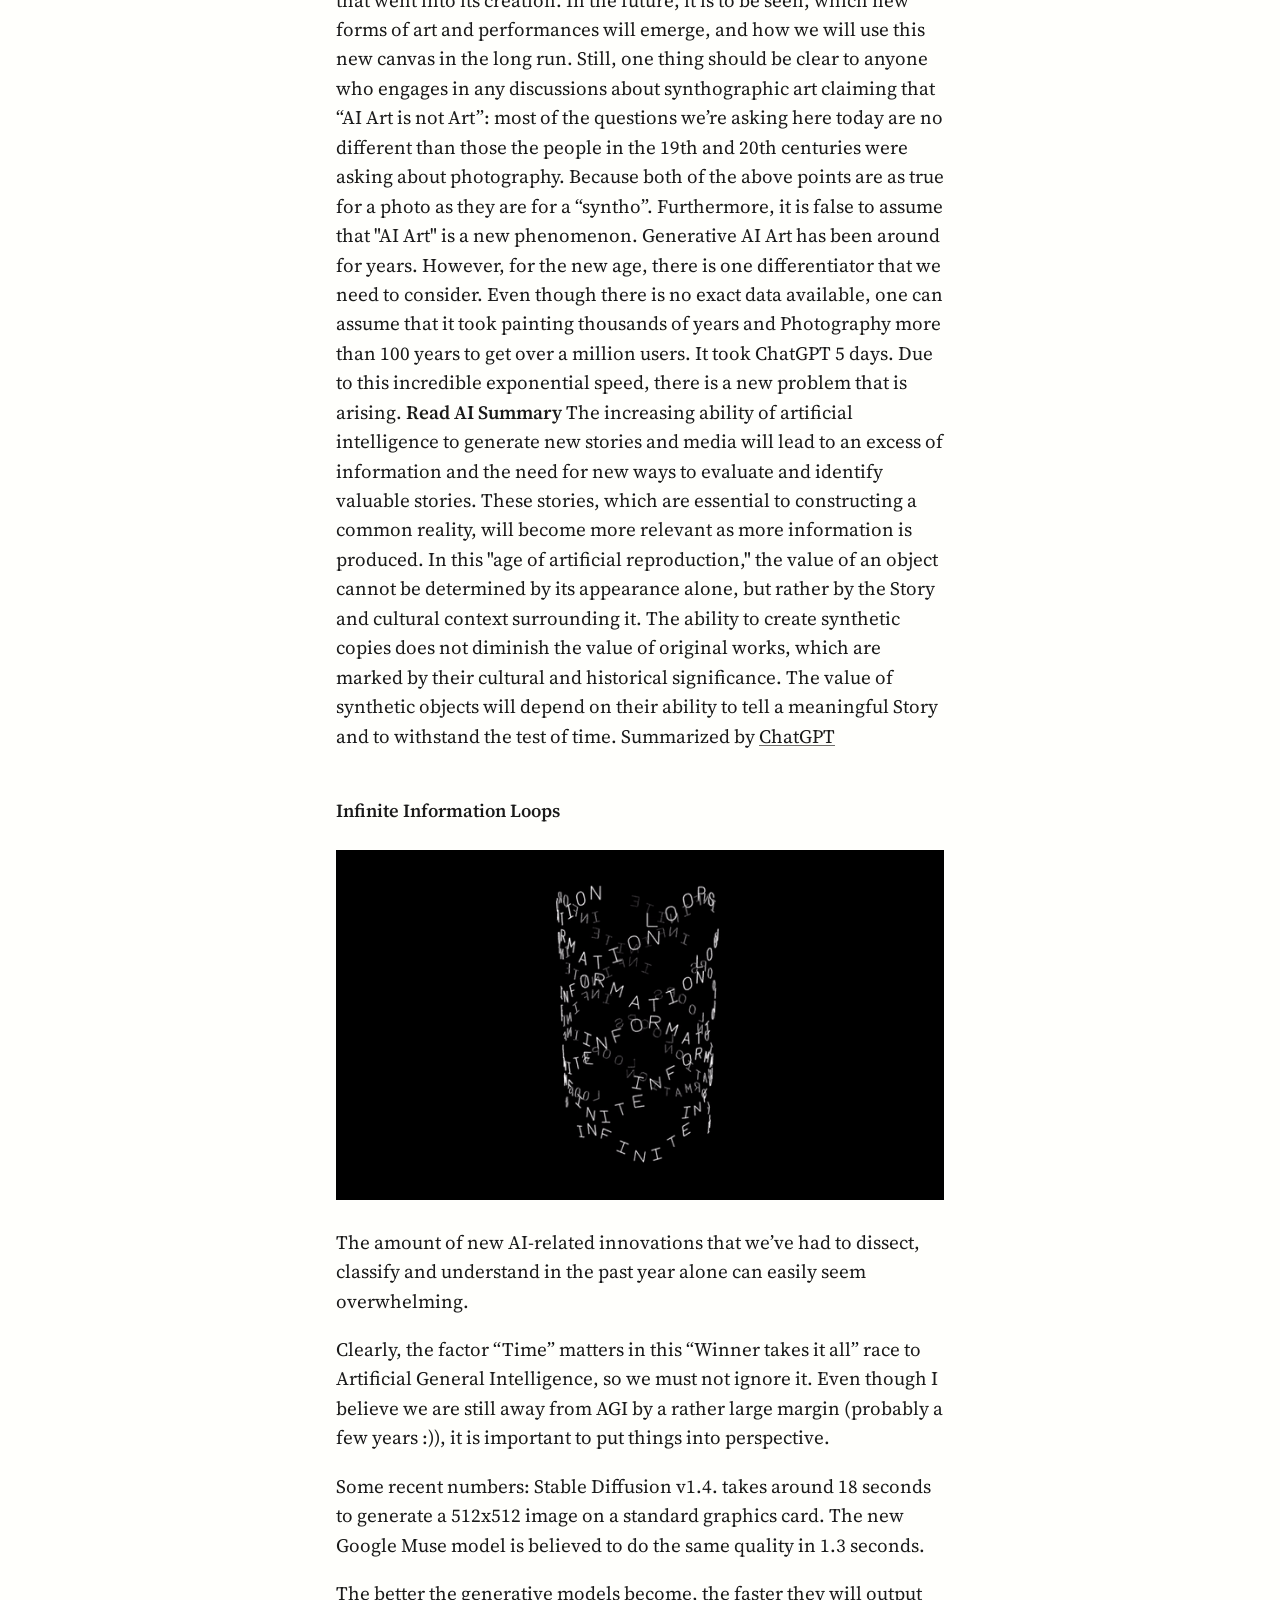
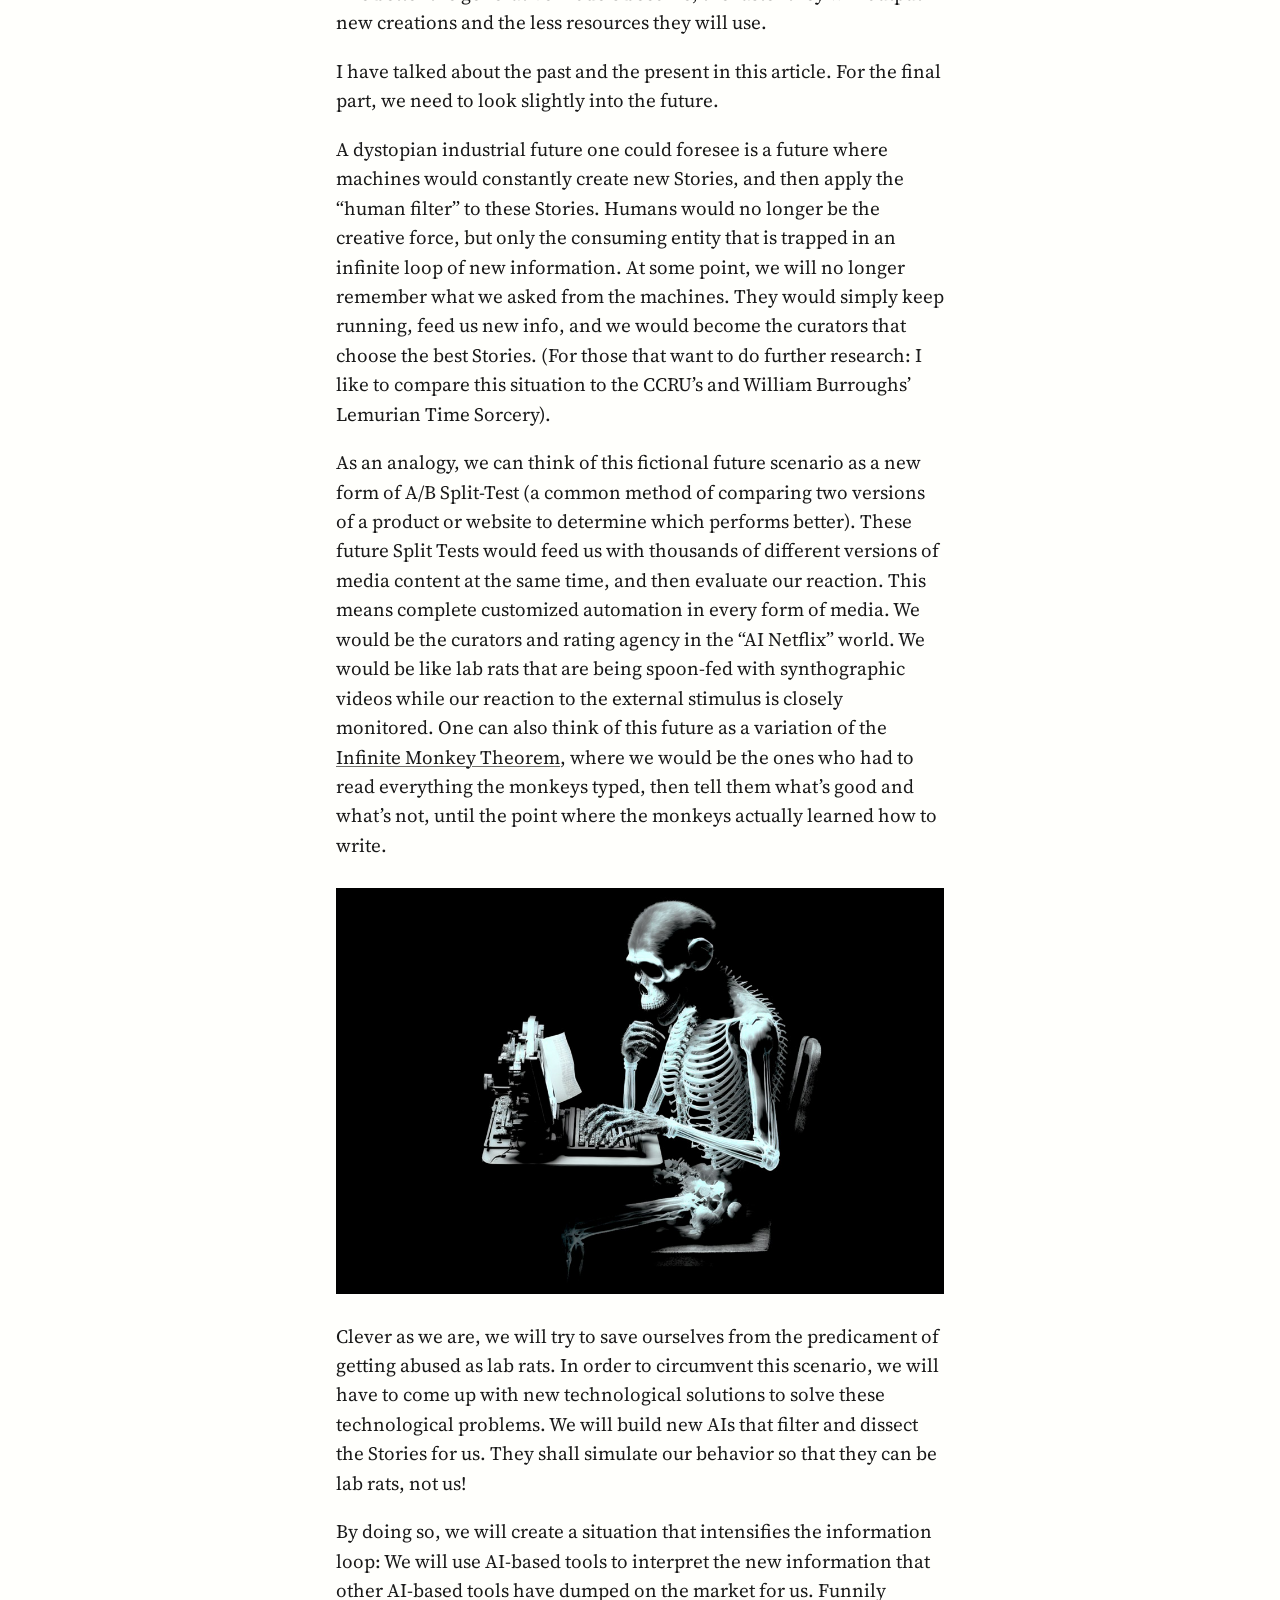
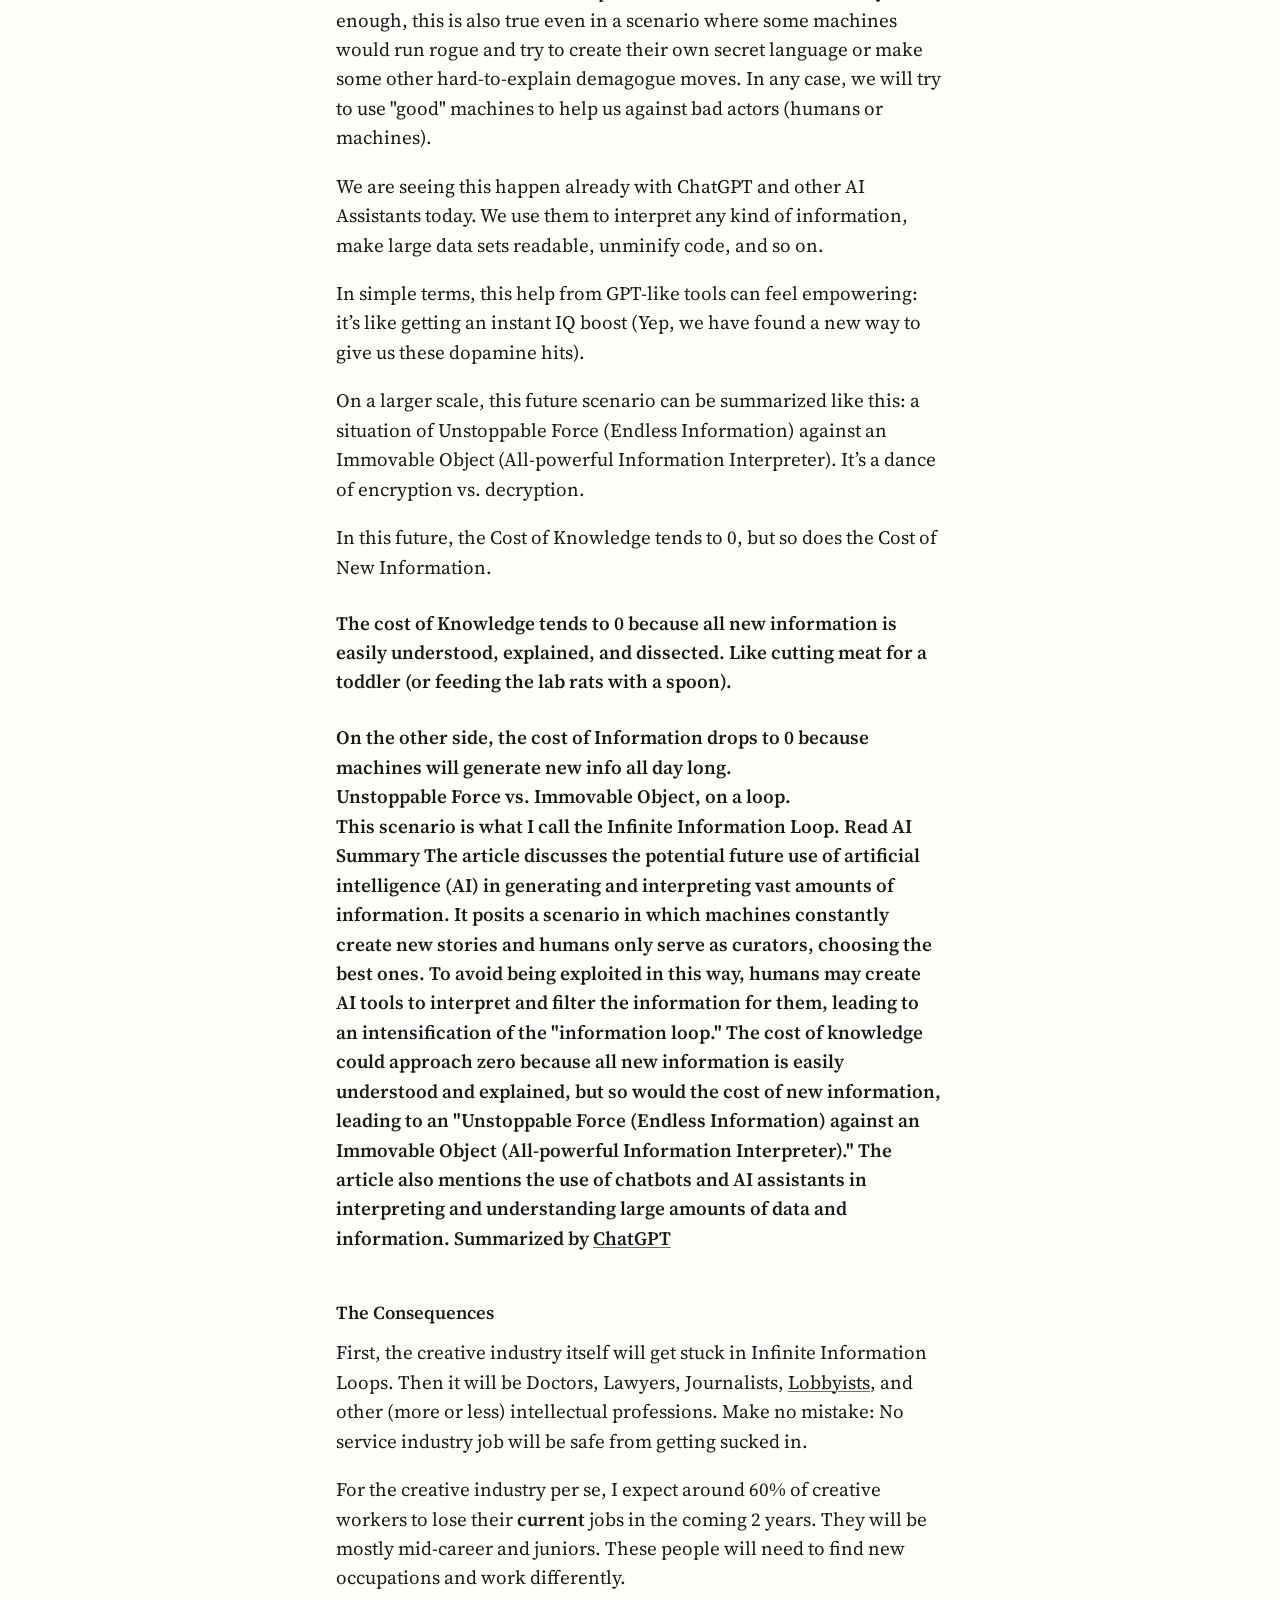
==== commit 2f2d7ecb: "SEO and speed: redirects, share images, local fonts, Lore in HTML - nginx: permanent redirects for t" ====
--- a/infiniteinformationloops/index.html
+++ b/infiniteinformationloops/index.html
@@ -21,28 +21,26 @@
   <meta property="og:title" content="Infinite Information Loops">
   <meta property="og:description" content="A man-made technological trap that stresses the boundaries of our realities.">
   <meta property="og:url" content="https://www.mitchoz.com/infiniteinformationloops/">
-  <meta property="og:image" content="https://www.mitchoz.com/og-image.png">
+  <meta property="og:image" content="https://www.mitchoz.com/assets/og/infiniteinformationloops.jpg">
   <meta property="og:image:width" content="1200">
   <meta property="og:image:height" content="630">
-  <meta property="og:image:alt" content="The Misch Strotz logo on black">
+  <meta property="og:image:alt" content="Cover of Infinite Information Loops">
   <meta property="article:published_time" content="2023-01-06">
   <meta property="article:author" content="Misch Strotz">
   <meta name="twitter:card" content="summary_large_image">
   <meta name="twitter:site" content="@mitch0z">
   <meta name="twitter:creator" content="@mitch0z">
-  <link rel="preconnect" href="https://fonts.googleapis.com">
-  <link rel="preconnect" href="https://fonts.gstatic.com" crossorigin>
-  <link href="https://fonts.googleapis.com/css2?family=Source+Serif+4:ital,opsz,wght@0,8..60,400;0,8..60,600;1,8..60,400&display=swap" rel="stylesheet">
+  <link rel="preload" href="../assets/fonts/source-serif-4-latin-normal.woff2" as="font" type="font/woff2" crossorigin>
   <link rel="stylesheet" href="../styles.css">
   <script>
-    // Hold the text back for a moment so app.js can scramble it in; skipped with reduced motion, never longer than 2 s.
+    // Hold the text back for a moment so app.js can scramble it in; skipped with reduced motion, never longer than 1 s.
     if (!matchMedia("(prefers-reduced-motion: reduce)").matches) {
       document.documentElement.classList.add("scramble-wait");
-      setTimeout(() => document.documentElement.classList.remove("scramble-wait"), 2000);
+      setTimeout(() => document.documentElement.classList.remove("scramble-wait"), 1000);
     }
   </script>
   <base target="_blank">
-  <script type="application/ld+json">{"@context": "https://schema.org", "@type": "Article", "headline": "Infinite Information Loops", "description": "A man-made technological trap that stresses the boundaries of our realities.", "datePublished": "2023-01-06", "image": "https://www.mitchoz.com/assets/img/textfiles/INFLOOPSCOVER_compr.webp", "url": "https://www.mitchoz.com/infiniteinformationloops", "author": {"@type": "Person", "name": "Misch Strotz", "url": "https://www.mitchoz.com"}}</script>
+  <script type="application/ld+json">{"@context": "https://schema.org", "@type": "Article", "headline": "Infinite Information Loops", "description": "A man-made technological trap that stresses the boundaries of our realities.", "datePublished": "2023-01-06", "image": "https://www.mitchoz.com/assets/img/textfiles/INFLOOPSCOVER_compr.webp", "url": "https://www.mitchoz.com/infiniteinformationloops/", "author": {"@type": "Person", "name": "Misch Strotz", "url": "https://www.mitchoz.com/"}}</script>
 </head>
 <body>
   <main class="essay">
--- a/styles.css
+++ b/styles.css
@@ -1,3 +1,26 @@
+/* Source Serif 4, served from this site (no request to Google Fonts). Variable font: one file covers
+   400 to 600 and the optical sizes. Licence: assets/fonts/OFL.txt */
+@font-face {
+  font-family: "Source Serif 4"; font-style: normal; font-weight: 400 600; font-display: swap;
+  src: url(assets/fonts/source-serif-4-latin-normal.woff2) format("woff2");
+  unicode-range: U+0000-00FF, U+0131, U+0152-0153, U+02BB-02BC, U+02C6, U+02DA, U+02DC, U+0304, U+0308, U+0329, U+2000-206F, U+20AC, U+2122, U+2191, U+2193, U+2212, U+2215, U+FEFF, U+FFFD;
+}
+@font-face {
+  font-family: "Source Serif 4"; font-style: normal; font-weight: 400 600; font-display: swap;
+  src: url(assets/fonts/source-serif-4-latin-ext-normal.woff2) format("woff2");
+  unicode-range: U+0100-02BA, U+02BD-02C5, U+02C7-02CC, U+02CE-02D7, U+02DD-02FF, U+0304, U+0308, U+0329, U+1D00-1DBF, U+1E00-1E9F, U+1EF2-1EFF, U+2020, U+20A0-20AB, U+20AD-20C4, U+2113, U+2C60-2C7F, U+A720-A7FF;
+}
+@font-face {
+  font-family: "Source Serif 4"; font-style: italic; font-weight: 400; font-display: swap;
+  src: url(assets/fonts/source-serif-4-latin-italic.woff2) format("woff2");
+  unicode-range: U+0000-00FF, U+0131, U+0152-0153, U+02BB-02BC, U+02C6, U+02DA, U+02DC, U+0304, U+0308, U+0329, U+2000-206F, U+20AC, U+2122, U+2191, U+2193, U+2212, U+2215, U+FEFF, U+FFFD;
+}
+@font-face {
+  font-family: "Source Serif 4"; font-style: italic; font-weight: 400; font-display: swap;
+  src: url(assets/fonts/source-serif-4-latin-ext-italic.woff2) format("woff2");
+  unicode-range: U+0100-02BA, U+02BD-02C5, U+02C7-02CC, U+02CE-02D7, U+02DD-02FF, U+0304, U+0308, U+0329, U+1D00-1DBF, U+1E00-1E9F, U+1EF2-1EFF, U+2020, U+20A0-20AB, U+20AD-20C4, U+2113, U+2C60-2C7F, U+A720-A7FF;
+}
+
 :root {
   --bg: #fffffc;
   --ink: #1a1a1a;
@@ -66,12 +89,6 @@
 
 /* Notes */
 #notes-list li > div { color: var(--ink); }
-/* Placeholder rows while the tweets load: ASCII noise in the shape of a post */
-#notes-list .skeleton { color: var(--muted); }
-#notes-list .skeleton > div { color: var(--muted); }
-#notes-list .skeleton span { display: block; overflow: hidden; white-space: nowrap; }
-#notes-list .skeleton .skeleton-line { color: var(--ink); opacity: .55; }
-#notes-list .skeleton .skeleton-sub { font-size: .9rem; }
 /* Follow-ups under a story's first post */
 .story-posts { list-style: none; margin: 10px 0 4px; padding: 0 0 0 14px; border-left: 2px solid var(--rule); }
 /* Follow-ups sit inside a row, so they don't take the row's date column. */
@@ -143,6 +160,13 @@
   .press-kit { grid-template-columns: 5rem 1fr; }
 }
 
+/* 404 */
+.not-found .ascii-404 {
+  margin: 40px 0 0; font: 600 1.25rem/1.15 ui-monospace, "SF Mono", Menlo, Consolas, monospace;
+  color: var(--ink); white-space: pre; overflow: hidden;
+}
+@media (max-width: 520px) { .not-found .ascii-404 { font-size: 1rem; } }
+
 /* Press kit */
 .press .press-photos { display: grid; gap: 12px; margin: 16px 0; }
 .press .press-photos.portrait { grid-template-columns: repeat(3, 1fr); }
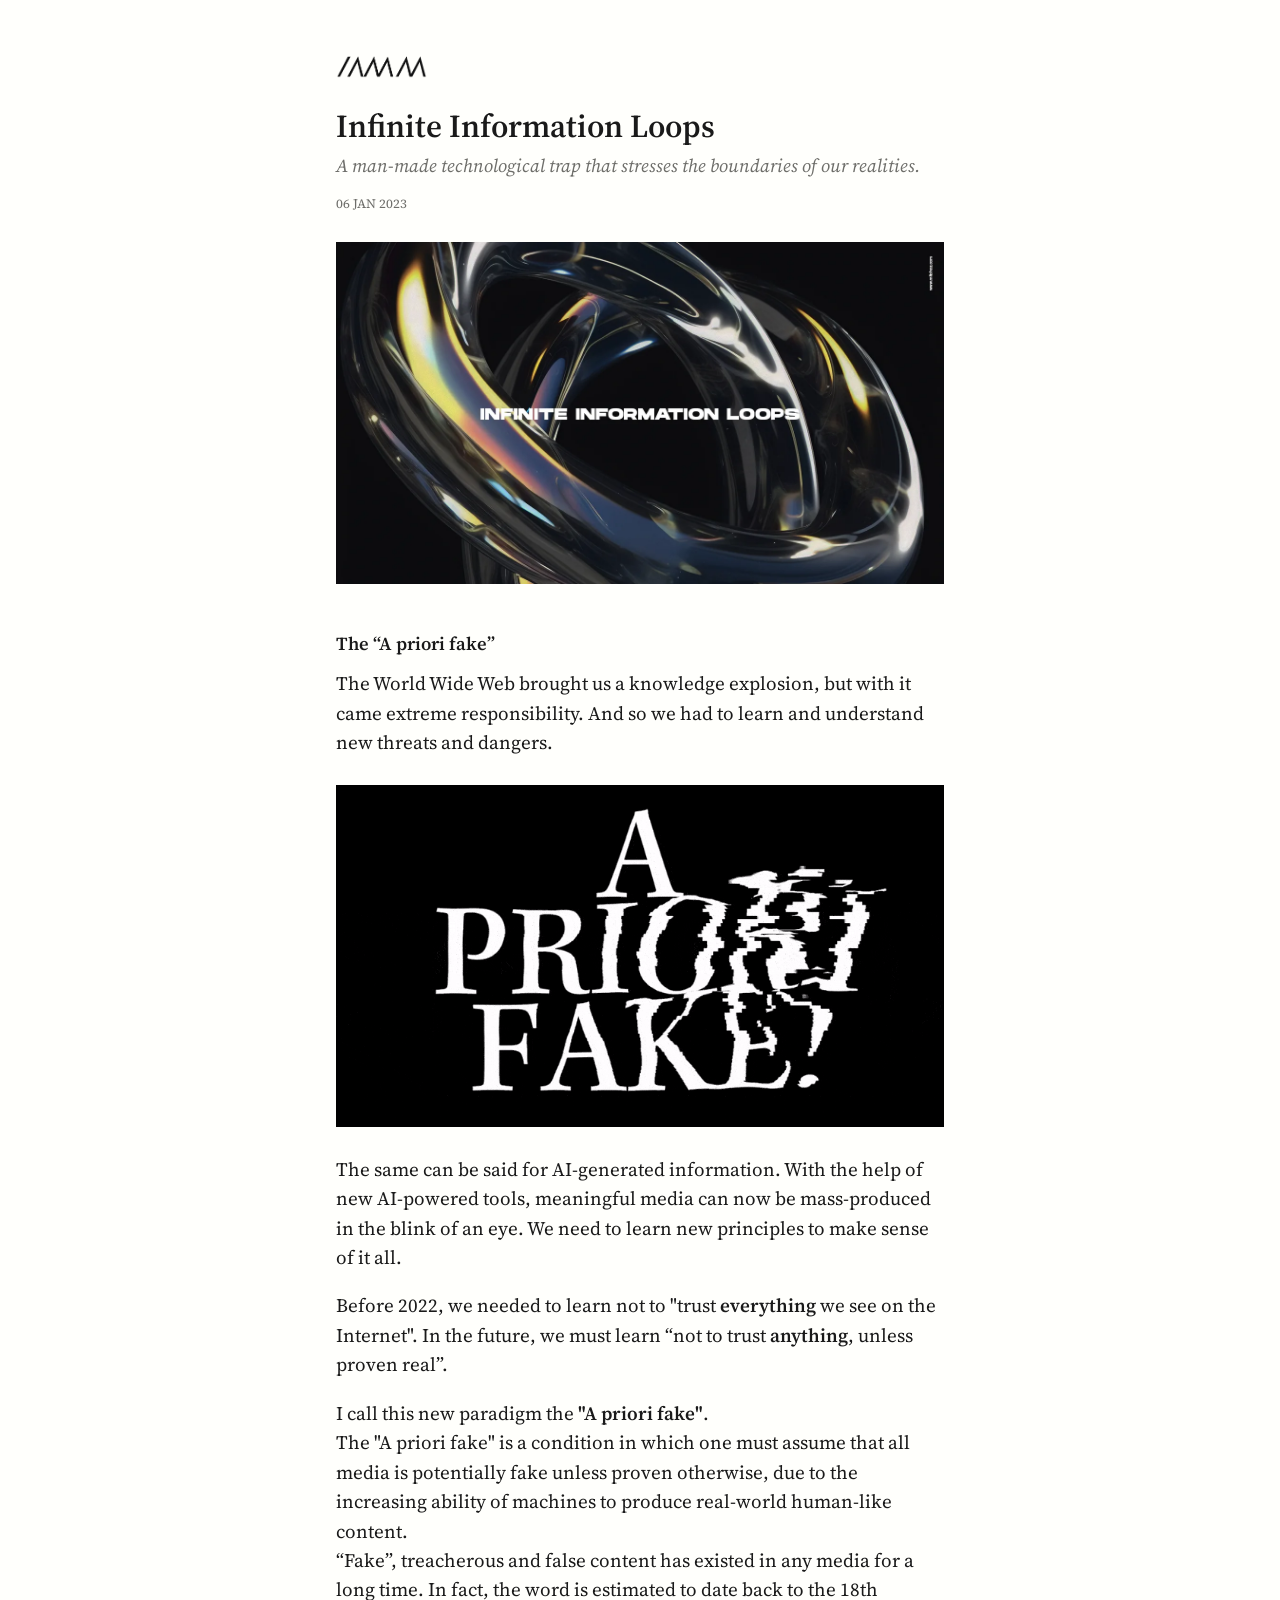
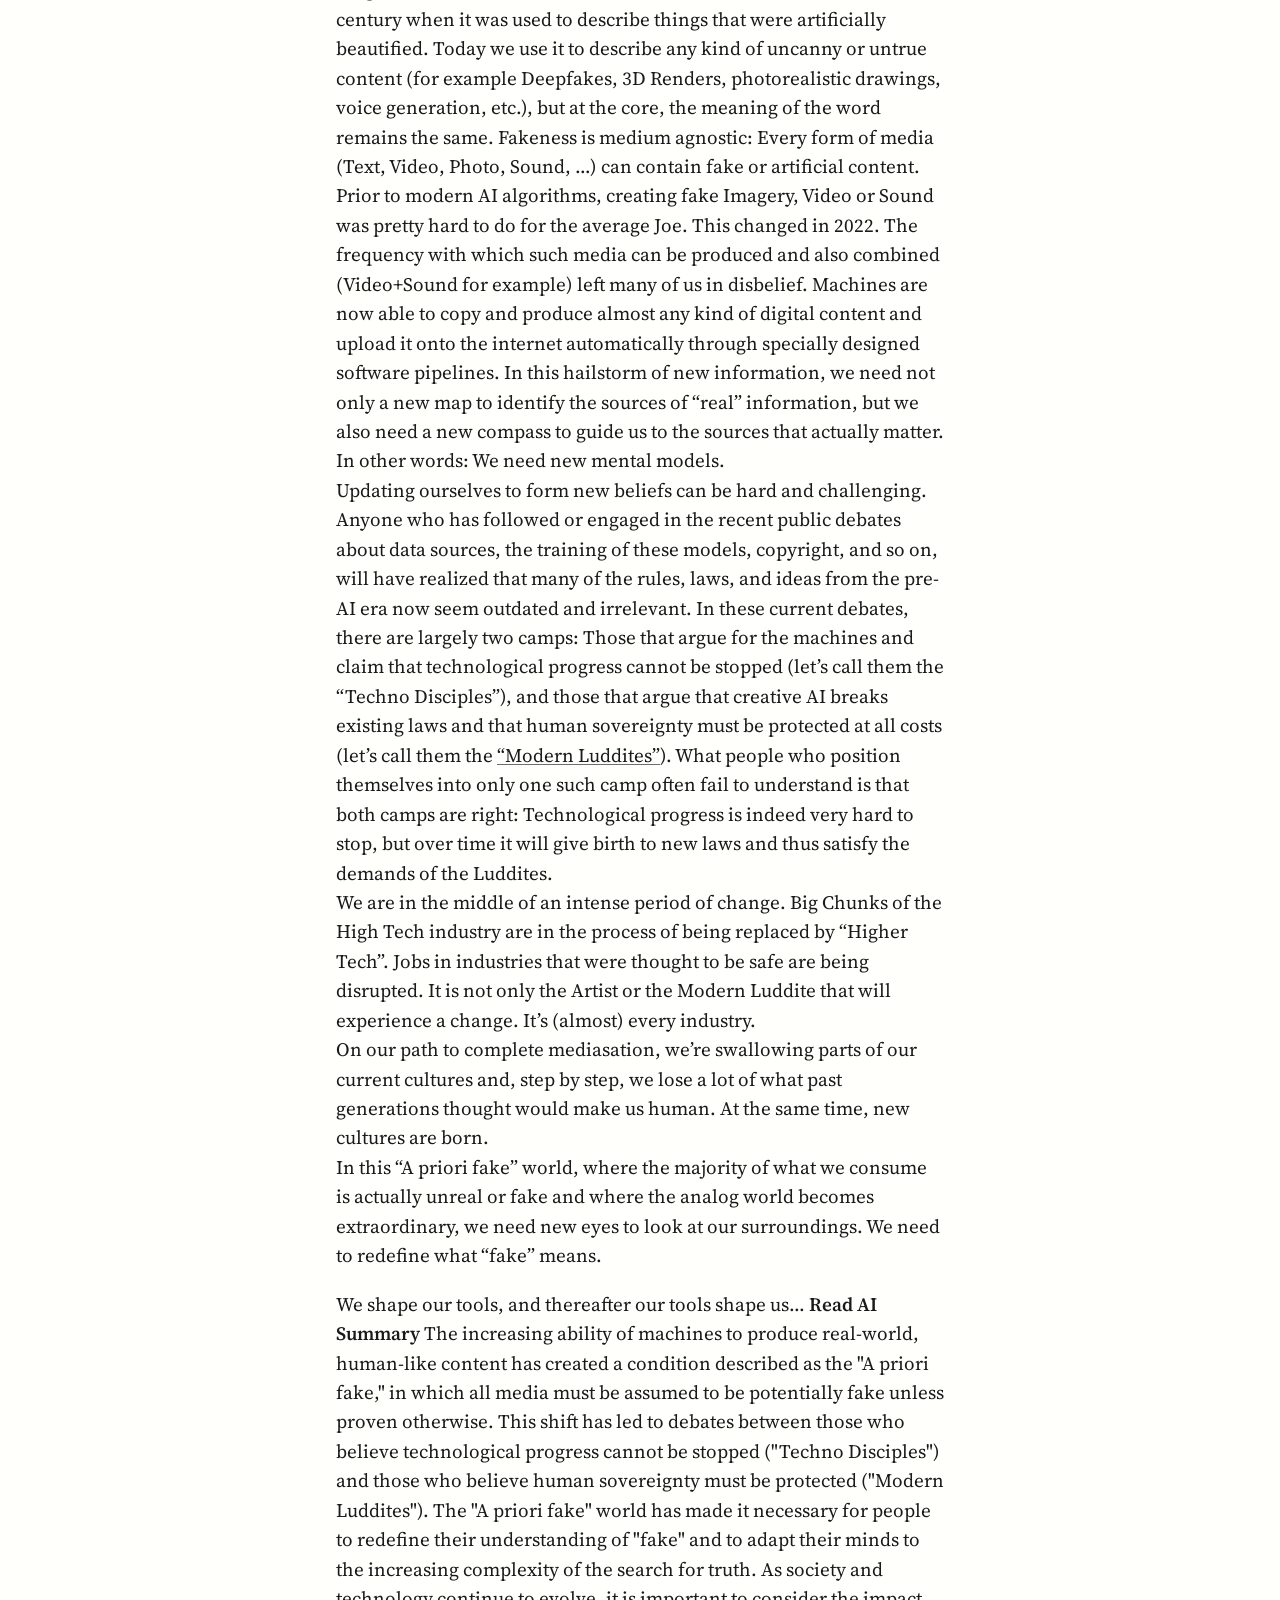
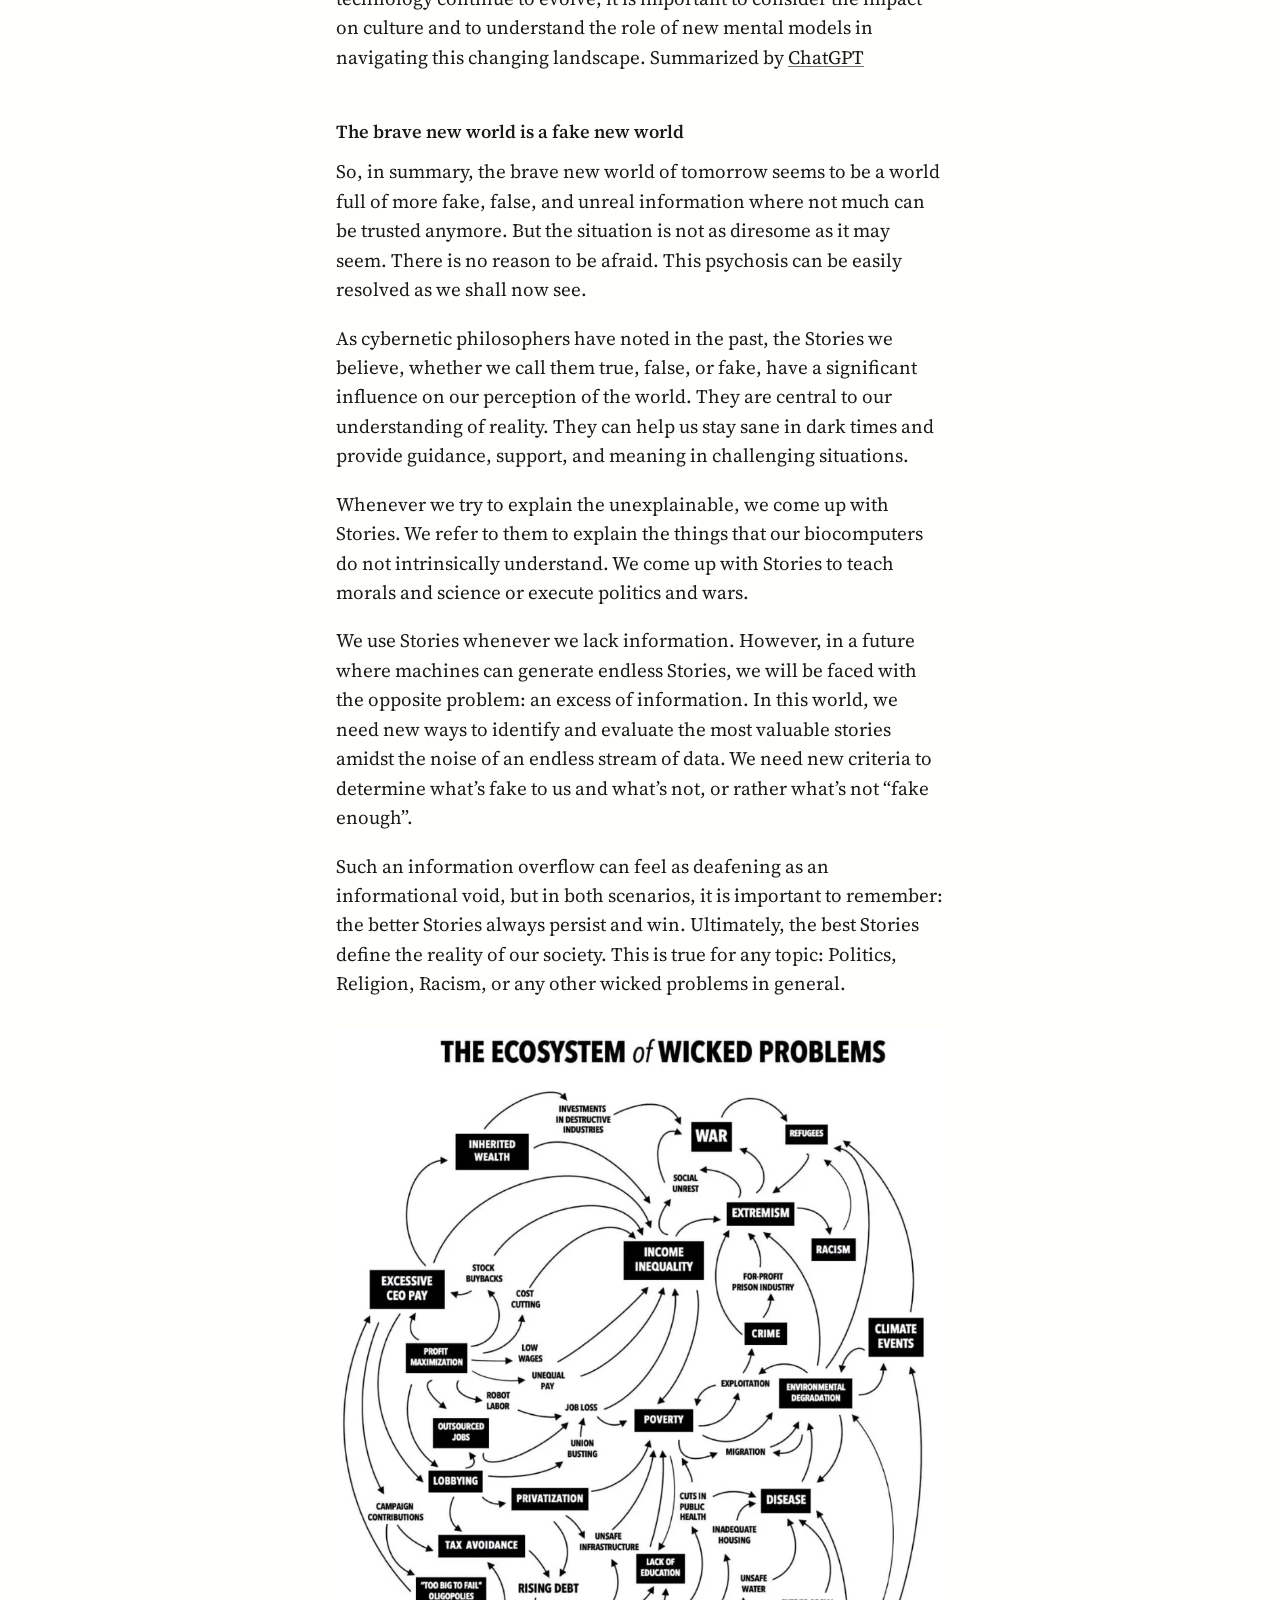
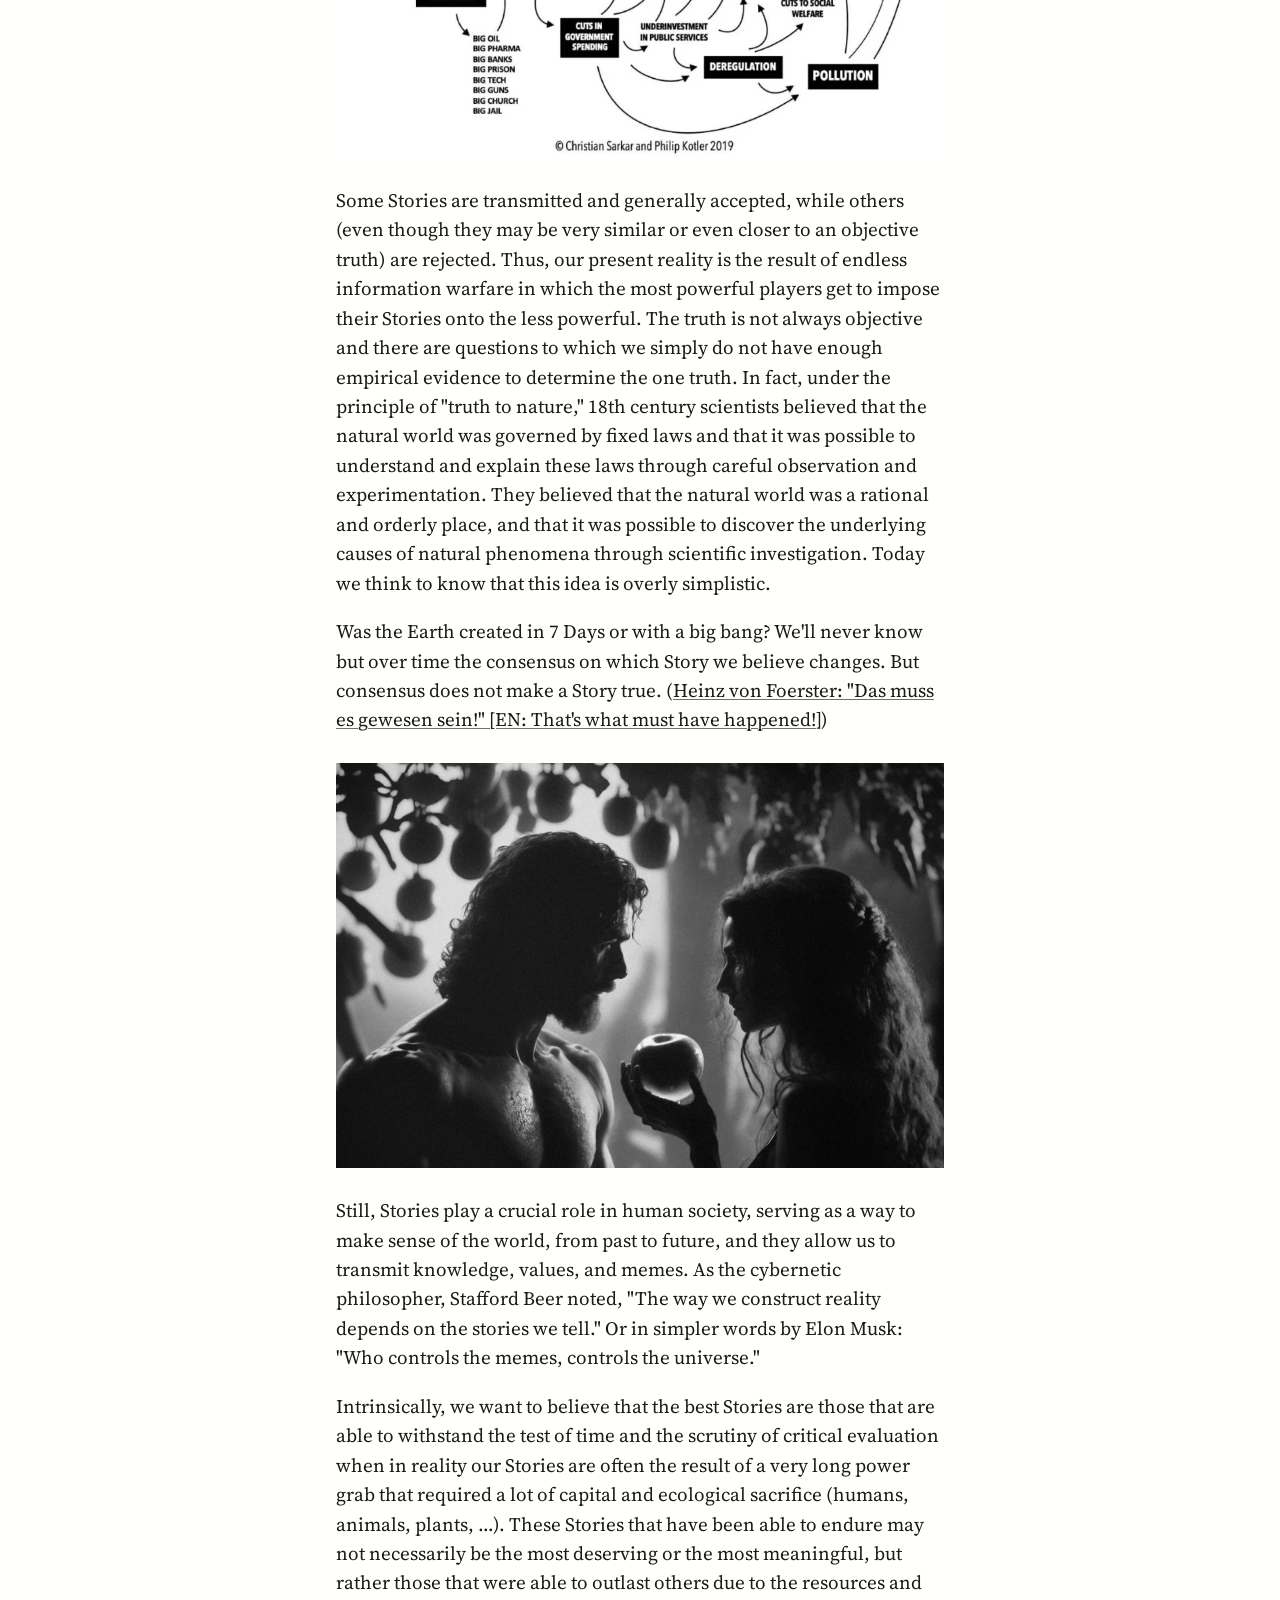
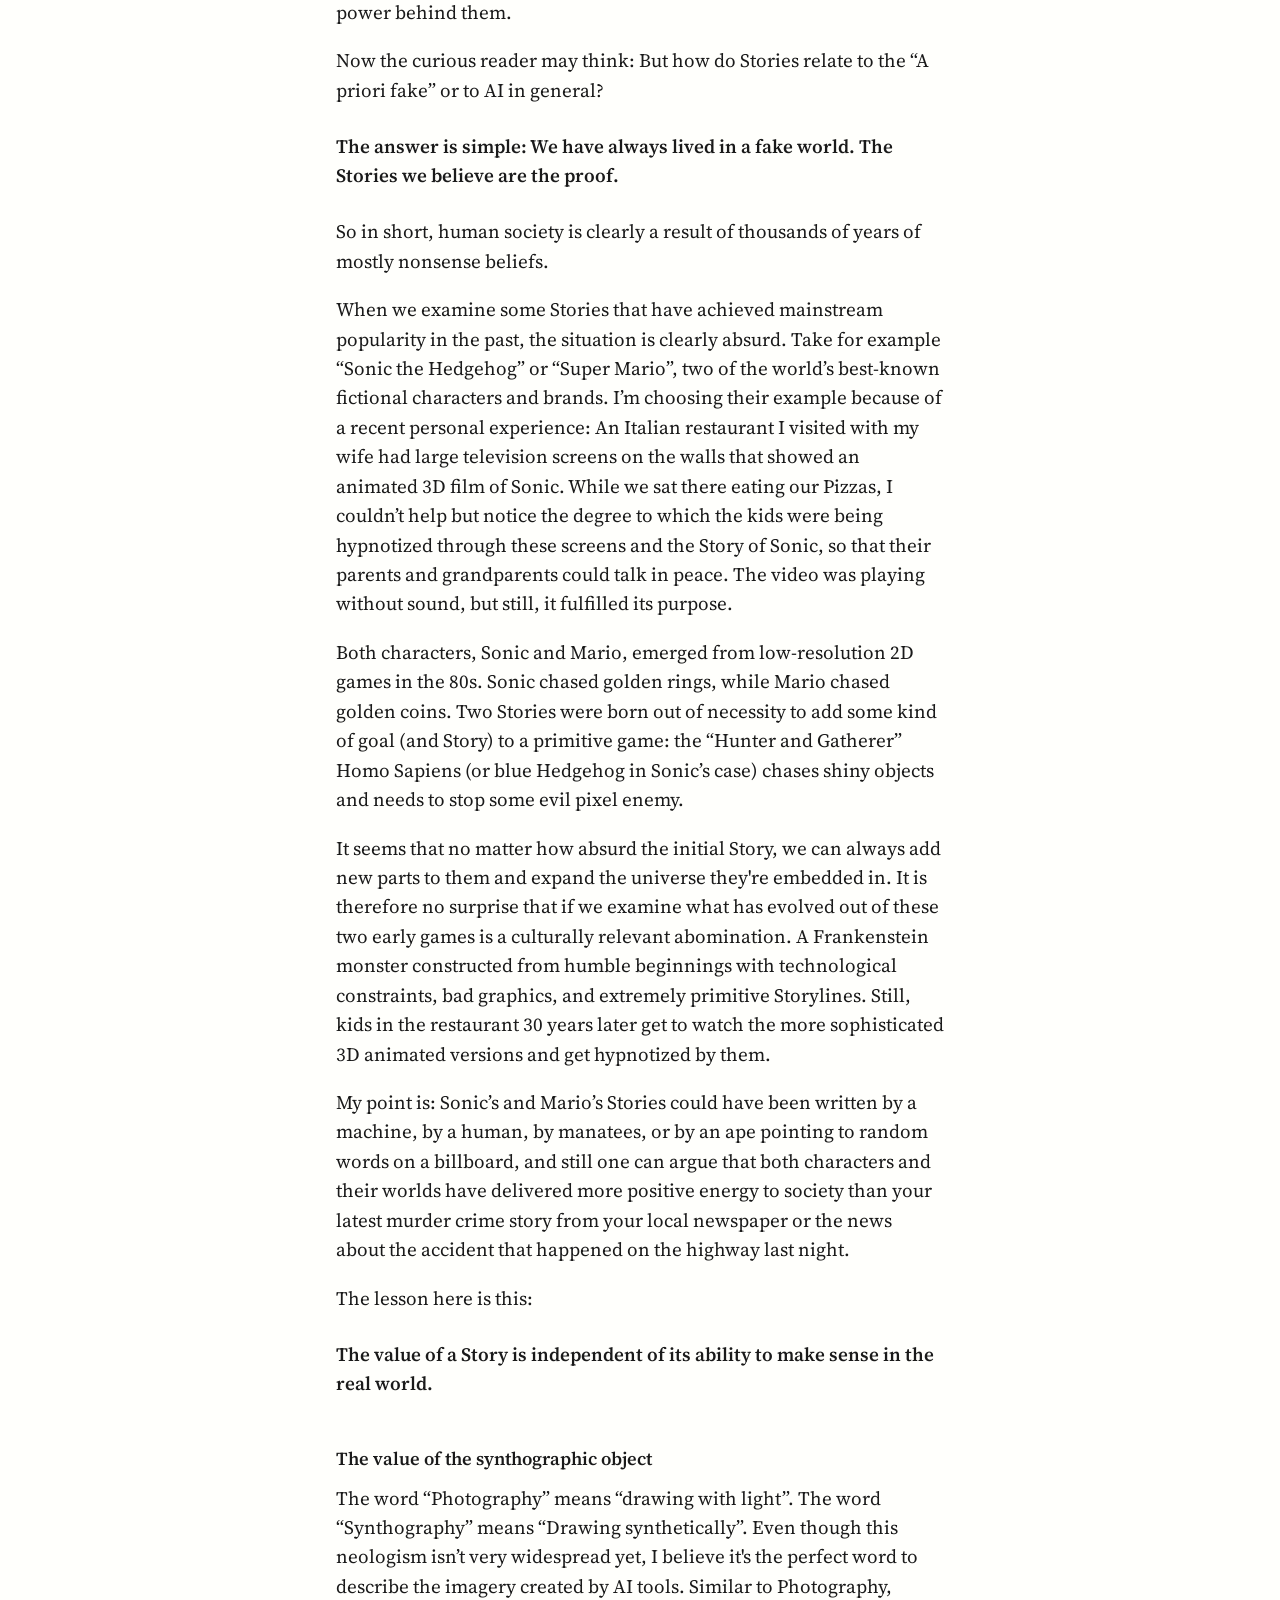
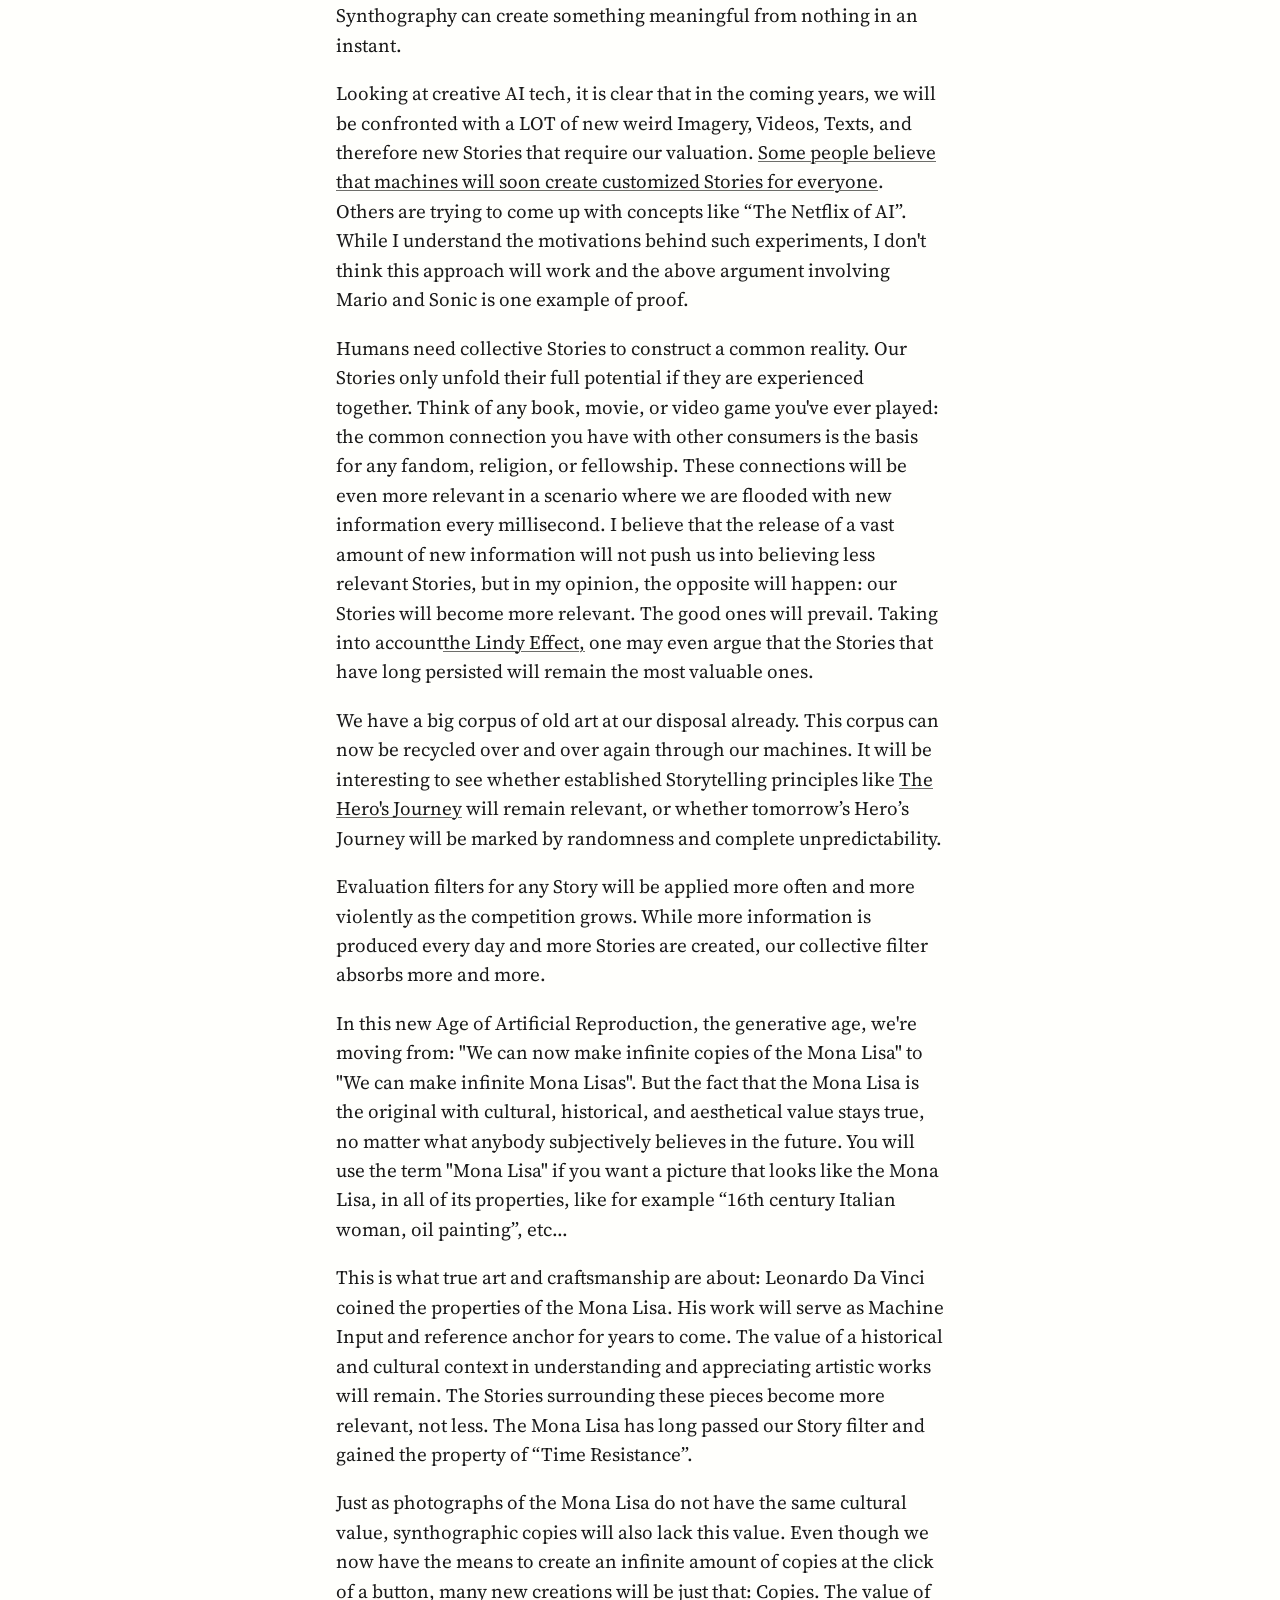
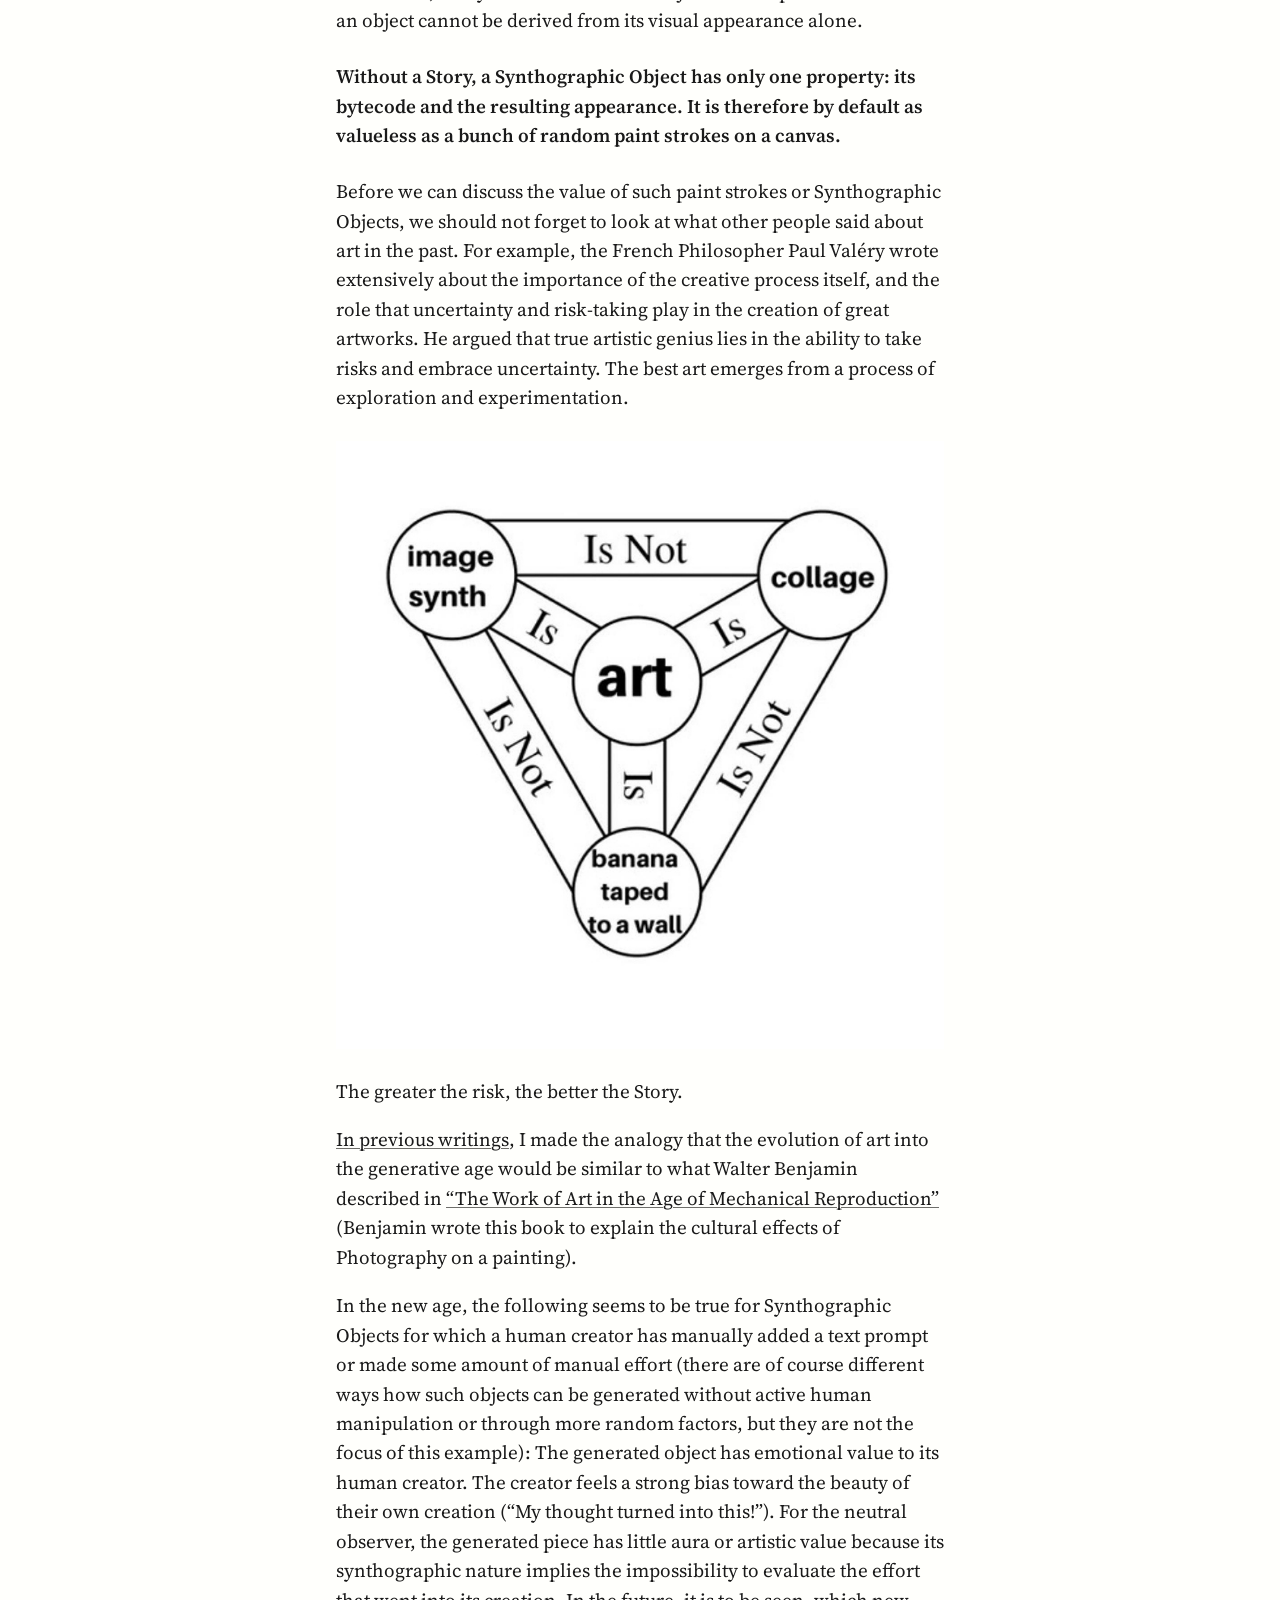
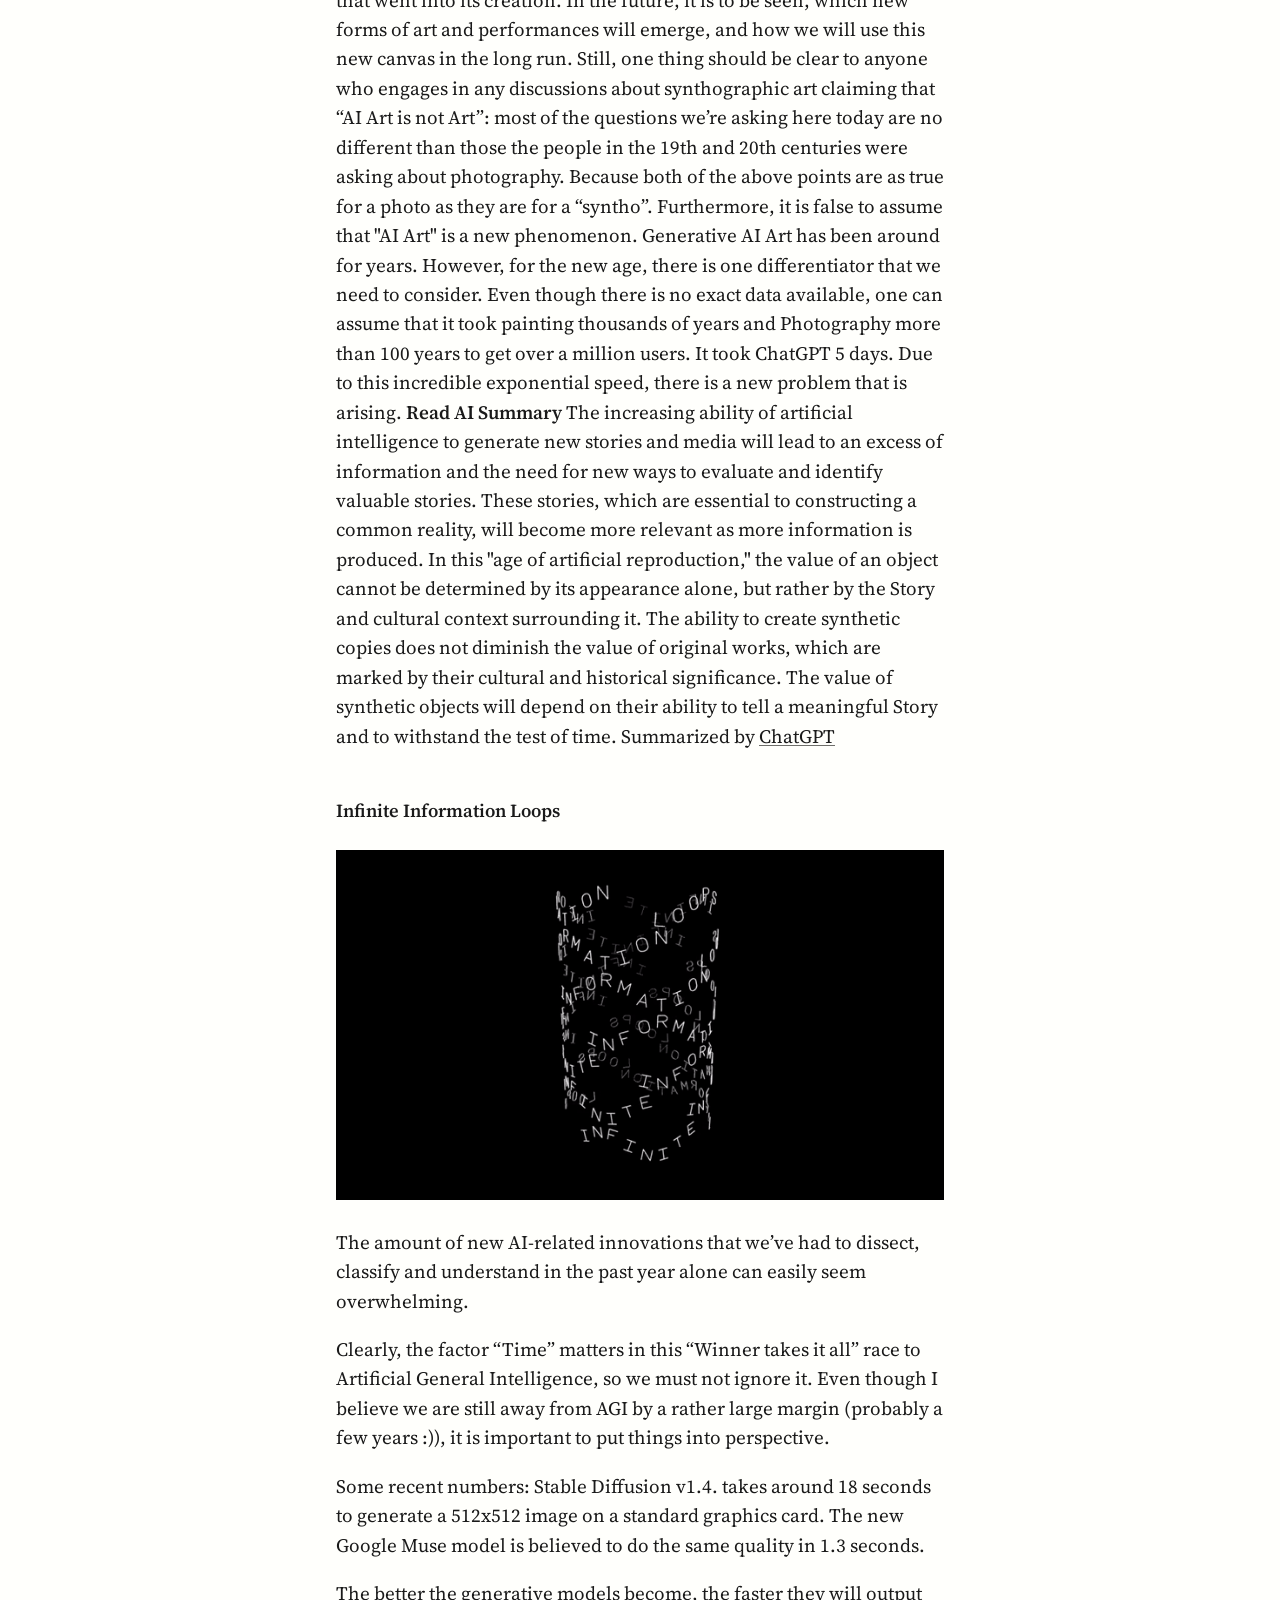
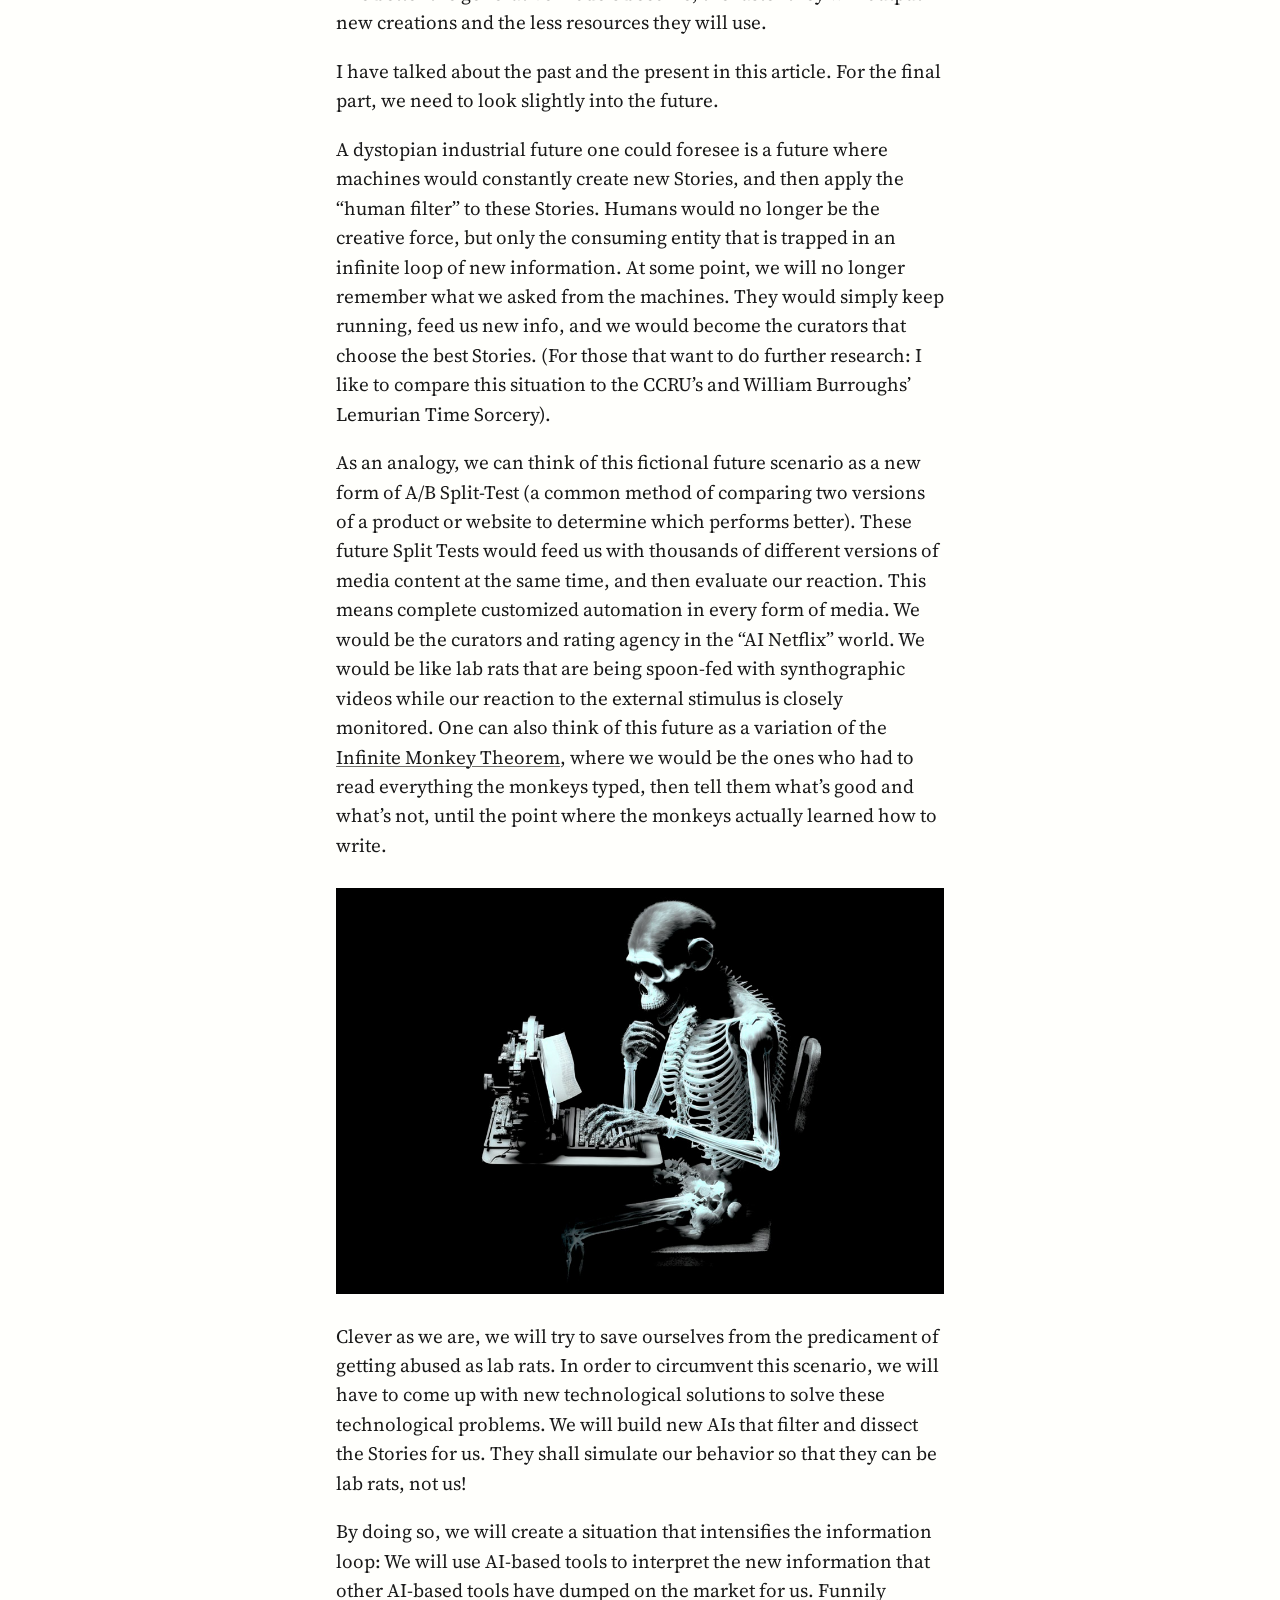
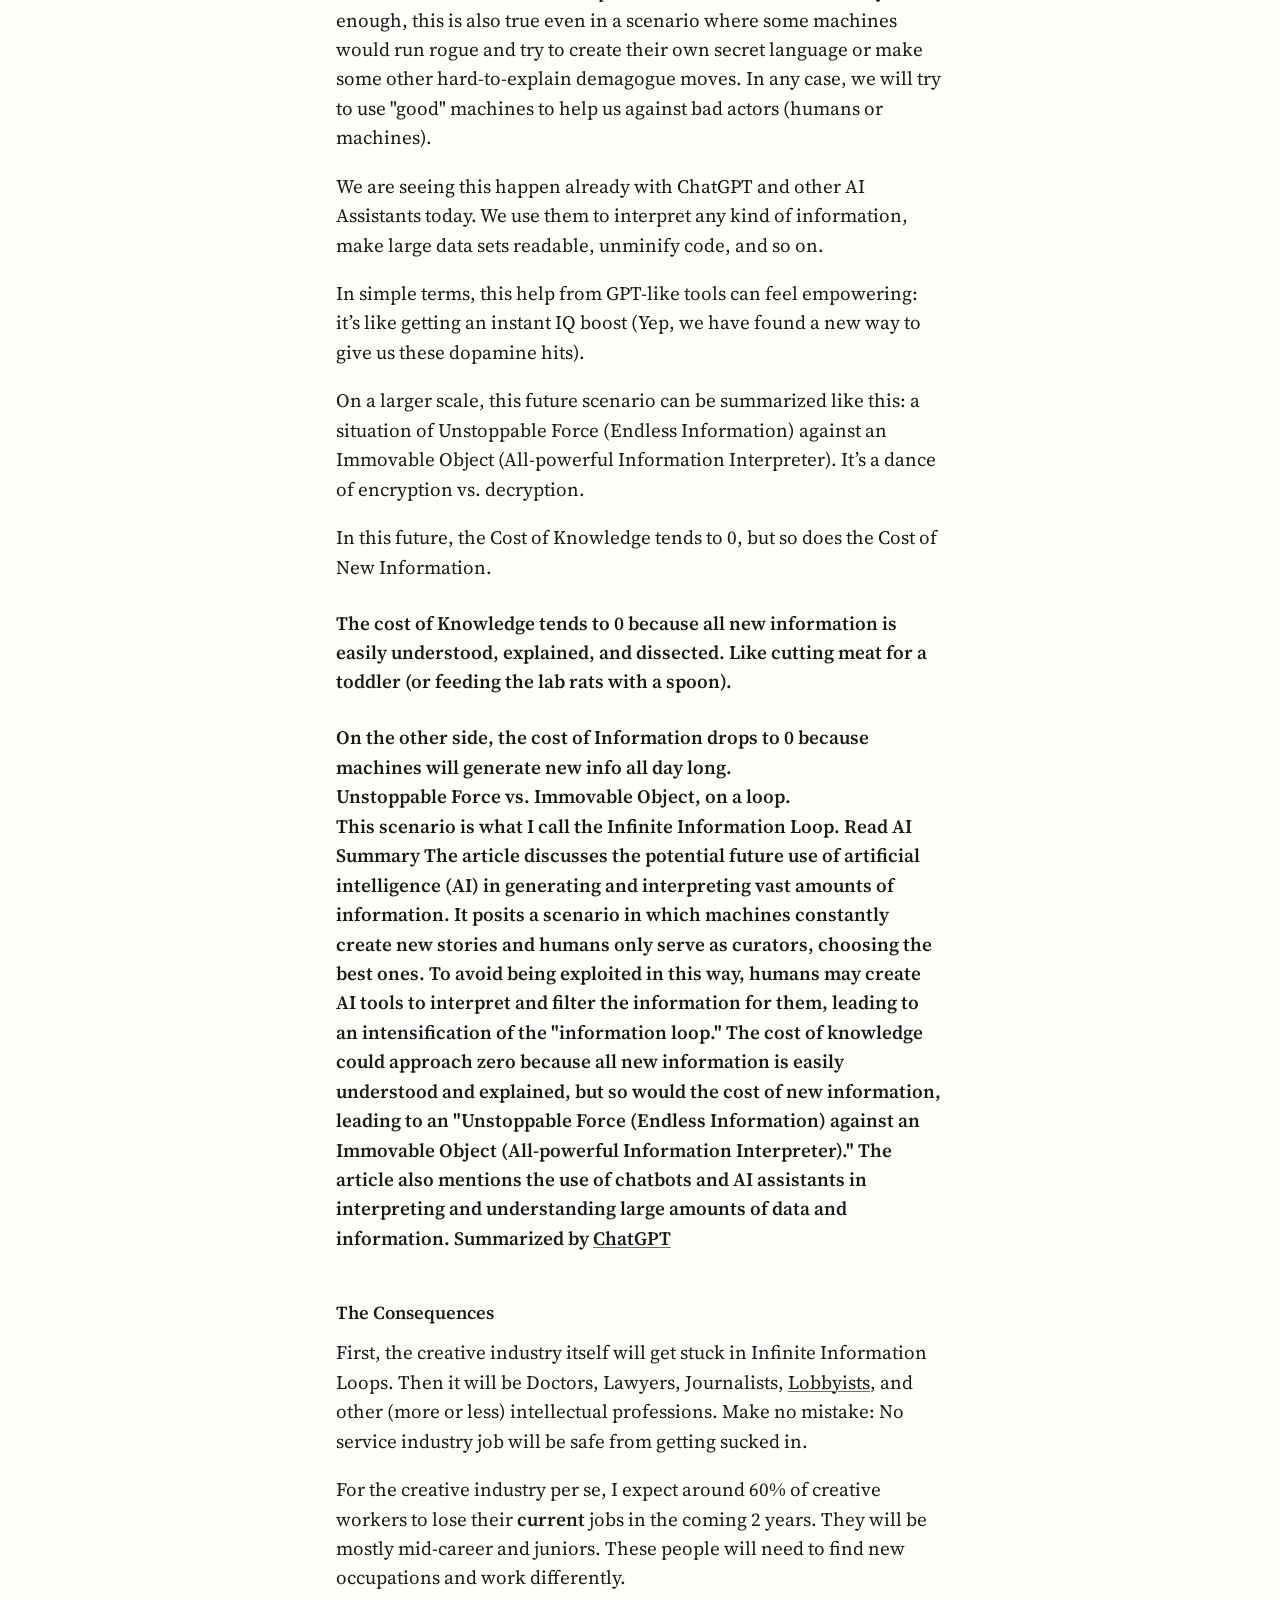
==== commit 6e6b21e6: "Browser bar colour and Android home-screen icons - theme-color matches the page: off-white in light " ====
--- a/infiniteinformationloops/index.html
+++ b/infiniteinformationloops/index.html
@@ -15,7 +15,9 @@
   <link rel="icon" href="../favicon.ico" sizes="any">
   <link rel="icon" type="image/png" sizes="32x32" href="../favicon-32.png">
   <link rel="apple-touch-icon" href="../apple-touch-icon.png">
-  <meta name="theme-color" content="#000000">
+  <meta name="theme-color" media="(prefers-color-scheme: light)" content="#fffffc">
+  <meta name="theme-color" media="(prefers-color-scheme: dark)" content="#111110">
+  <link rel="manifest" href="../site.webmanifest">
   <meta property="og:type" content="article">
   <meta property="og:site_name" content="Misch Strotz">
   <meta property="og:title" content="Infinite Information Loops">
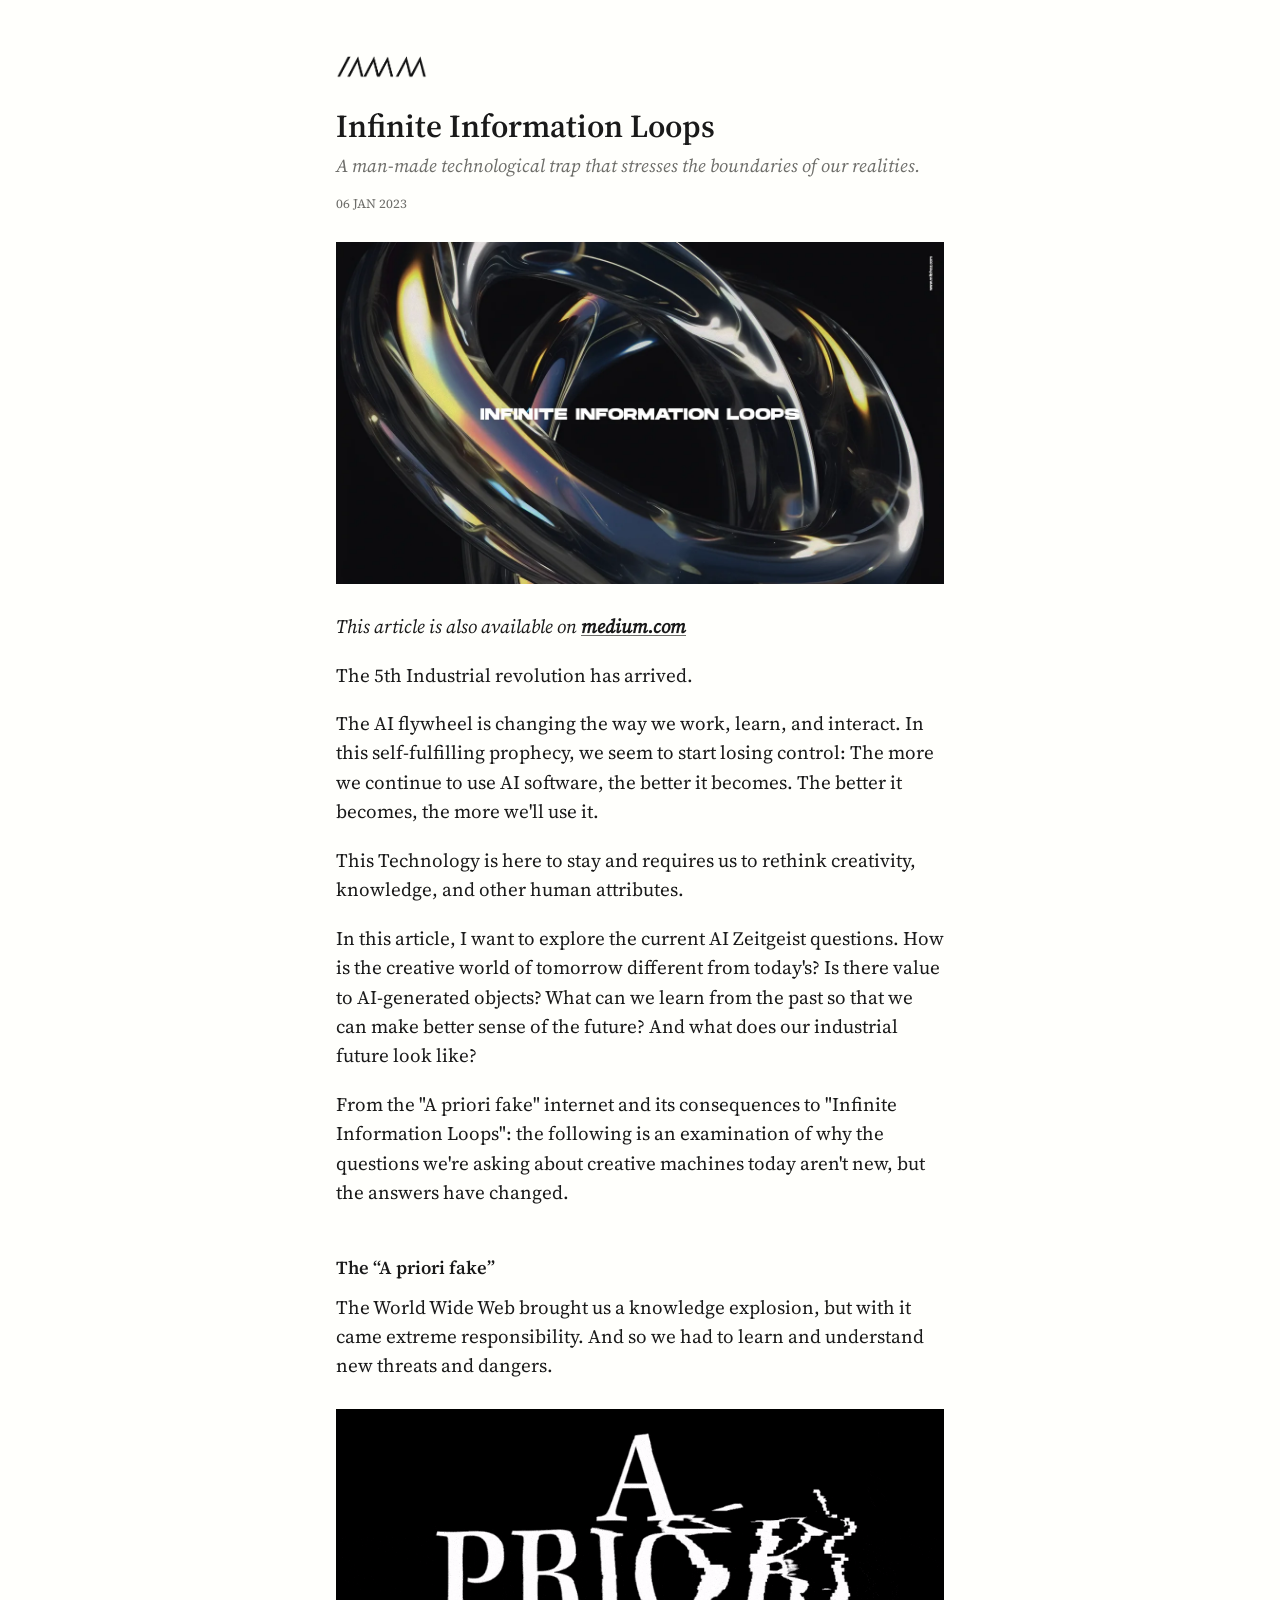
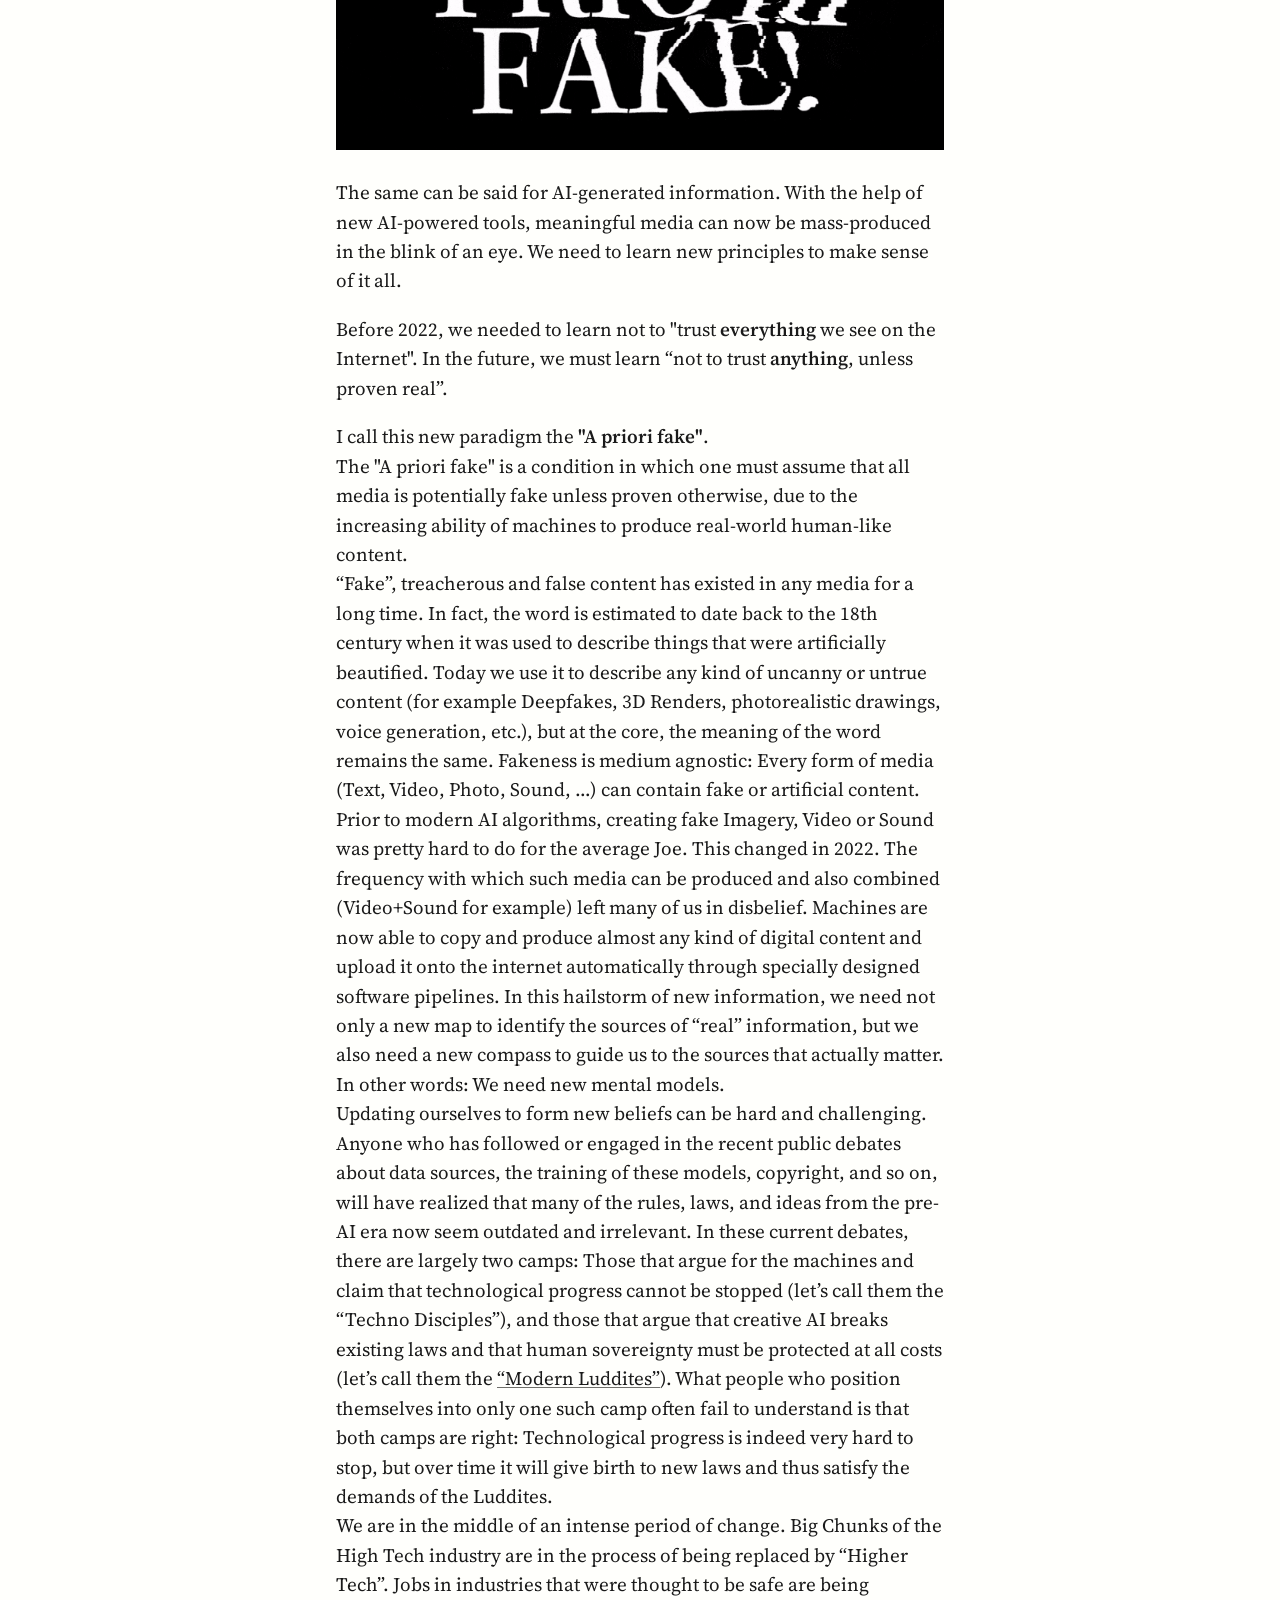
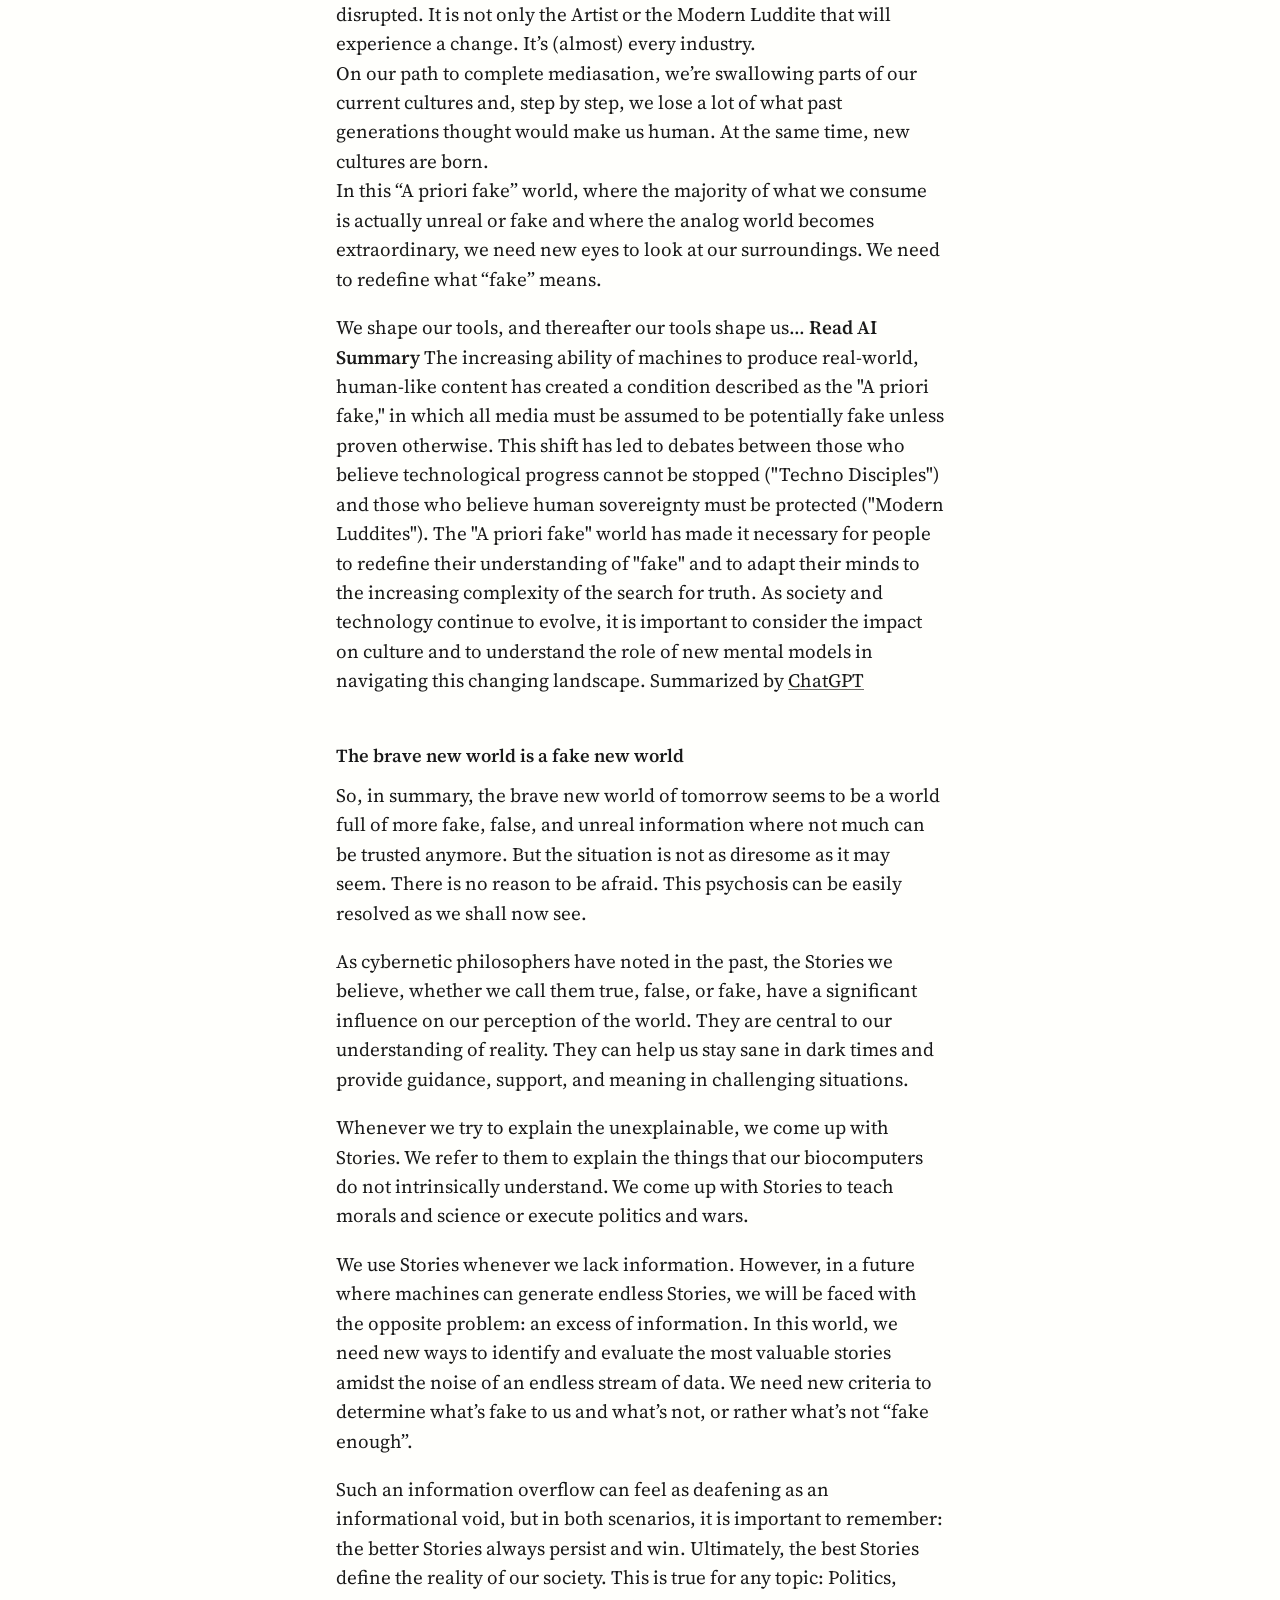
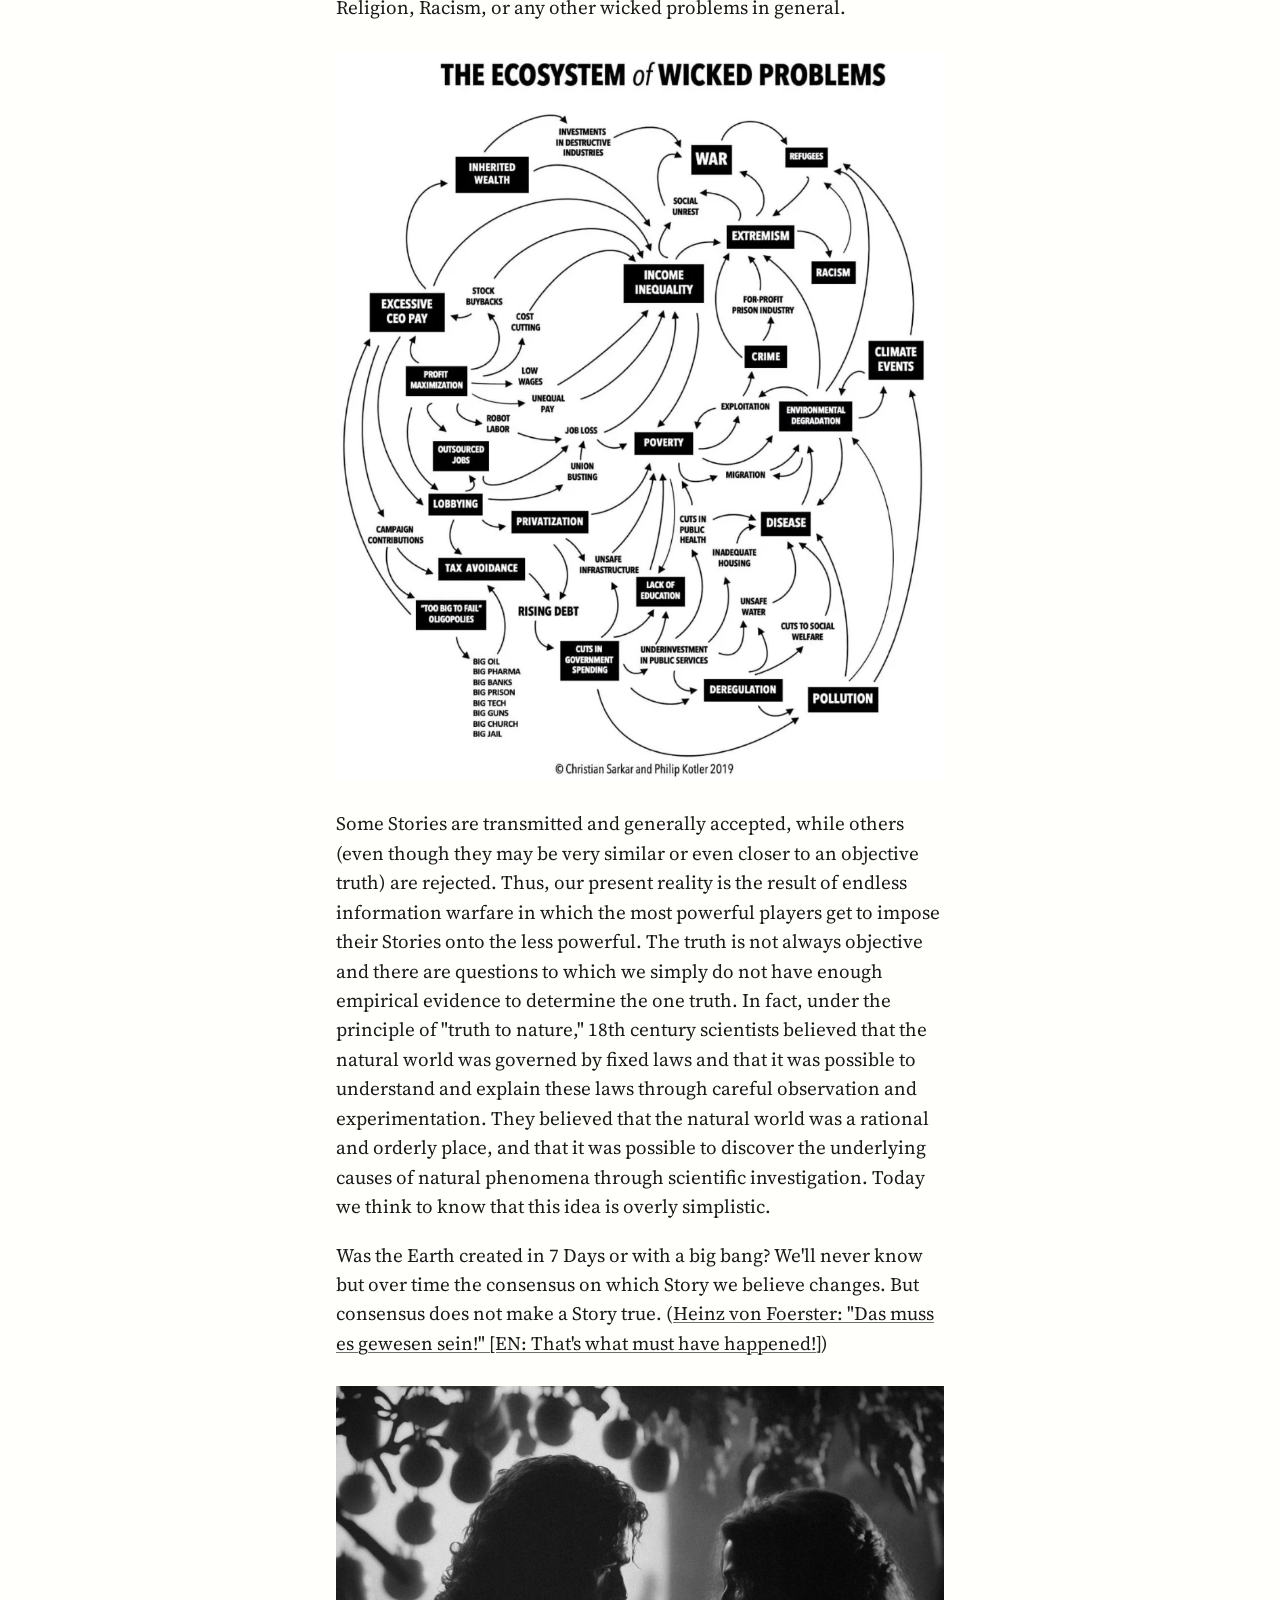
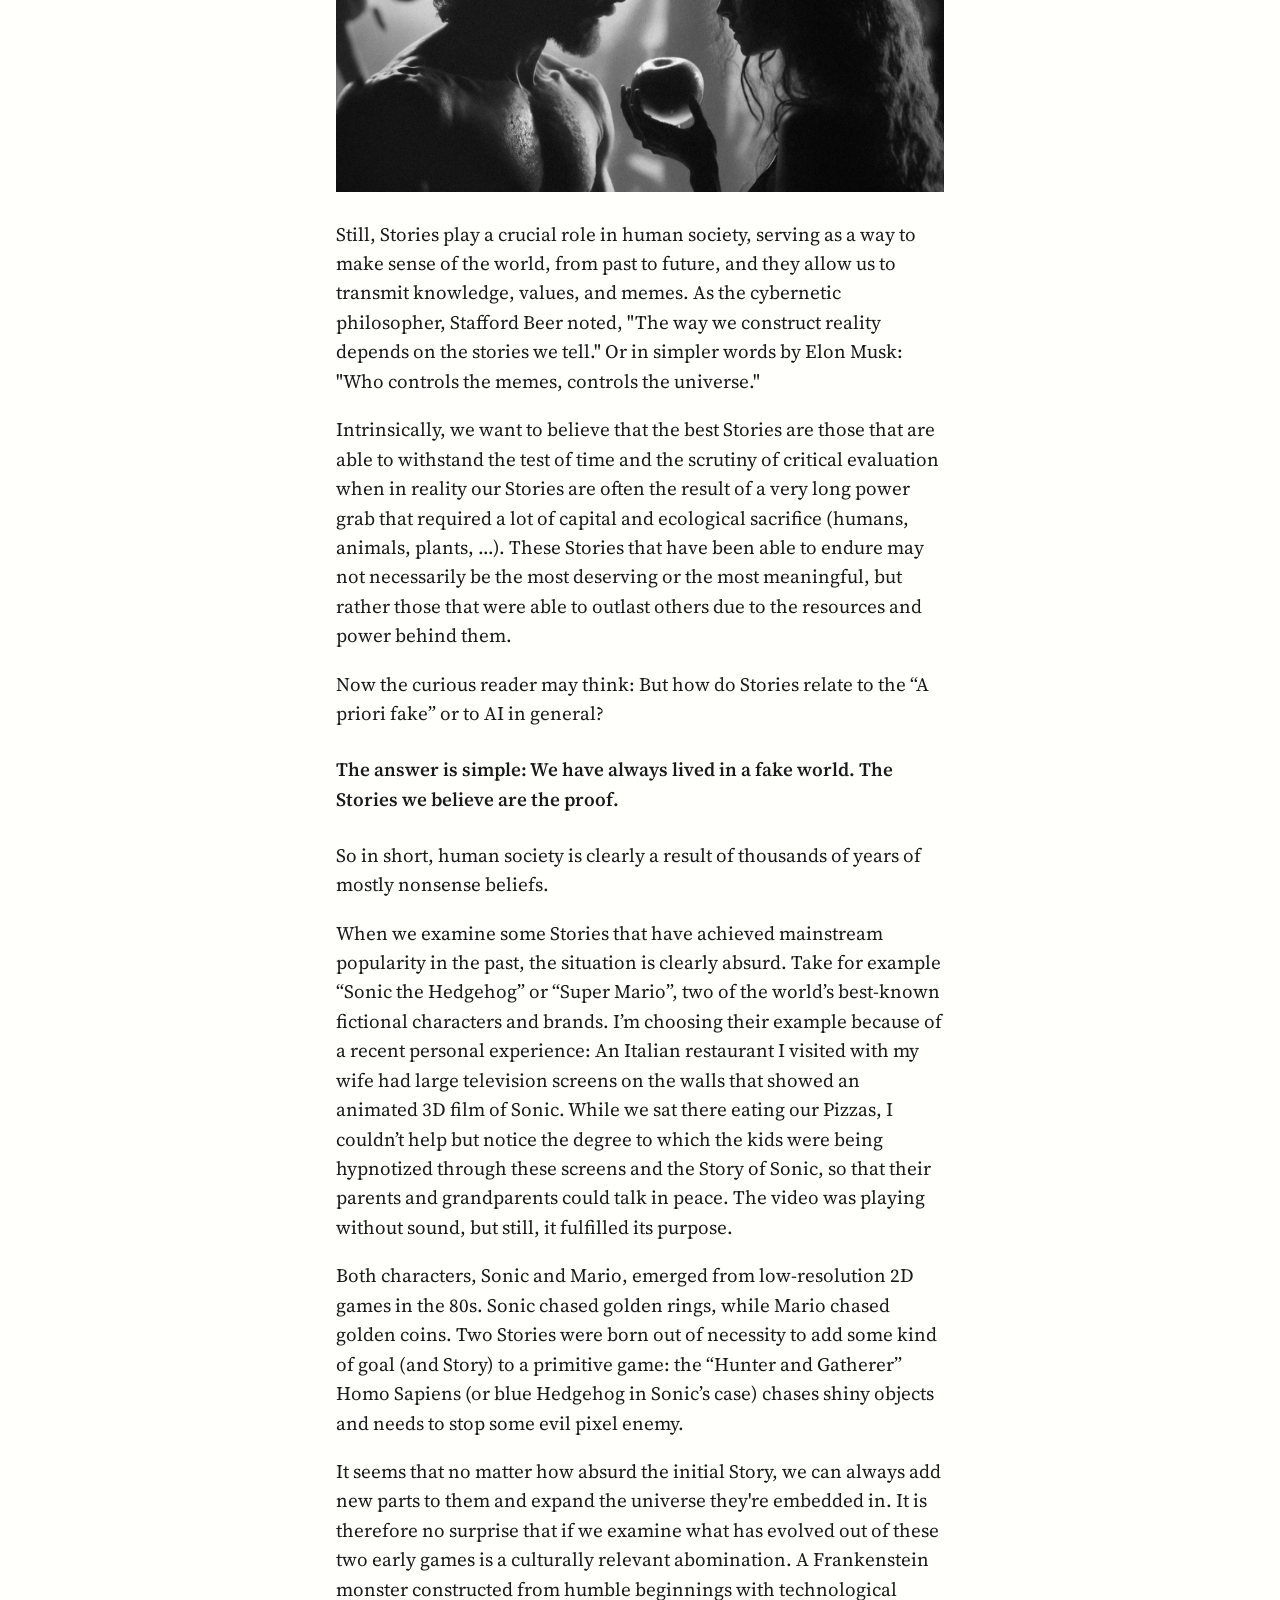
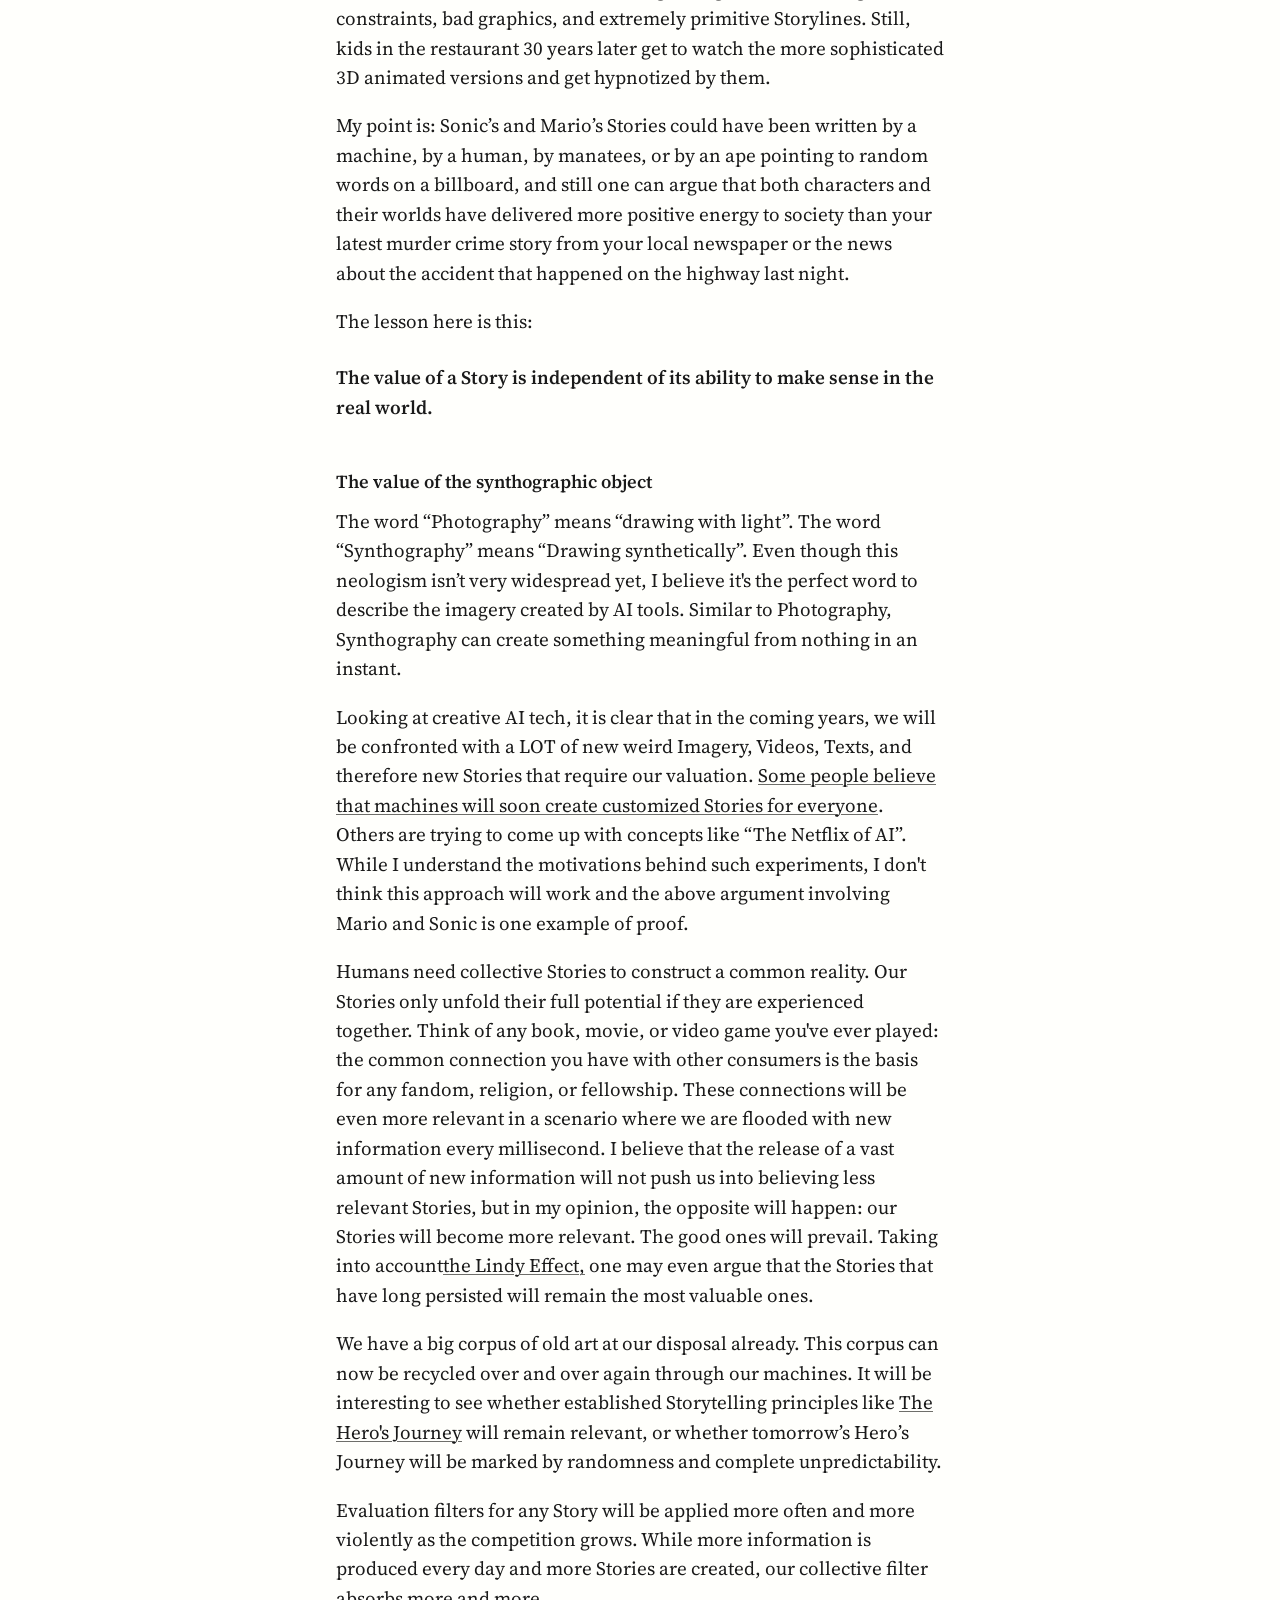
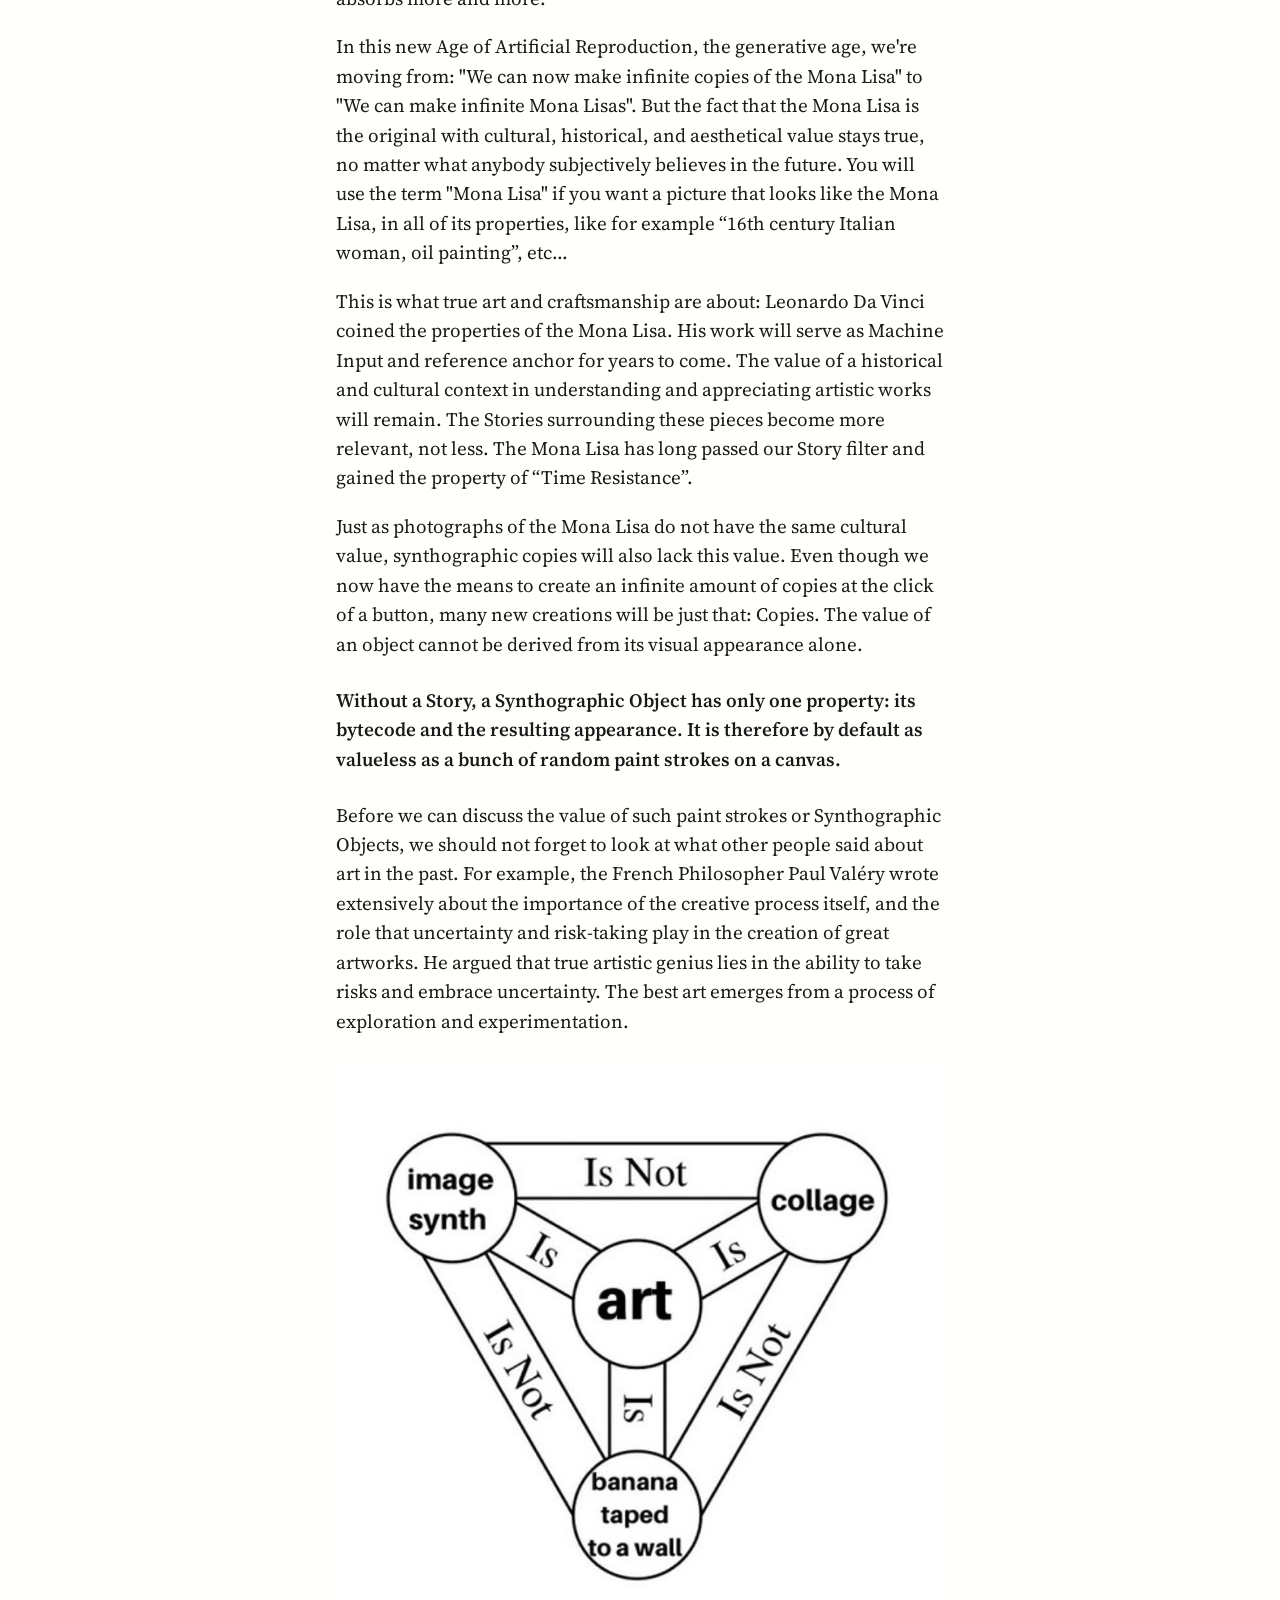
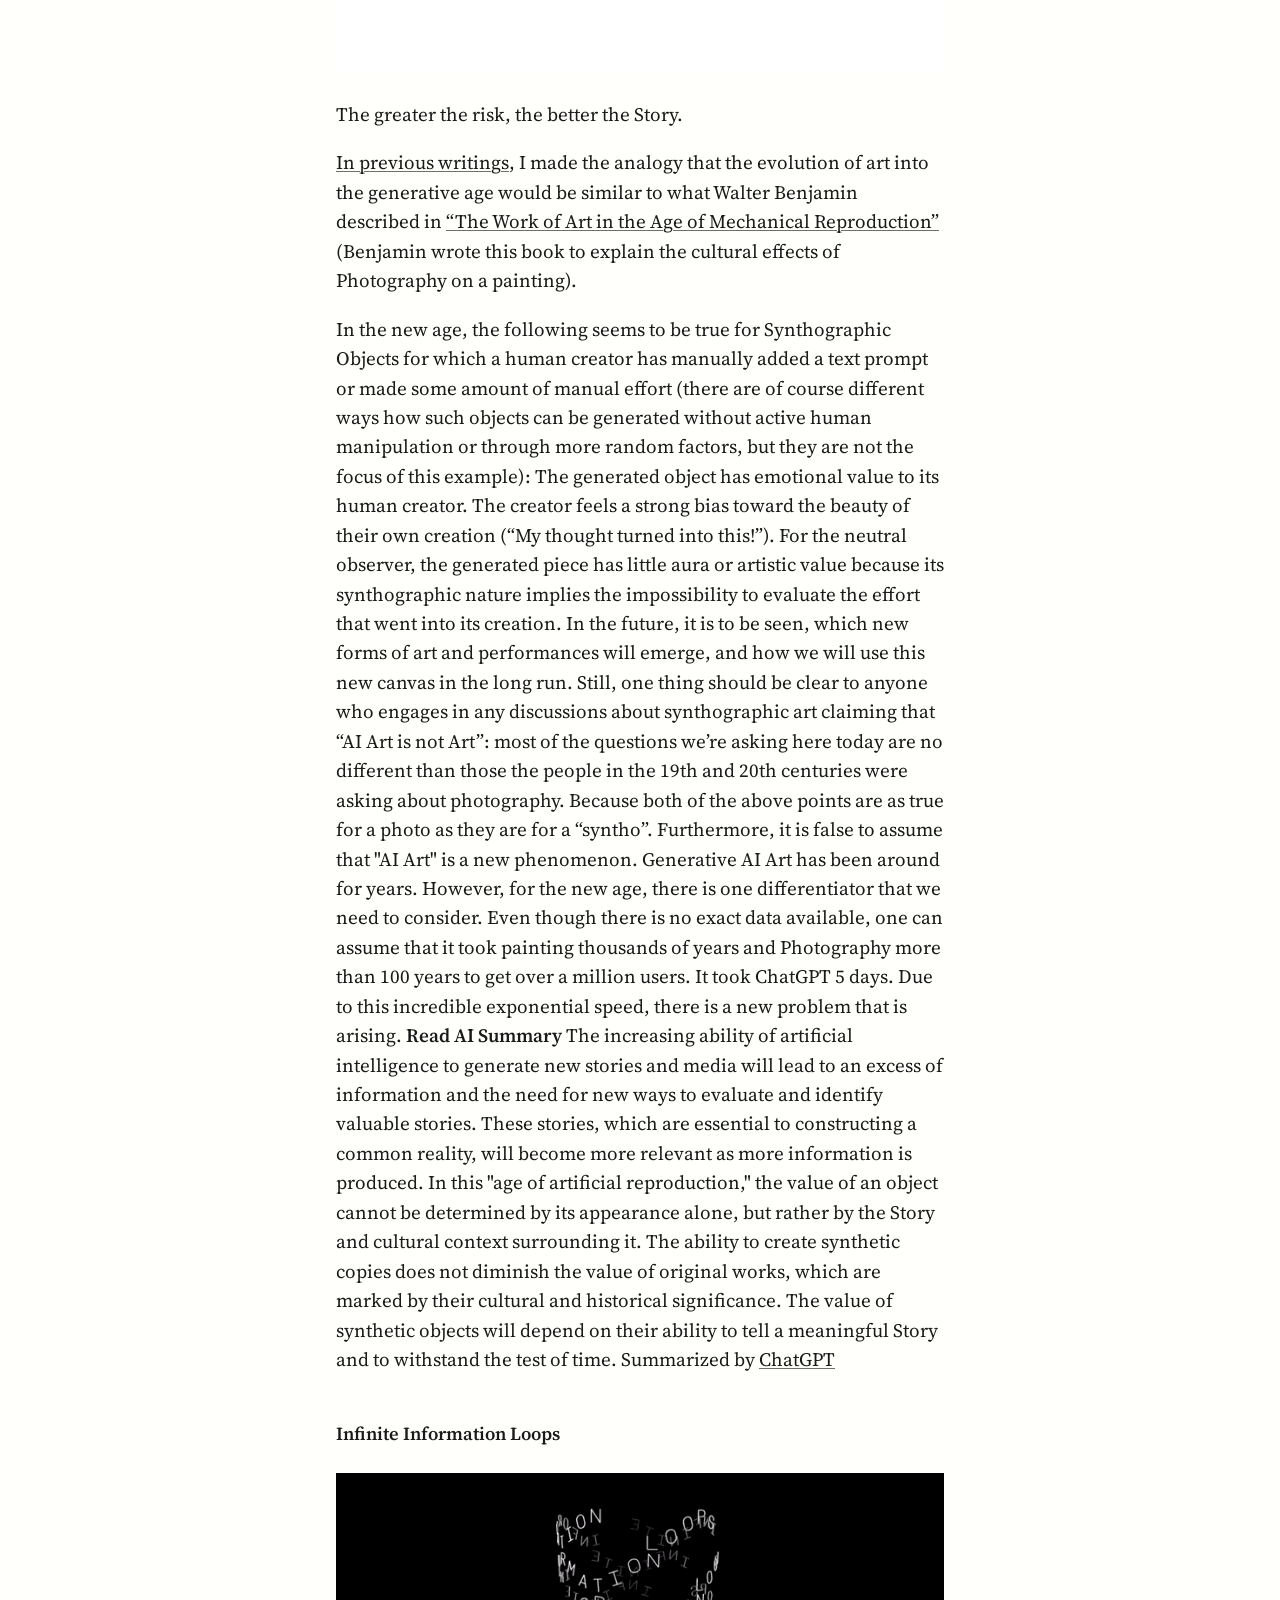
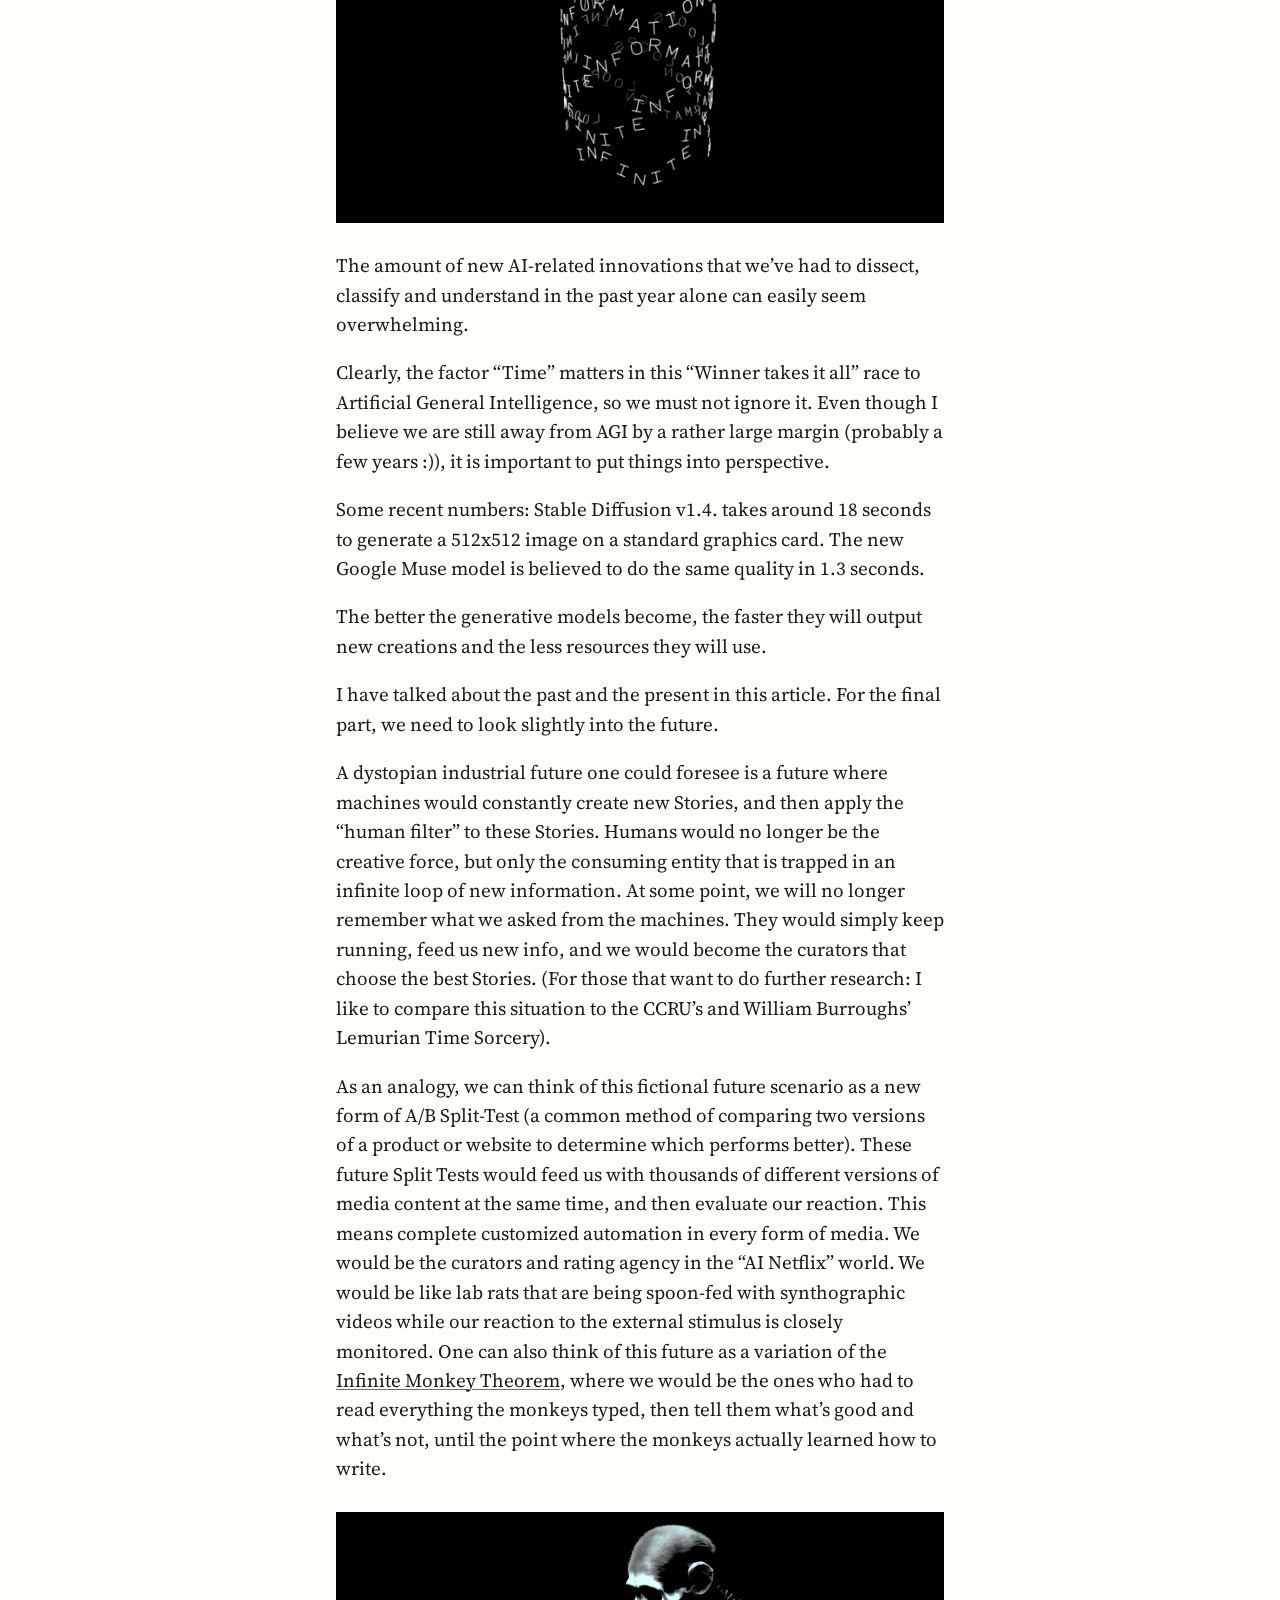
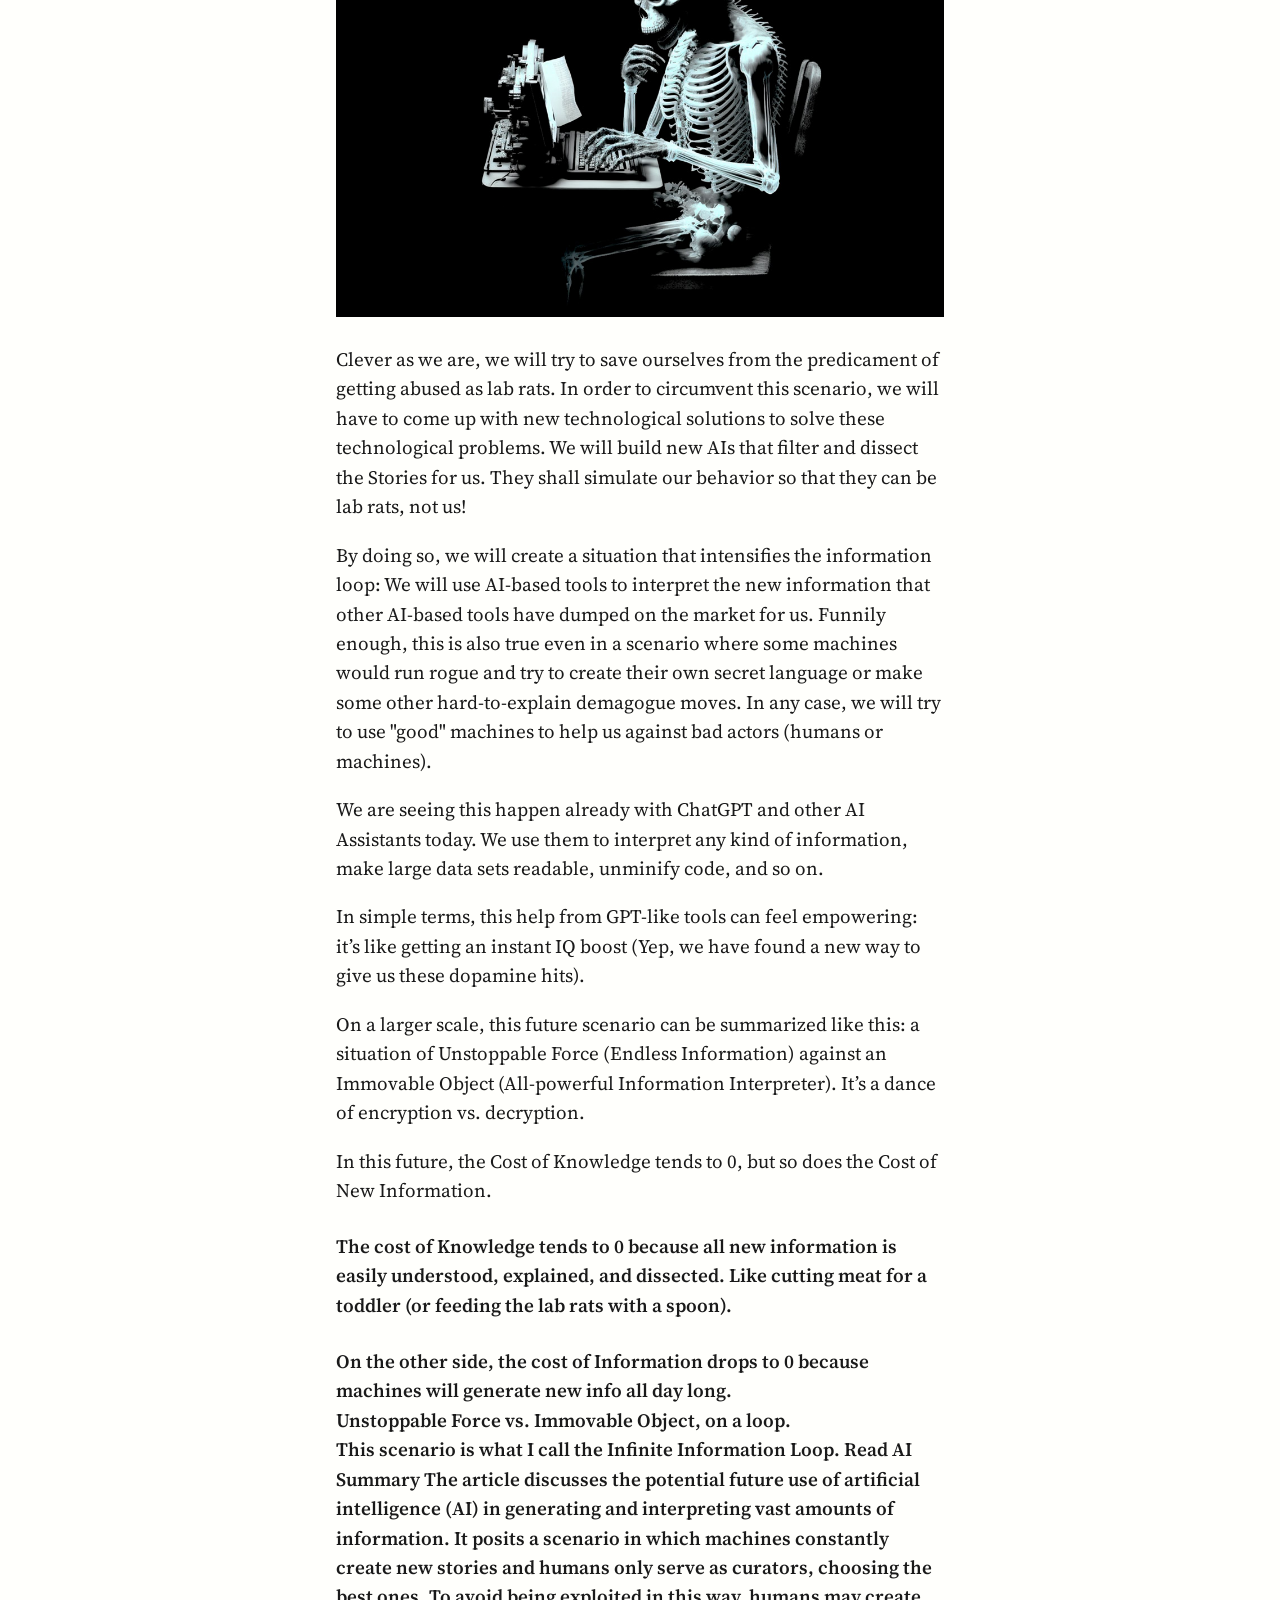
==== commit 05baf4ff: "Restore Infinite Information Loops intro; add Komorebi to Lore Co-authored-by: Cursor <cursoragent@c" ====
--- a/infiniteinformationloops/index.html
+++ b/infiniteinformationloops/index.html
@@ -54,6 +54,12 @@
     </header>
     <figure class="cover"><img src="../assets/img/textfiles/INFLOOPSCOVER_compr.webp" alt=""></figure>
     <article>
+      <p><em>This article is also available on <a target="_blank" rel="noopener" href="https://medium.com/@mitchoz/infinite-information-loops-d1afe5f5a191"><strong>medium.com</strong></a></em></p>
+      <p>The 5th Industrial revolution has arrived.</p>
+      <p>The AI flywheel is changing the way we work, learn, and interact. In this self-fulfilling prophecy, we seem to start losing control: The more we continue to use AI software, the better it becomes. The better it becomes, the more we'll use it.</p>
+      <p>This Technology is here to stay and requires us to rethink creativity, knowledge, and other human attributes.</p>
+      <p>In this article, I want to explore the current AI Zeitgeist questions. How is the creative world of tomorrow different from today's? Is there value to AI-generated objects? What can we learn from the past so that we can make better sense of the future? And what does our industrial future look like?</p>
+      <p>From the "A priori fake" internet and its consequences to "Infinite Information Loops": the following is an examination of why the questions we're asking about creative machines today aren't new, but the answers have changed.</p>
       <h2 id="the-a-priori-fake">The “A priori fake”</h2>
       <p>The World Wide Web brought us a knowledge explosion, but with it came extreme responsibility. And so we had to learn and understand new threats and dangers.</p>
       <figure><img src="../assets/img/textfiles/APRIORI.gif" alt="A PRIORI FAKE!" loading="lazy"></figure>
--- a/styles.css
+++ b/styles.css
@@ -47,7 +47,10 @@
 * { box-sizing: border-box; }
 /* Until app.js has scrambled the text (see the snippet in each page's head) */
 .scramble-wait main { visibility: hidden; }
-html { -webkit-text-size-adjust: 100%; }
+/* Nothing may make the page wider than the screen: a phone that sees wider content at load opens zoomed out. */
+html { -webkit-text-size-adjust: 100%; text-size-adjust: 100%; overflow-x: clip; }
+/* Long links and words (e.g. a bare URL in a post) wrap instead of pushing the page wider. */
+main { overflow-wrap: anywhere; }
 body {
   margin: 0;
   background: var(--bg);
@@ -80,7 +83,7 @@
 
 /* Lists of dated entries */
 .entries { list-style: none; margin: 0; padding: 0; }
-.entries li { display: grid; grid-template-columns: 6.5rem 1fr; gap: 0 16px; padding: 7px 0; }
+.entries li { display: grid; grid-template-columns: 6.5rem minmax(0, 1fr); gap: 0 16px; padding: 7px 0; }
 .entries time, .meta {
   color: var(--muted); font-size: .8rem; font-variant-numeric: tabular-nums; padding-top: .3em;
 }
@@ -152,12 +155,12 @@
 .essay article p:target { background: var(--mark); box-shadow: 0 0 0 8px var(--mark); }
 
 /* Press kit teaser at the end of the homepage: photo in the date column */
-.press-kit { display: grid; grid-template-columns: 6.5rem 1fr; gap: 0 16px; align-items: start; }
+.press-kit { display: grid; grid-template-columns: 6.5rem minmax(0, 1fr); gap: 0 16px; align-items: start; }
 .press-kit img { display: block; width: 100%; height: auto; background: var(--rule); }
 .press-kit p { color: var(--muted); font-size: .9rem; line-height: 1.45; margin-top: 2px; }
 .press-kit p a { color: inherit; }
 @media (max-width: 520px) {
-  .press-kit { grid-template-columns: 5rem 1fr; }
+  .press-kit { grid-template-columns: 5rem minmax(0, 1fr); }
 }
 
 /* 404 */
@@ -210,9 +213,19 @@
   .thumb { width: 220px; }
 }
 
+/* Phones: a size up for reading, roomier rows that are easier to tap, smaller gaps between sections. */
 @media (max-width: 520px) {
-  body { font-size: 17px; }
-  main { padding-top: 32px; }
-  .entries li { grid-template-columns: 1fr; }
-  .entries time { padding-top: 0; }
-}
+  body { font-size: 18px; line-height: 1.6; }
+  main { padding: 28px 20px 48px; }
+  h1 { font-size: 1.55rem; }
+  h2 { font-size: 1.2rem; margin: 44px 0 10px; }
+  .entries li { grid-template-columns: minmax(0, 1fr); padding: 10px 0; }
+  .entries time, .meta { font-size: .85rem; padding-top: 0; }
+  .entries p, .press-kit p { font-size: .95rem; line-height: 1.5; }
+  .story-posts a { font-size: 1rem; }
+  .support { margin-top: 44px; font-size: .95rem; }
+  footer { font-size: .85rem; }
+  .essay header h1 { font-size: 1.75rem; margin-top: 24px; }
+  .essay .dek { font-size: 1.1rem; }
+  .essay figcaption { font-size: .85rem; }
+}
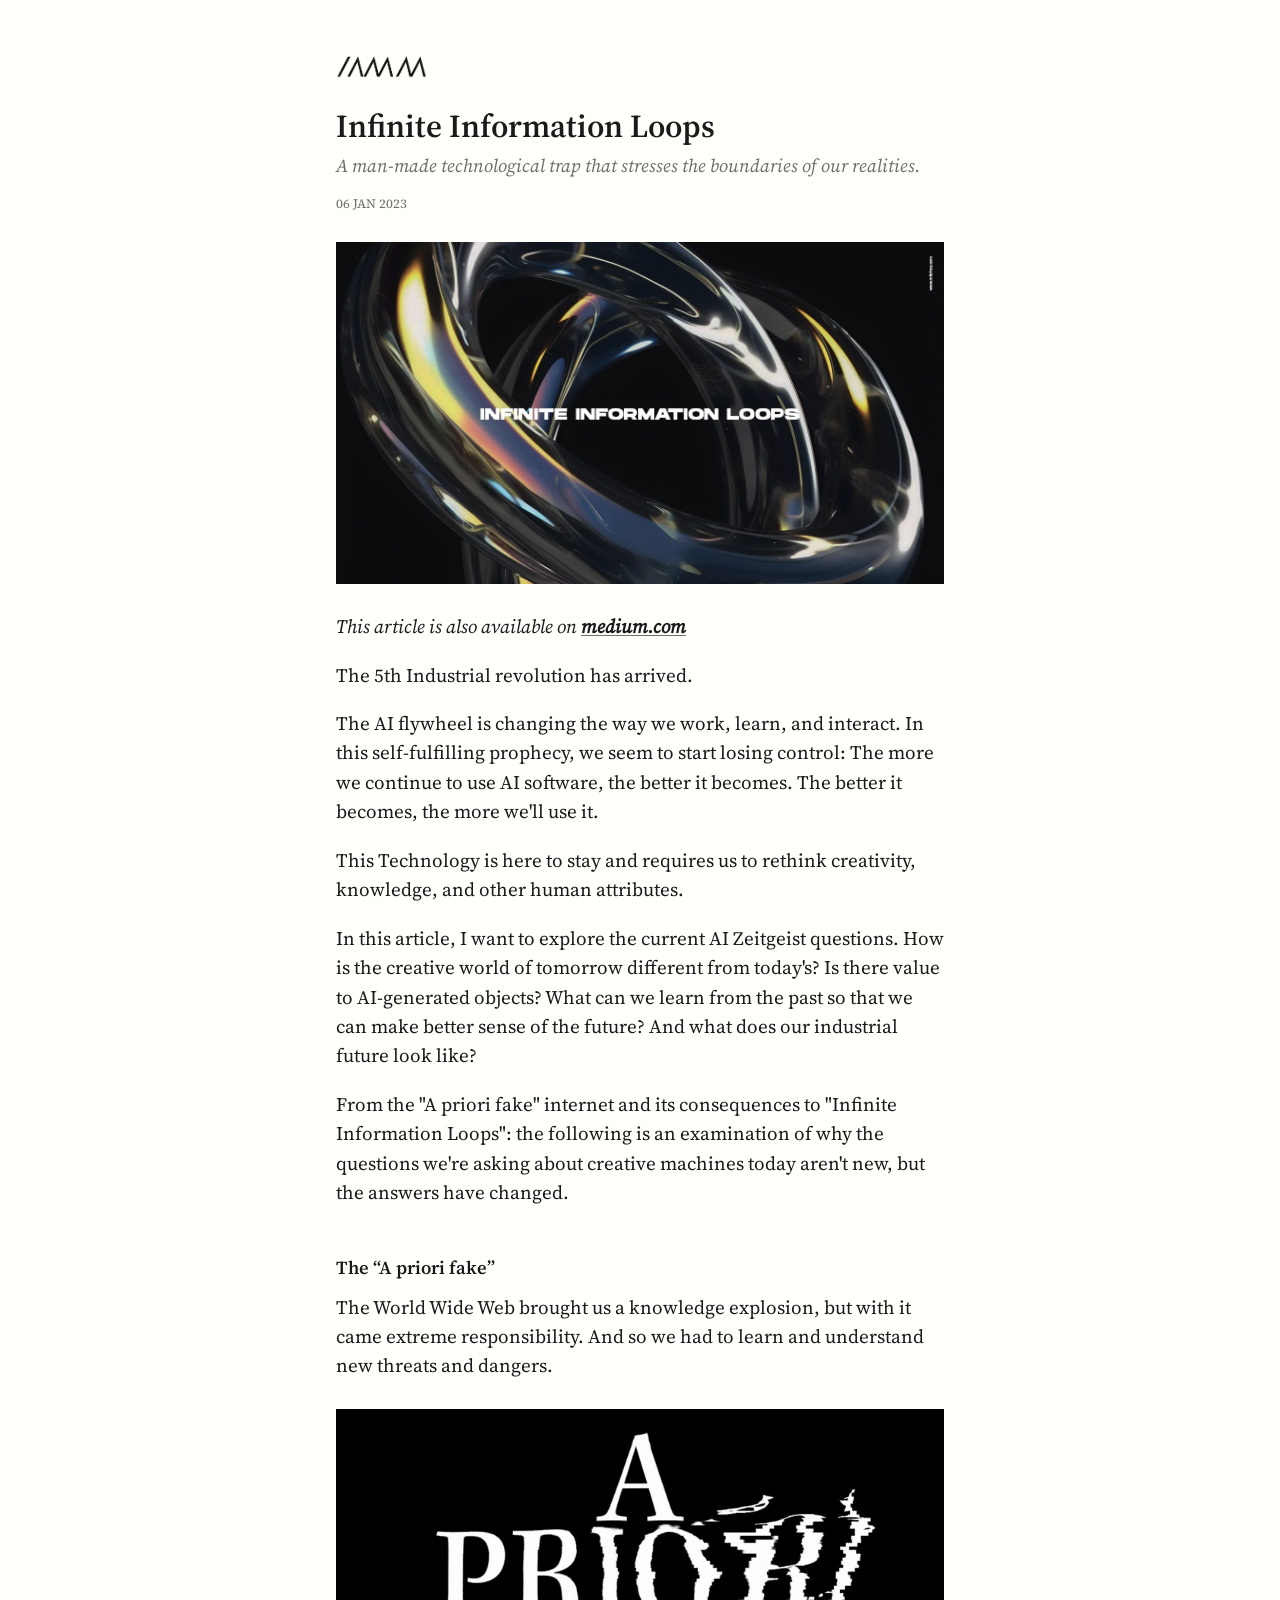
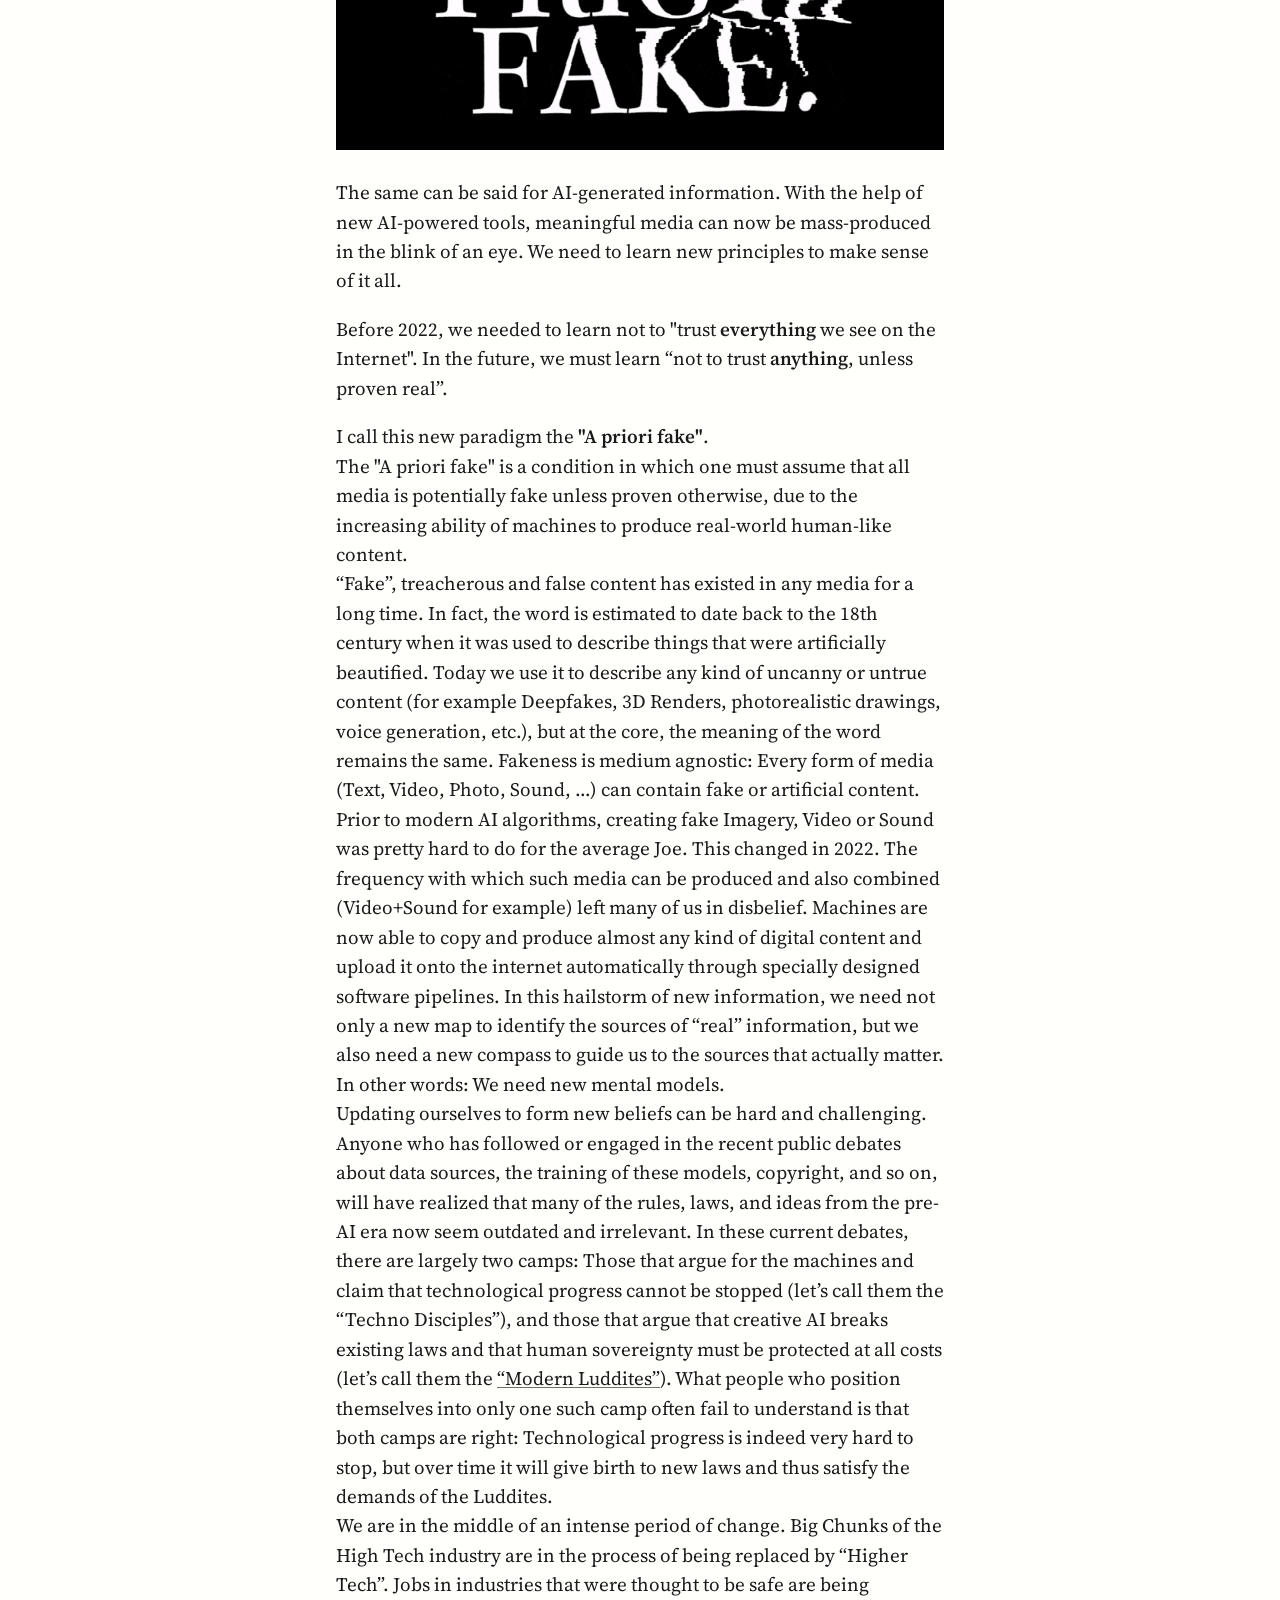
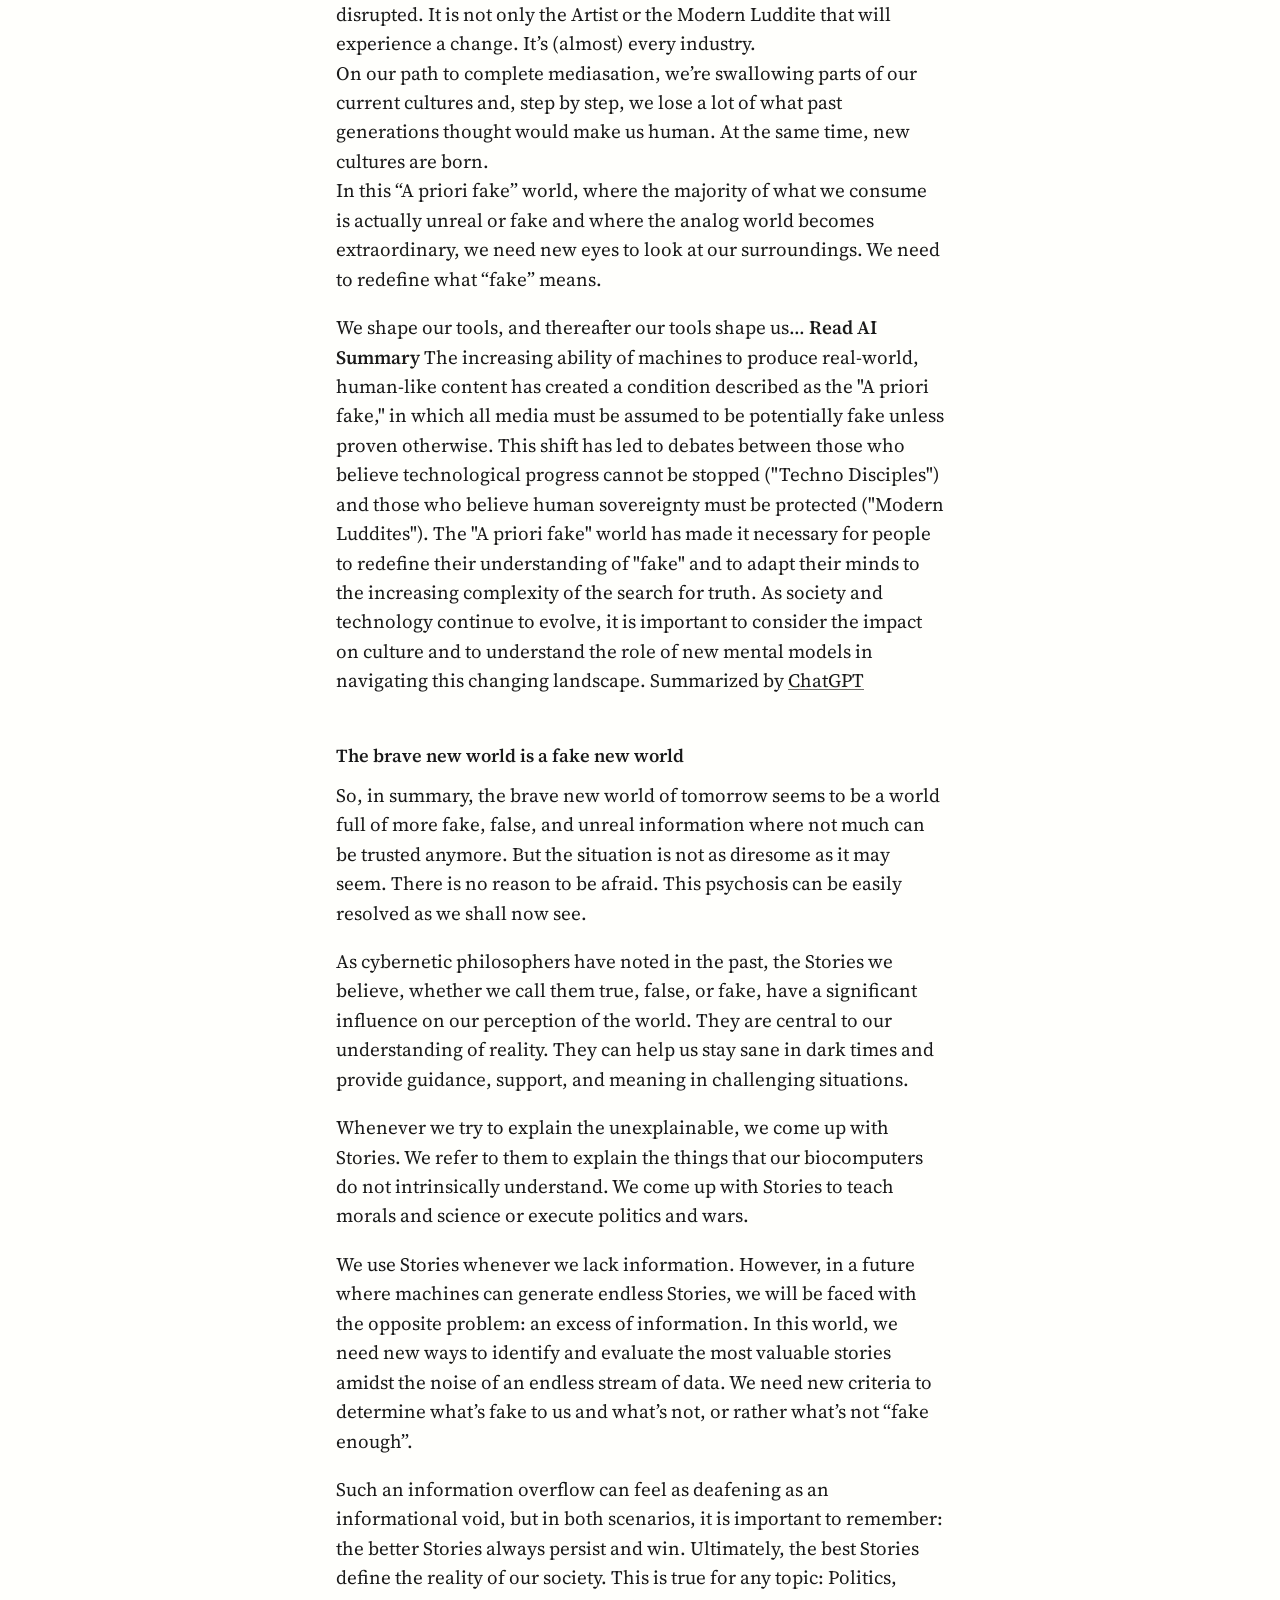
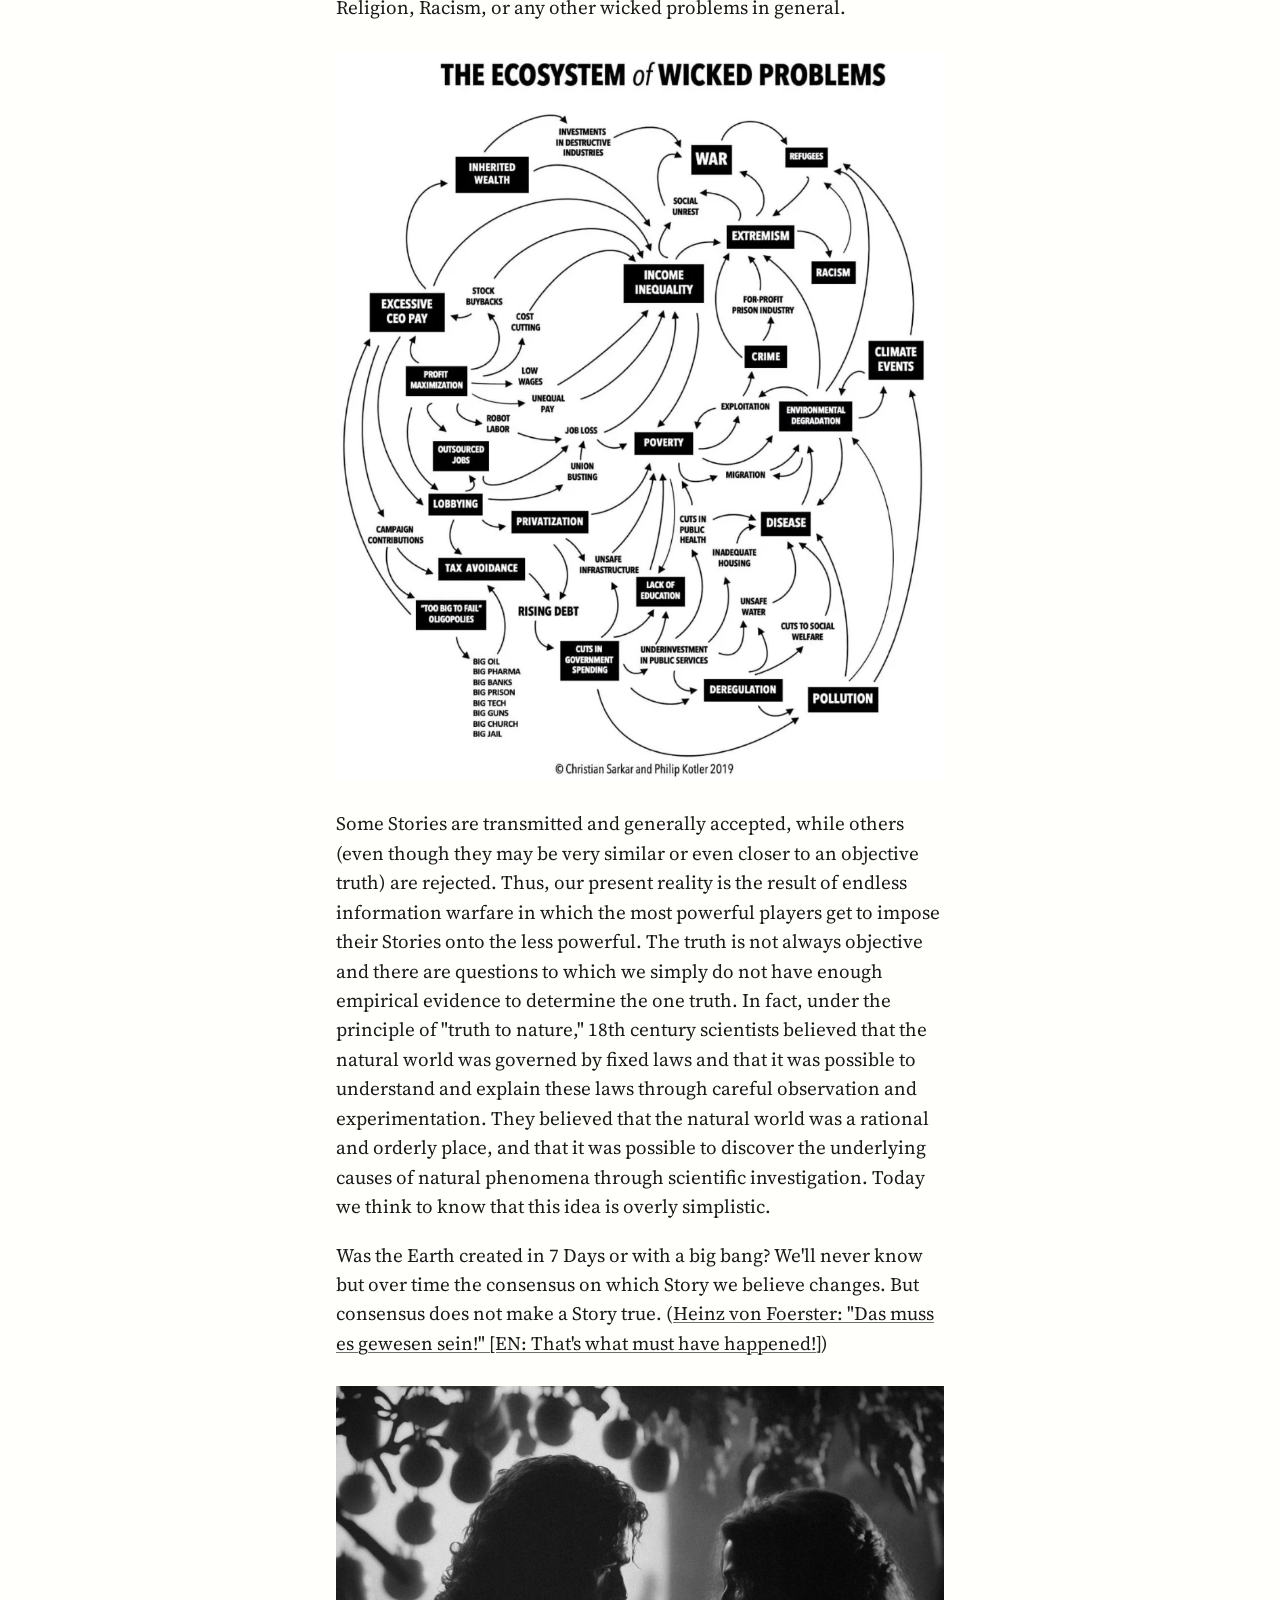
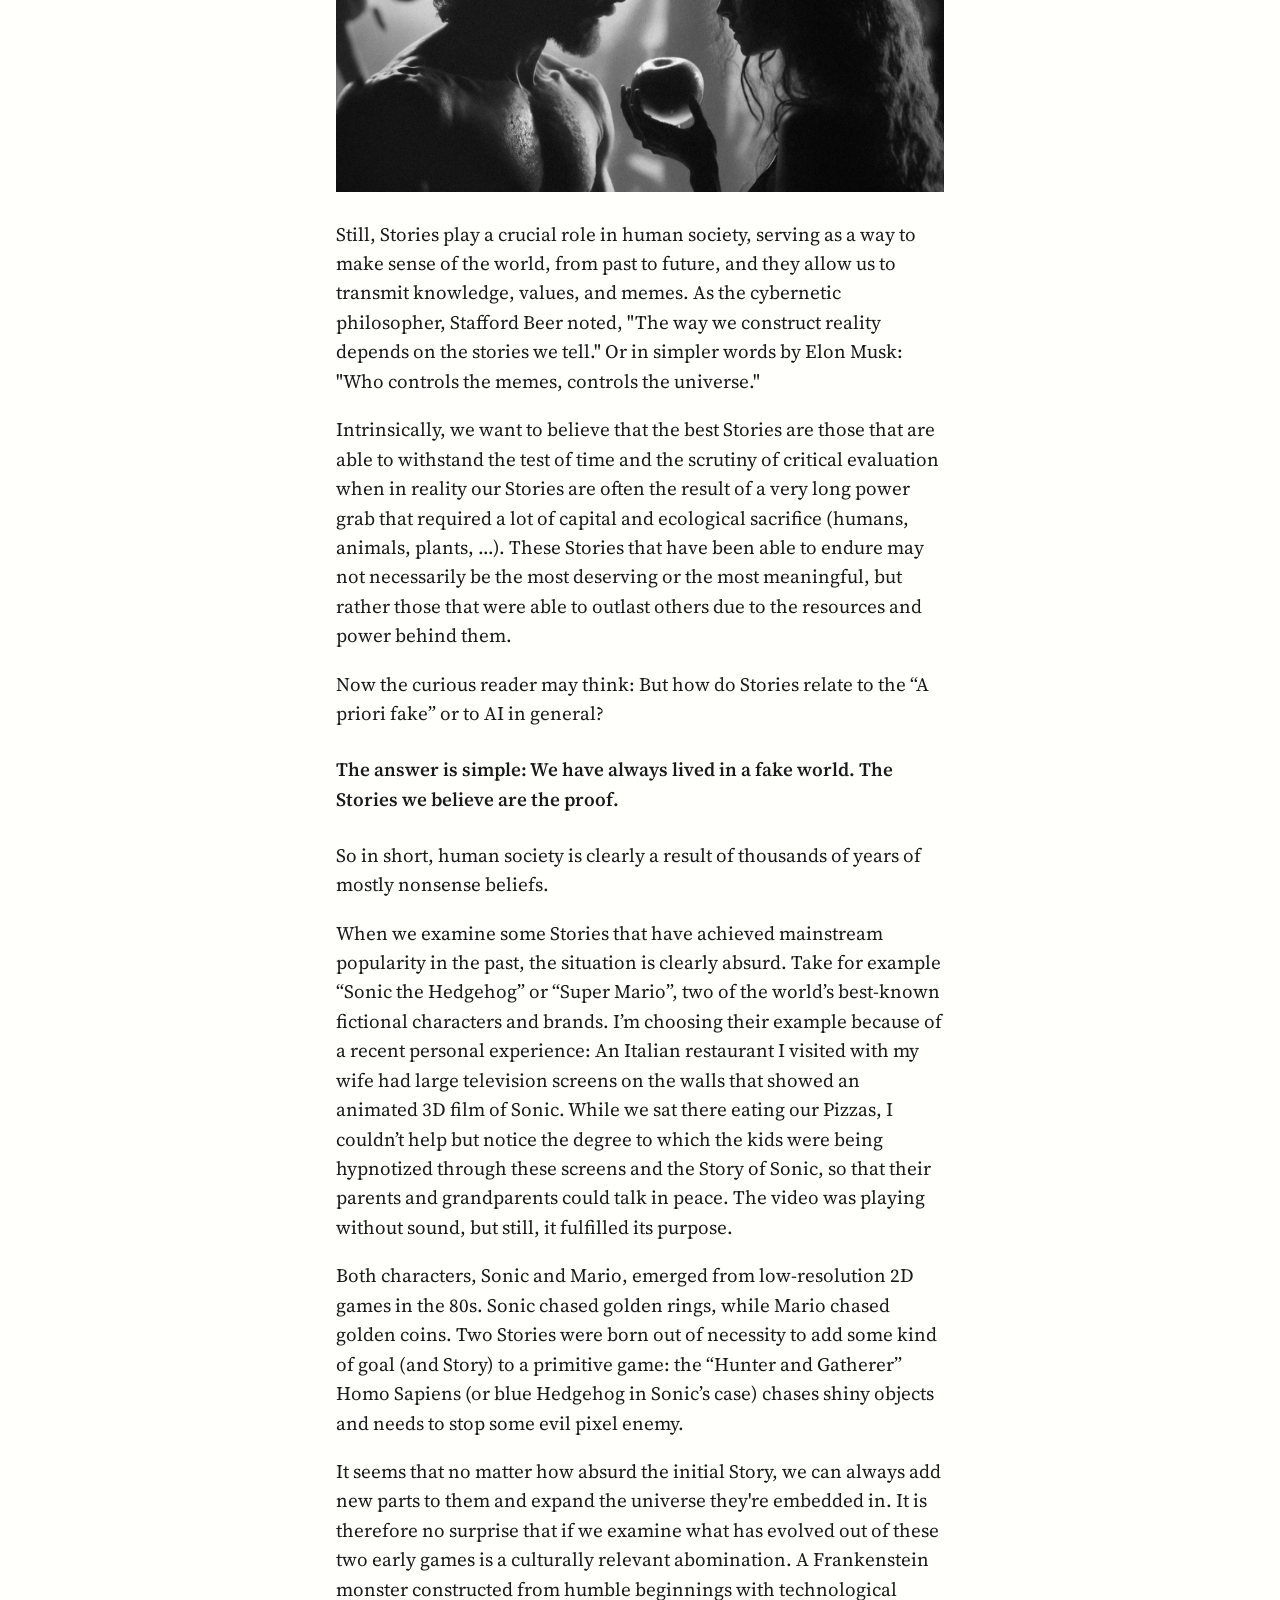
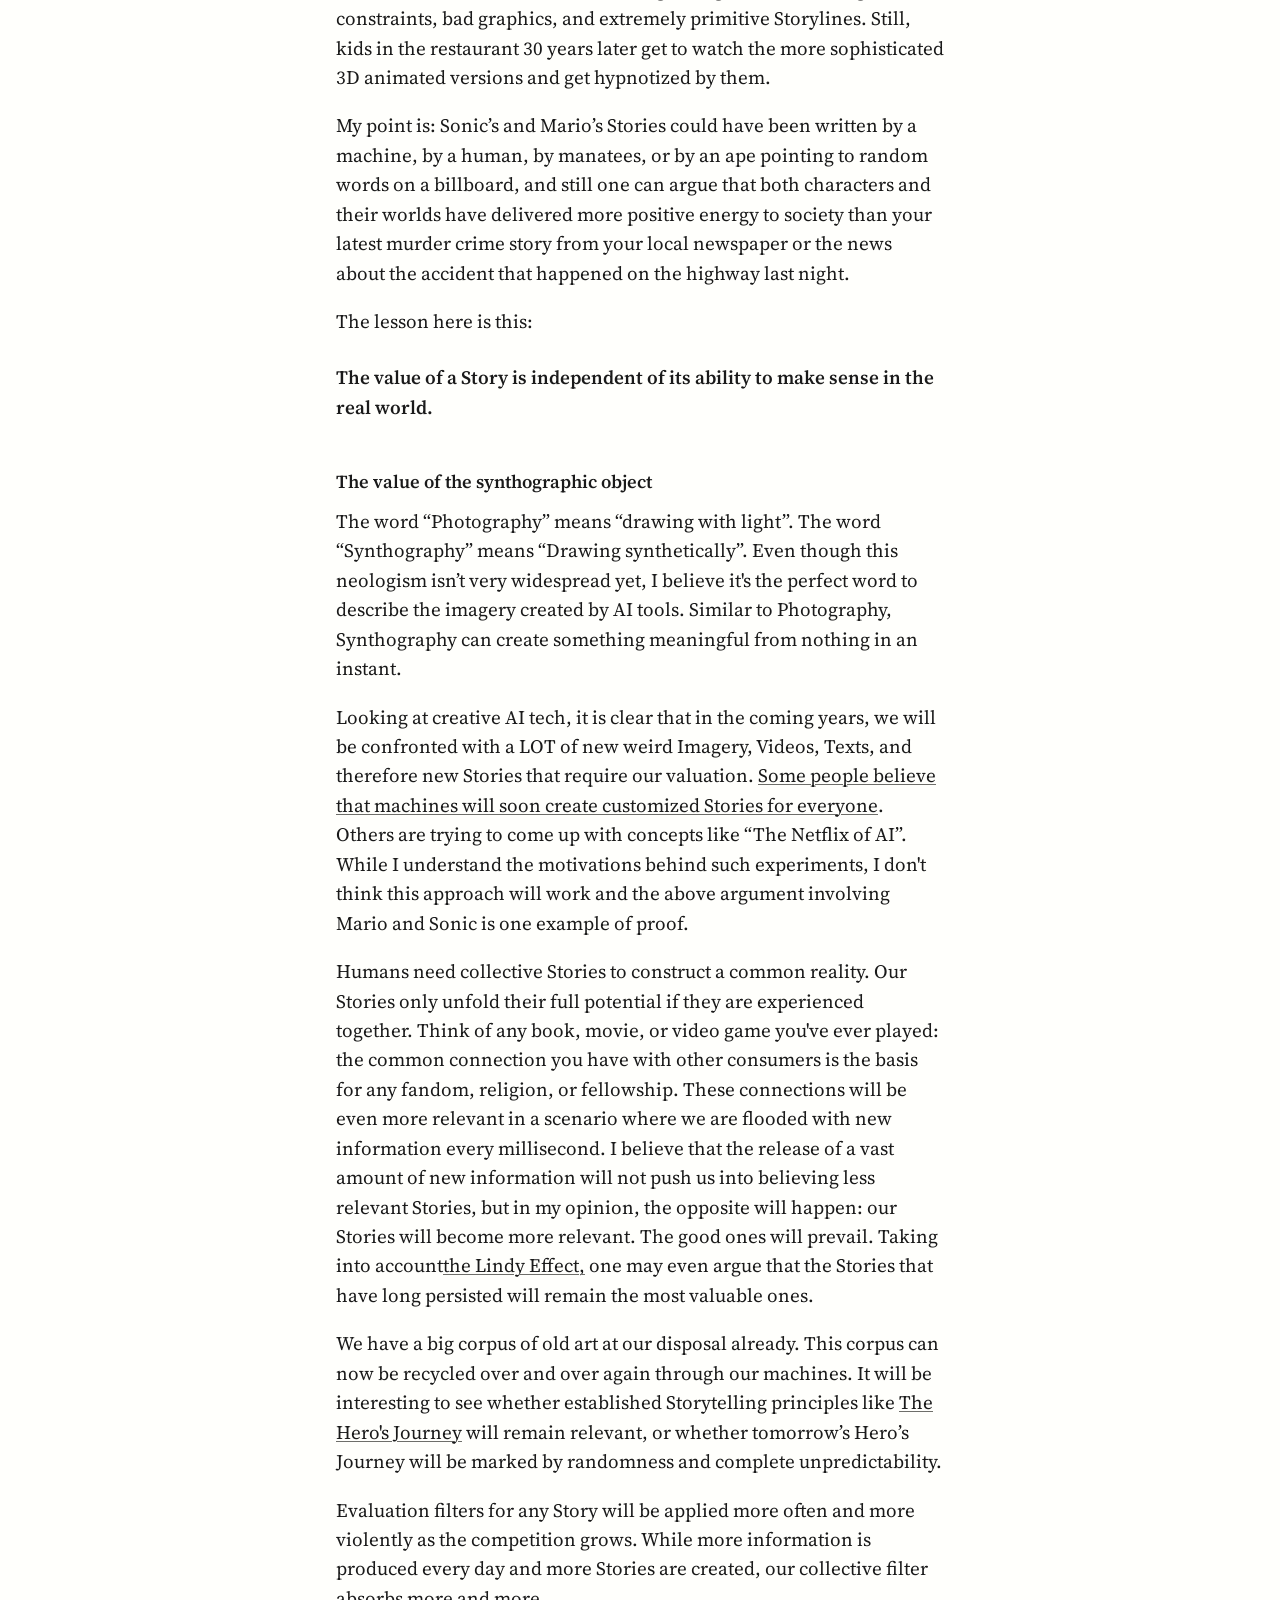
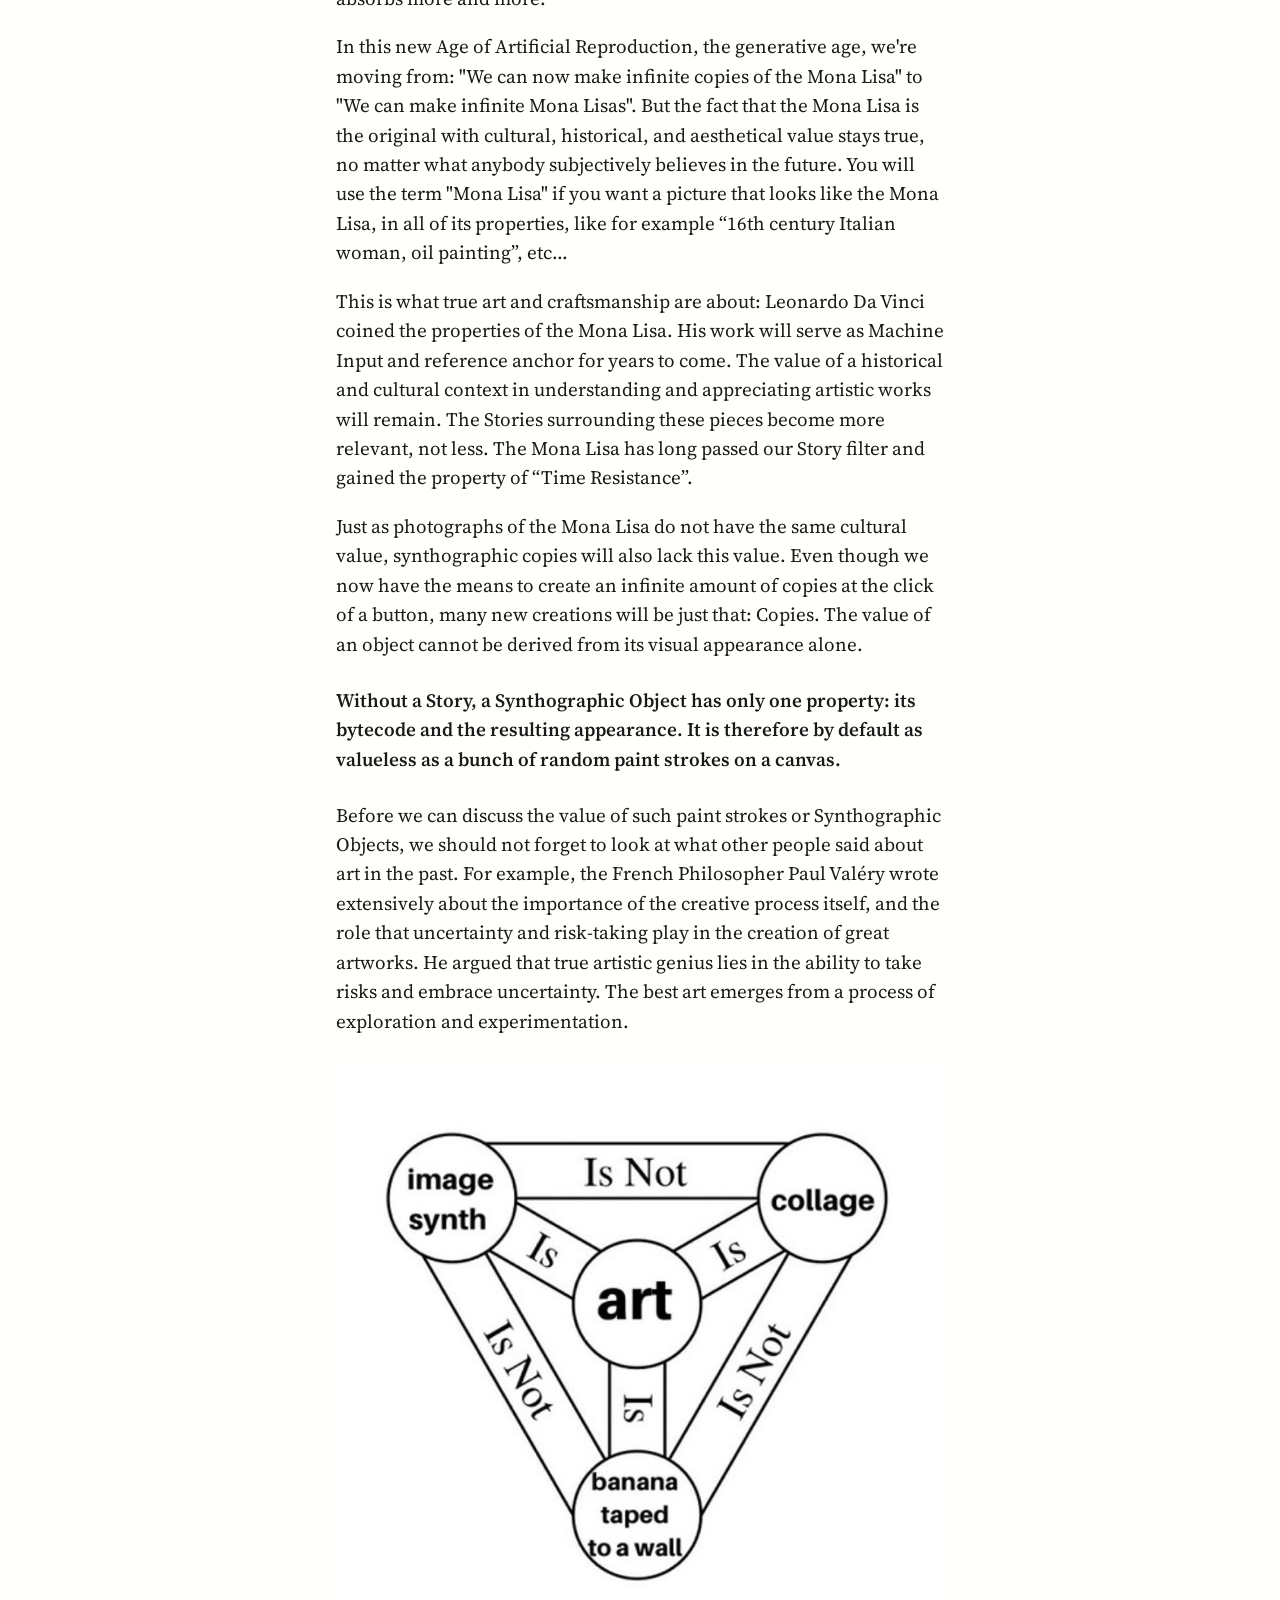
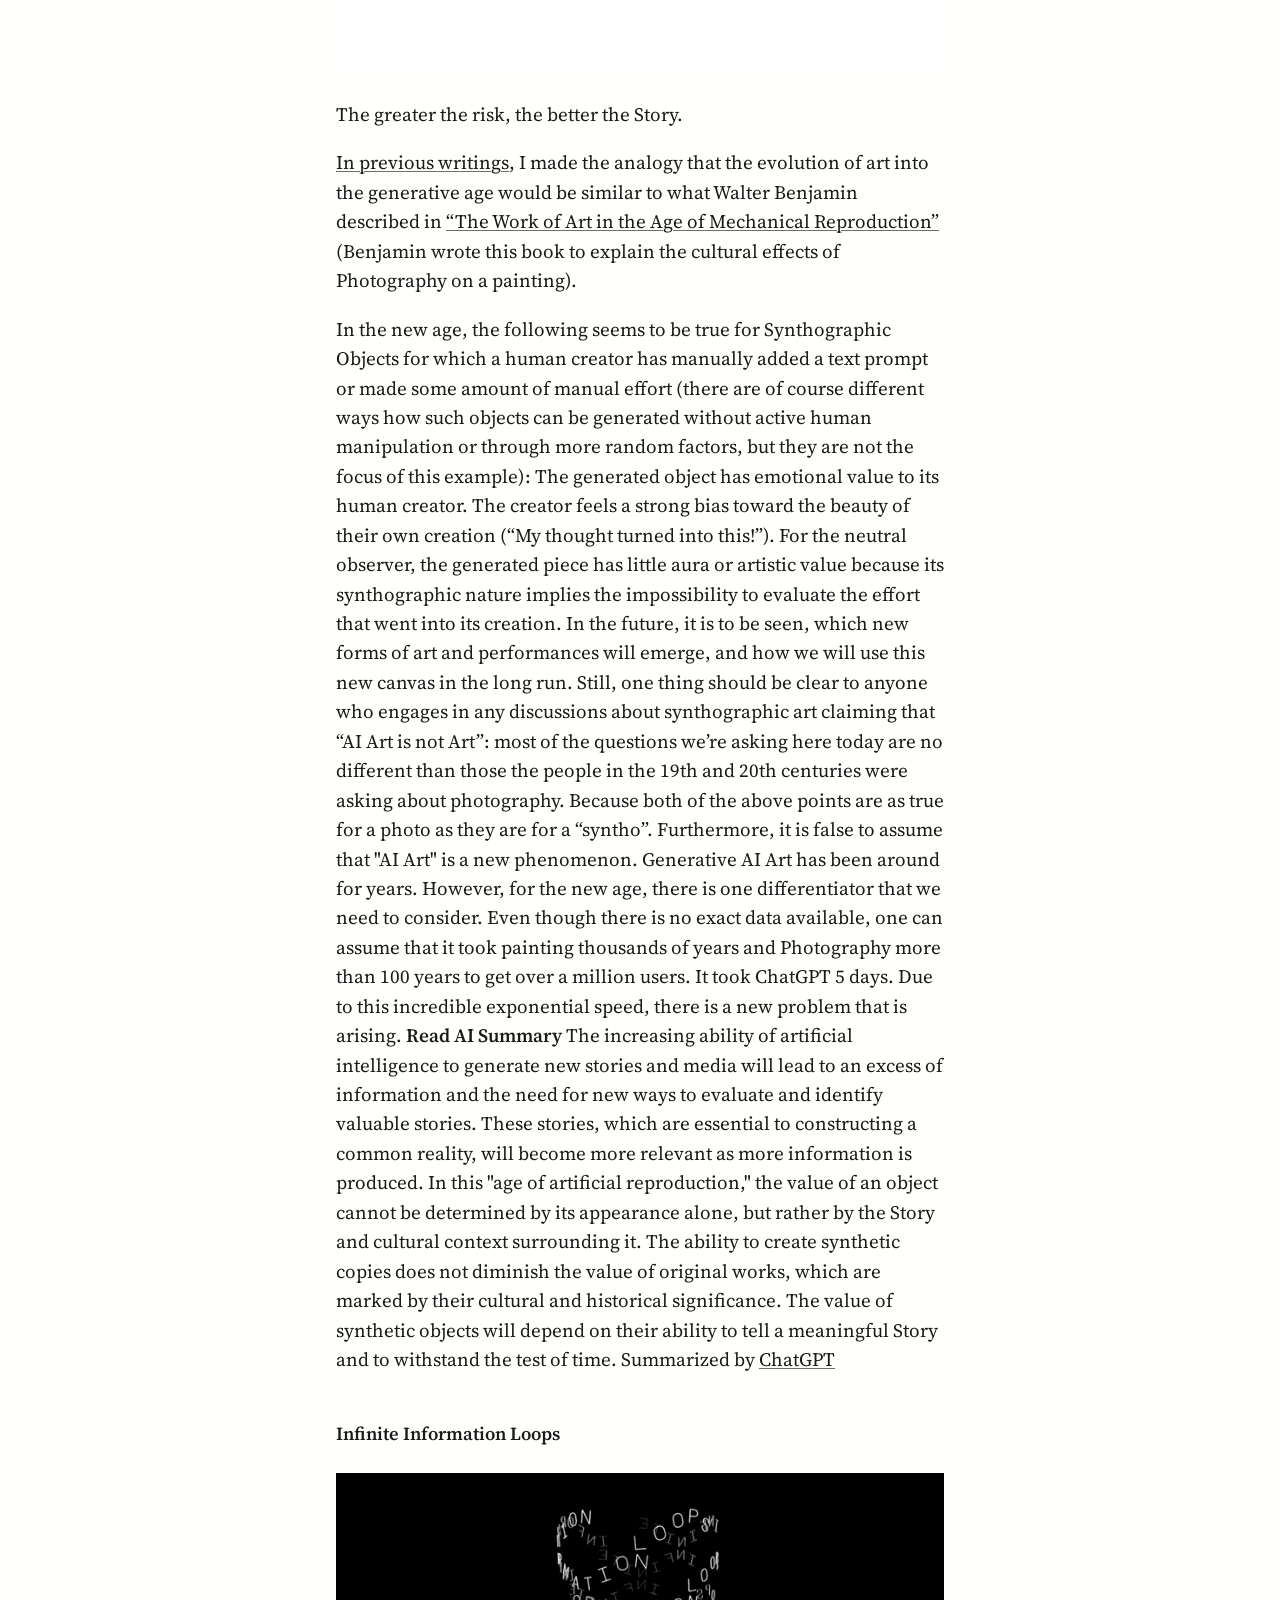
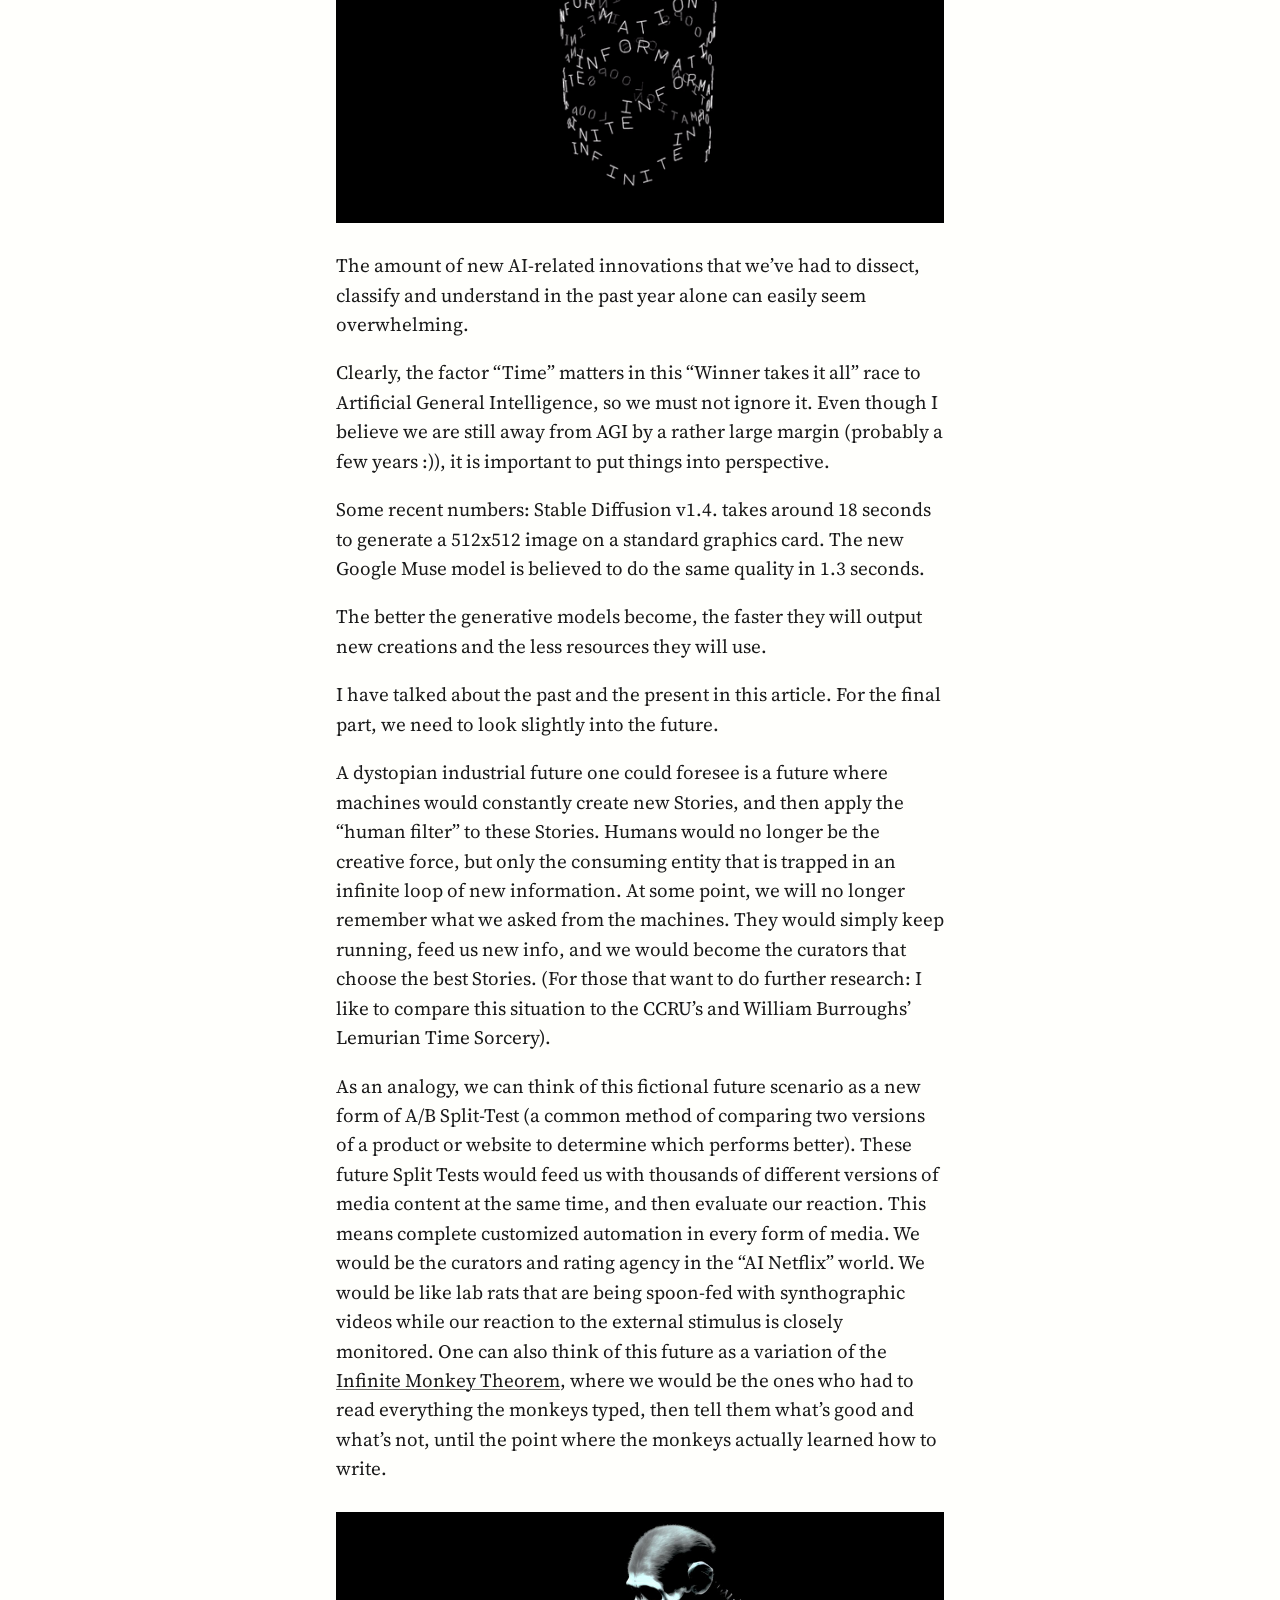
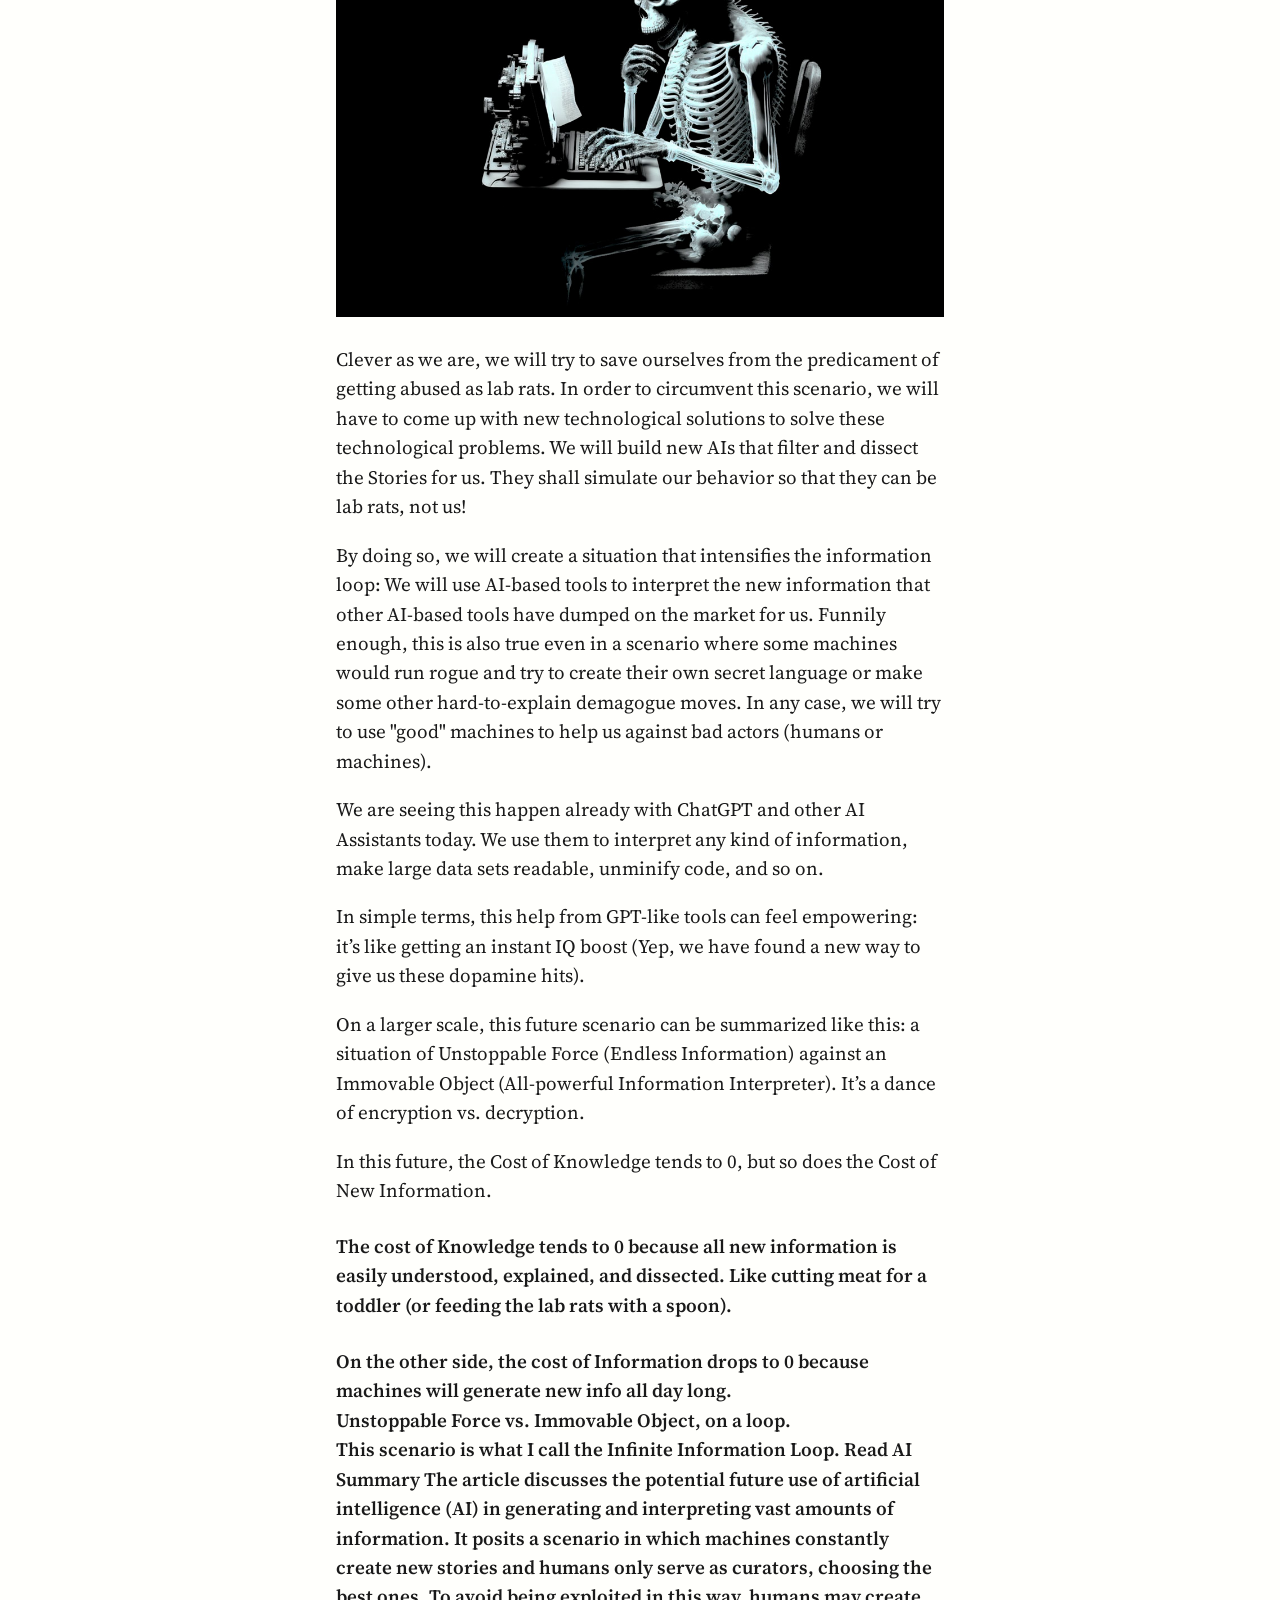
==== commit a81a653f: "Add 'On solving the Riemann hypothesis.' essay; open top logo in same tab Co-authored-by: Cursor <cu" ====
--- a/infiniteinformationloops/index.html
+++ b/infiniteinformationloops/index.html
@@ -46,7 +46,7 @@
 </head>
 <body>
   <main class="essay">
-    <nav class="crumb"><a target="_blank" rel="noopener" href="../"><img class="logo logo--ink" src="../assets/img/logo.png" alt="Misch Strotz" width="207" height="50"><img class="logo logo--paper" src="../assets/img/logo-white.png" alt="Misch Strotz" width="207" height="50"></a></nav>
+    <nav class="crumb"><a target="_self" href="../"><img class="logo logo--ink" src="../assets/img/logo.png" alt="Misch Strotz" width="207" height="50"><img class="logo logo--paper" src="../assets/img/logo-white.png" alt="Misch Strotz" width="207" height="50"></a></nav>
     <header>
       <h1>Infinite Information Loops</h1>
       <p class="dek">A man-made technological trap that stresses the boundaries of our realities.</p>
--- a/styles.css
+++ b/styles.css
@@ -115,6 +115,7 @@
 .essay header h1 { font-size: 2rem; margin-top: 28px; }
 .essay .dek { margin-top: 6px; font-size: 1.15rem; color: var(--muted); font-style: italic; }
 .essay header .meta { display: block; margin-top: 10px; }
+.essay header + article { margin-top: 28px; }
 .essay figure { margin: 28px 0; }
 .essay figure img { display: block; width: 100%; height: auto; }
 .essay figcaption { margin-top: 6px; color: var(--muted); font-size: .8rem; }
